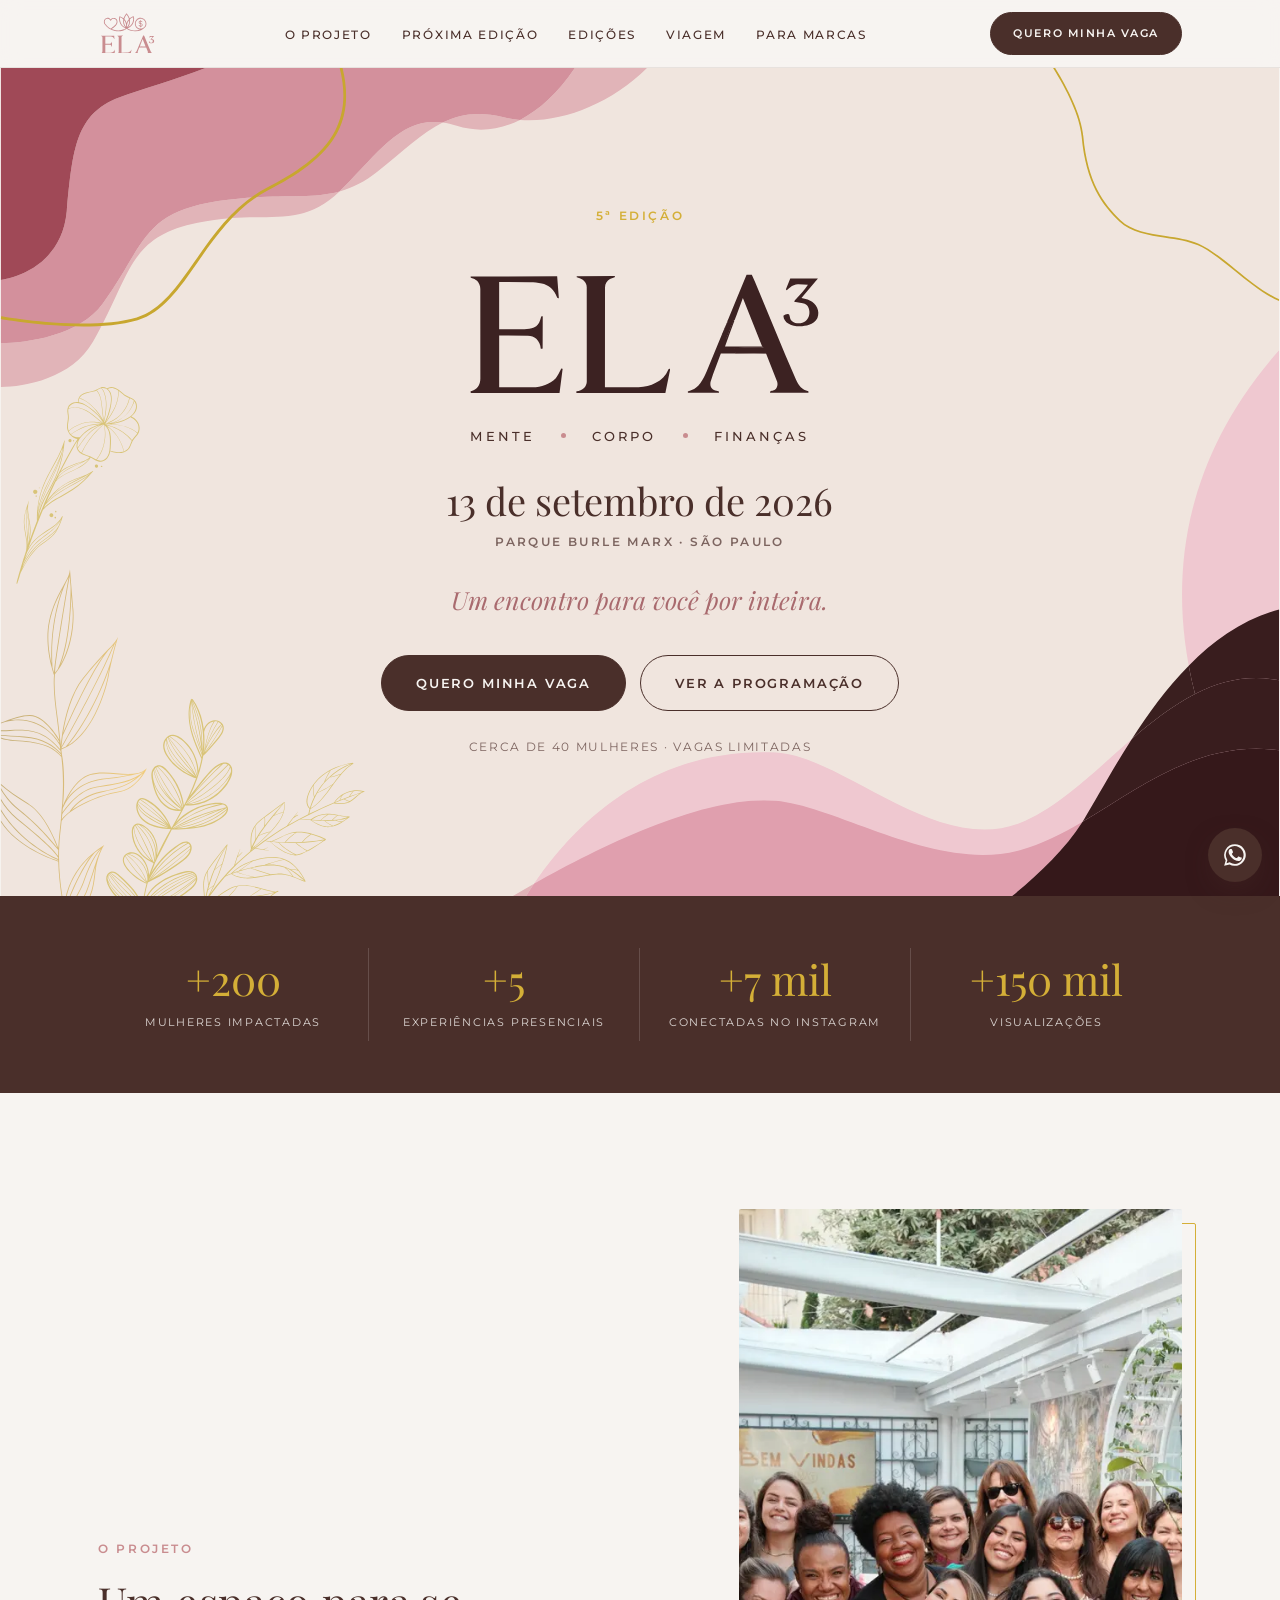
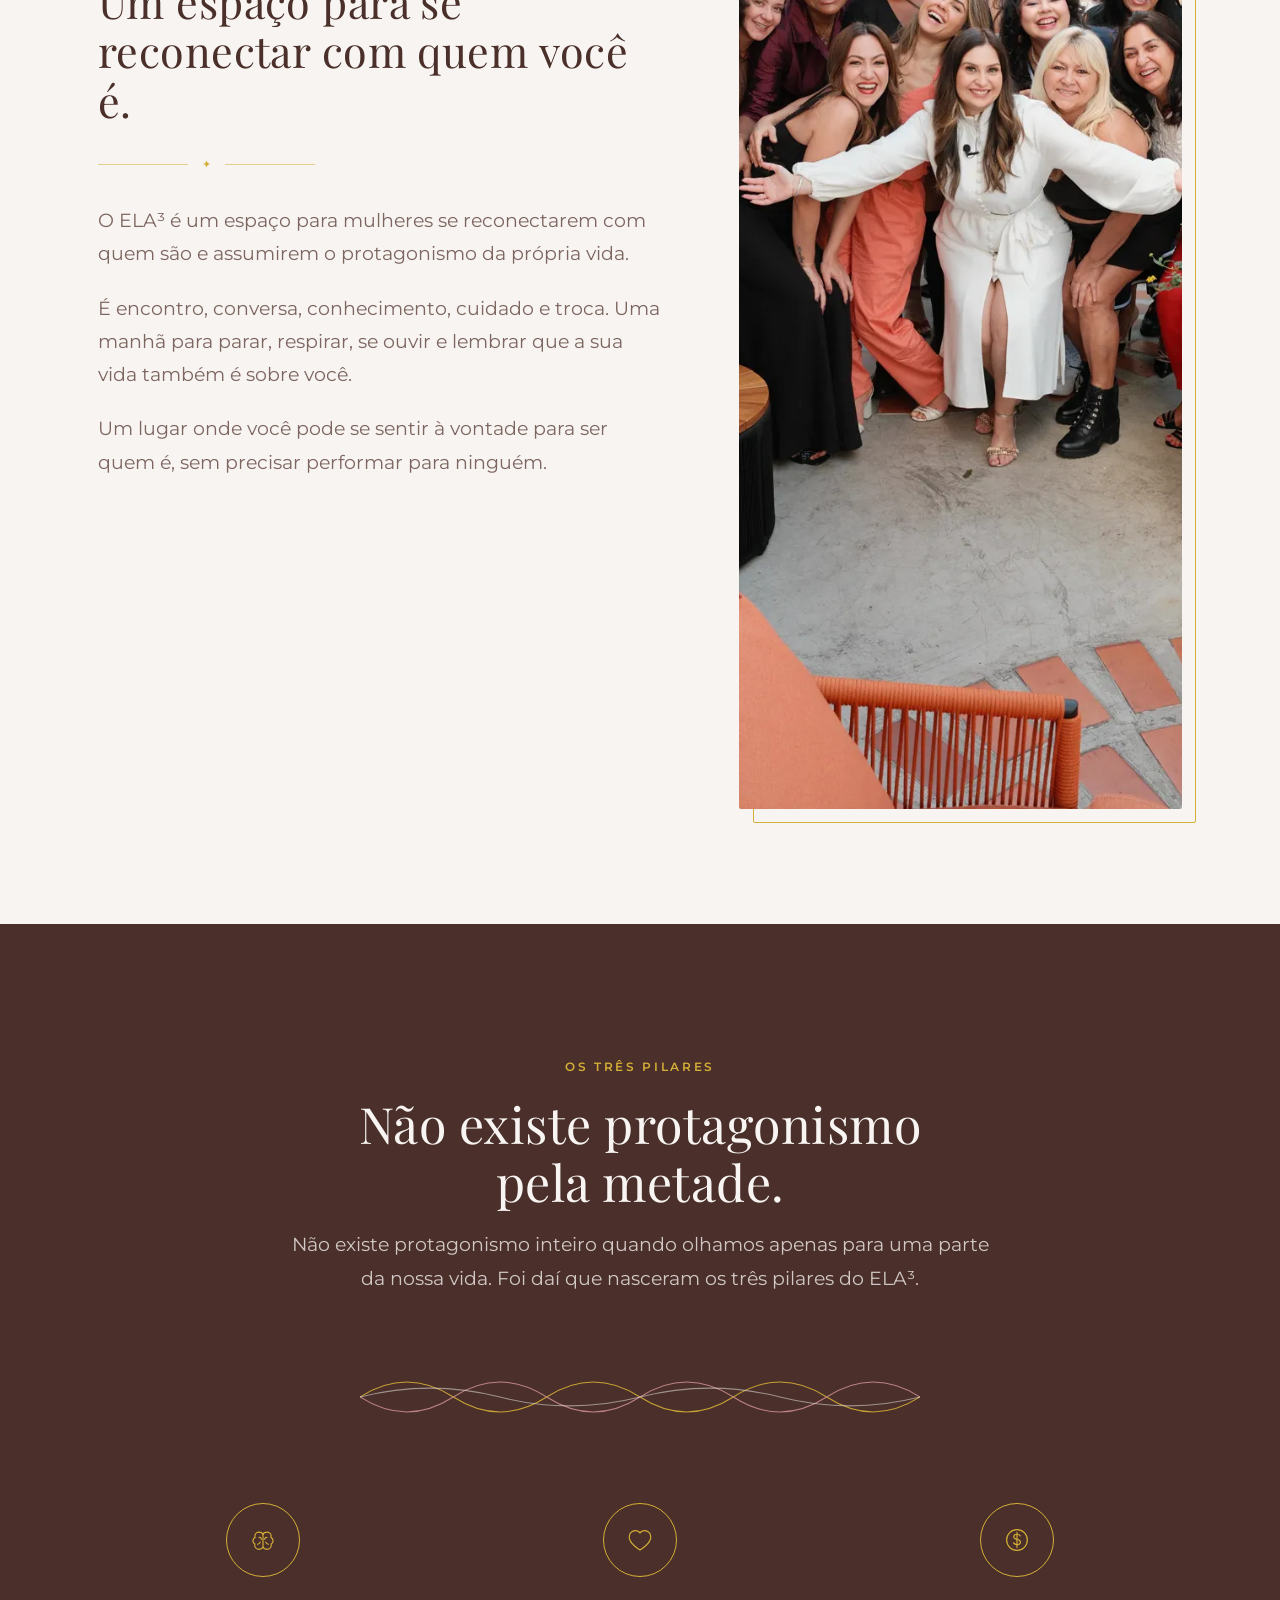
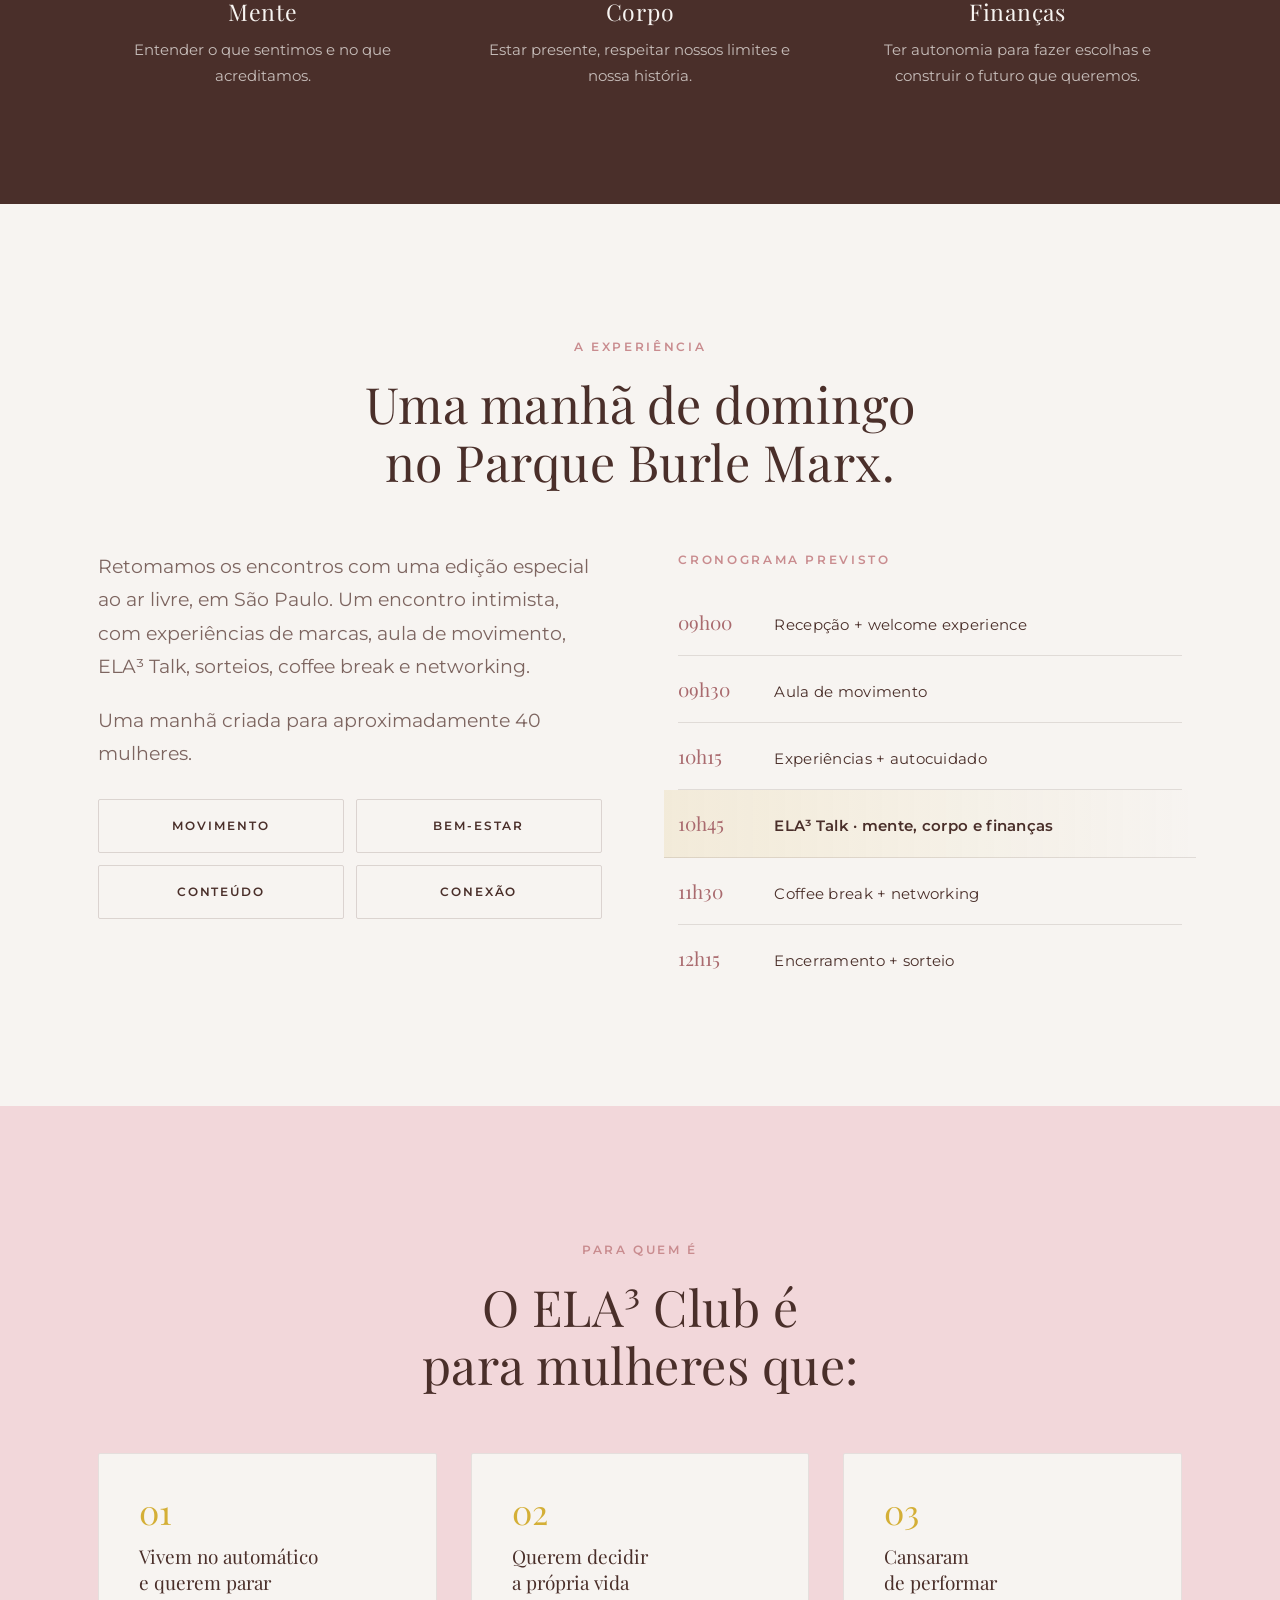
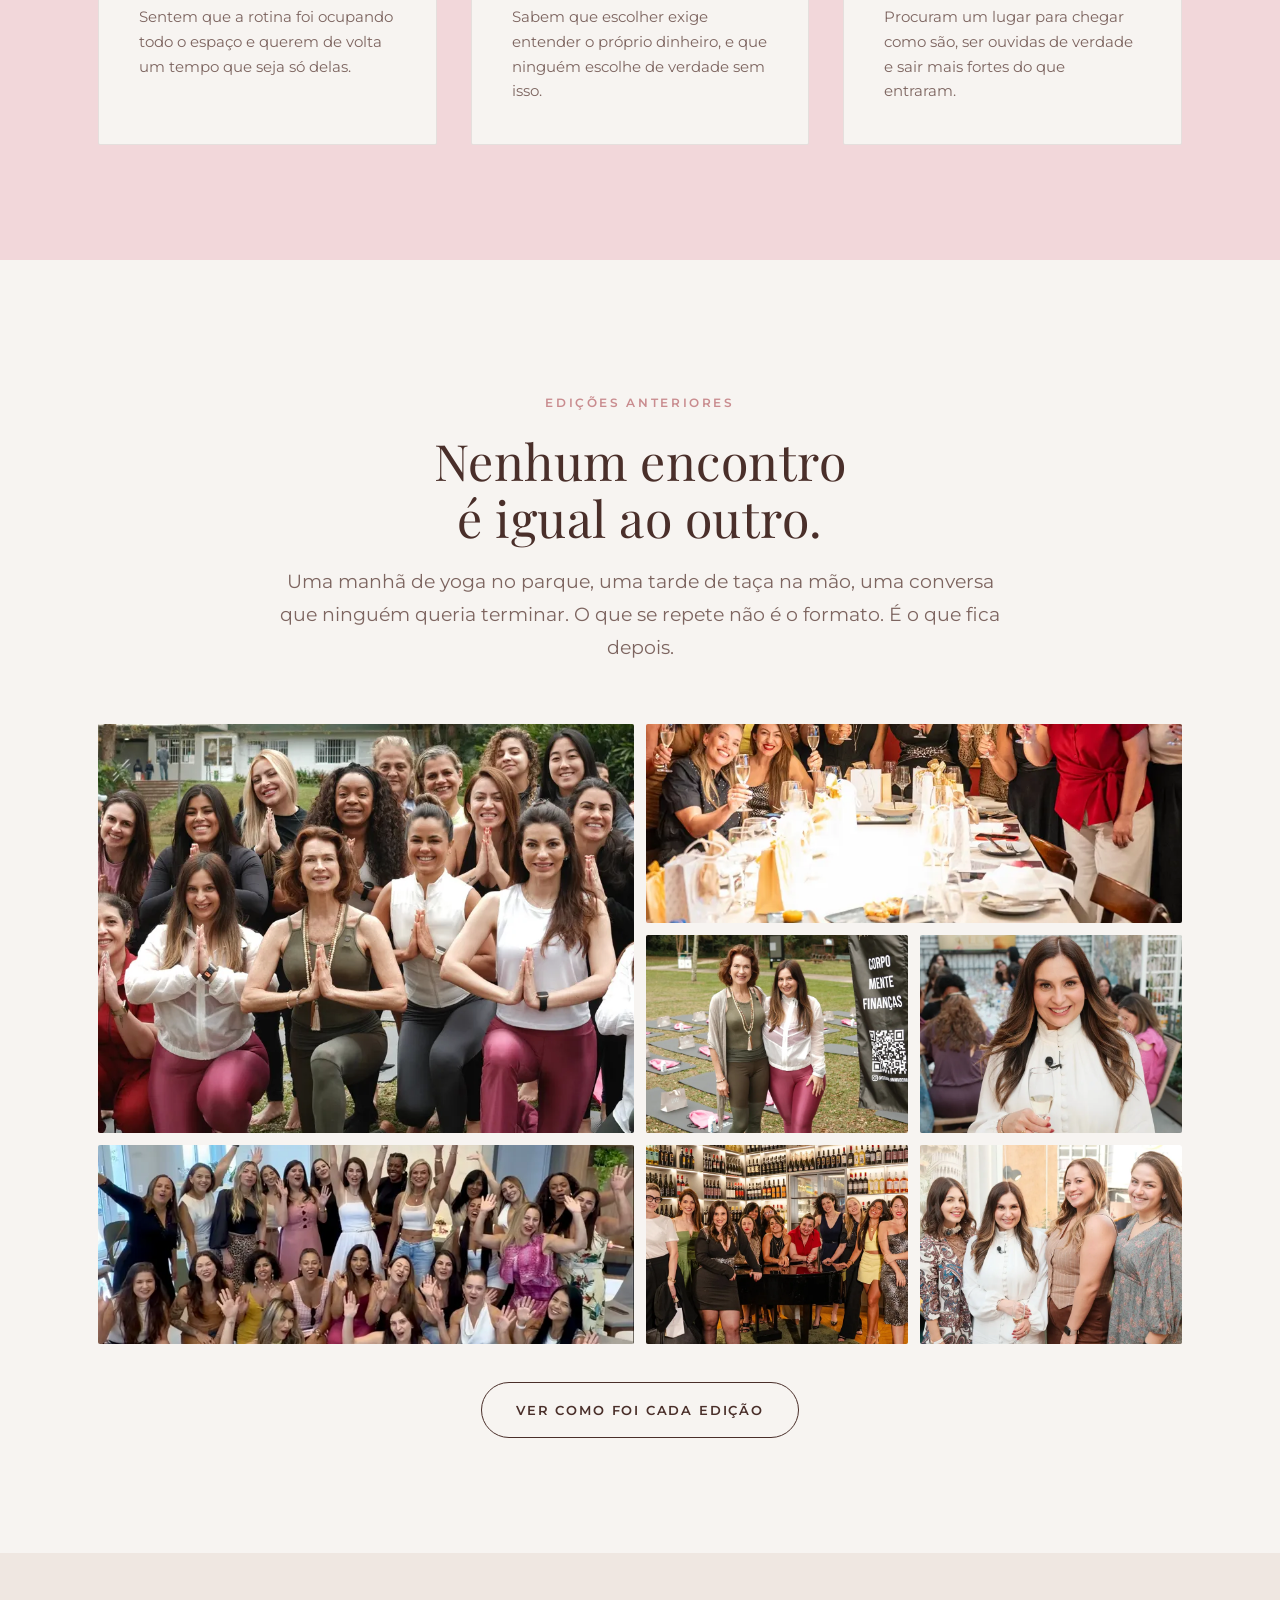
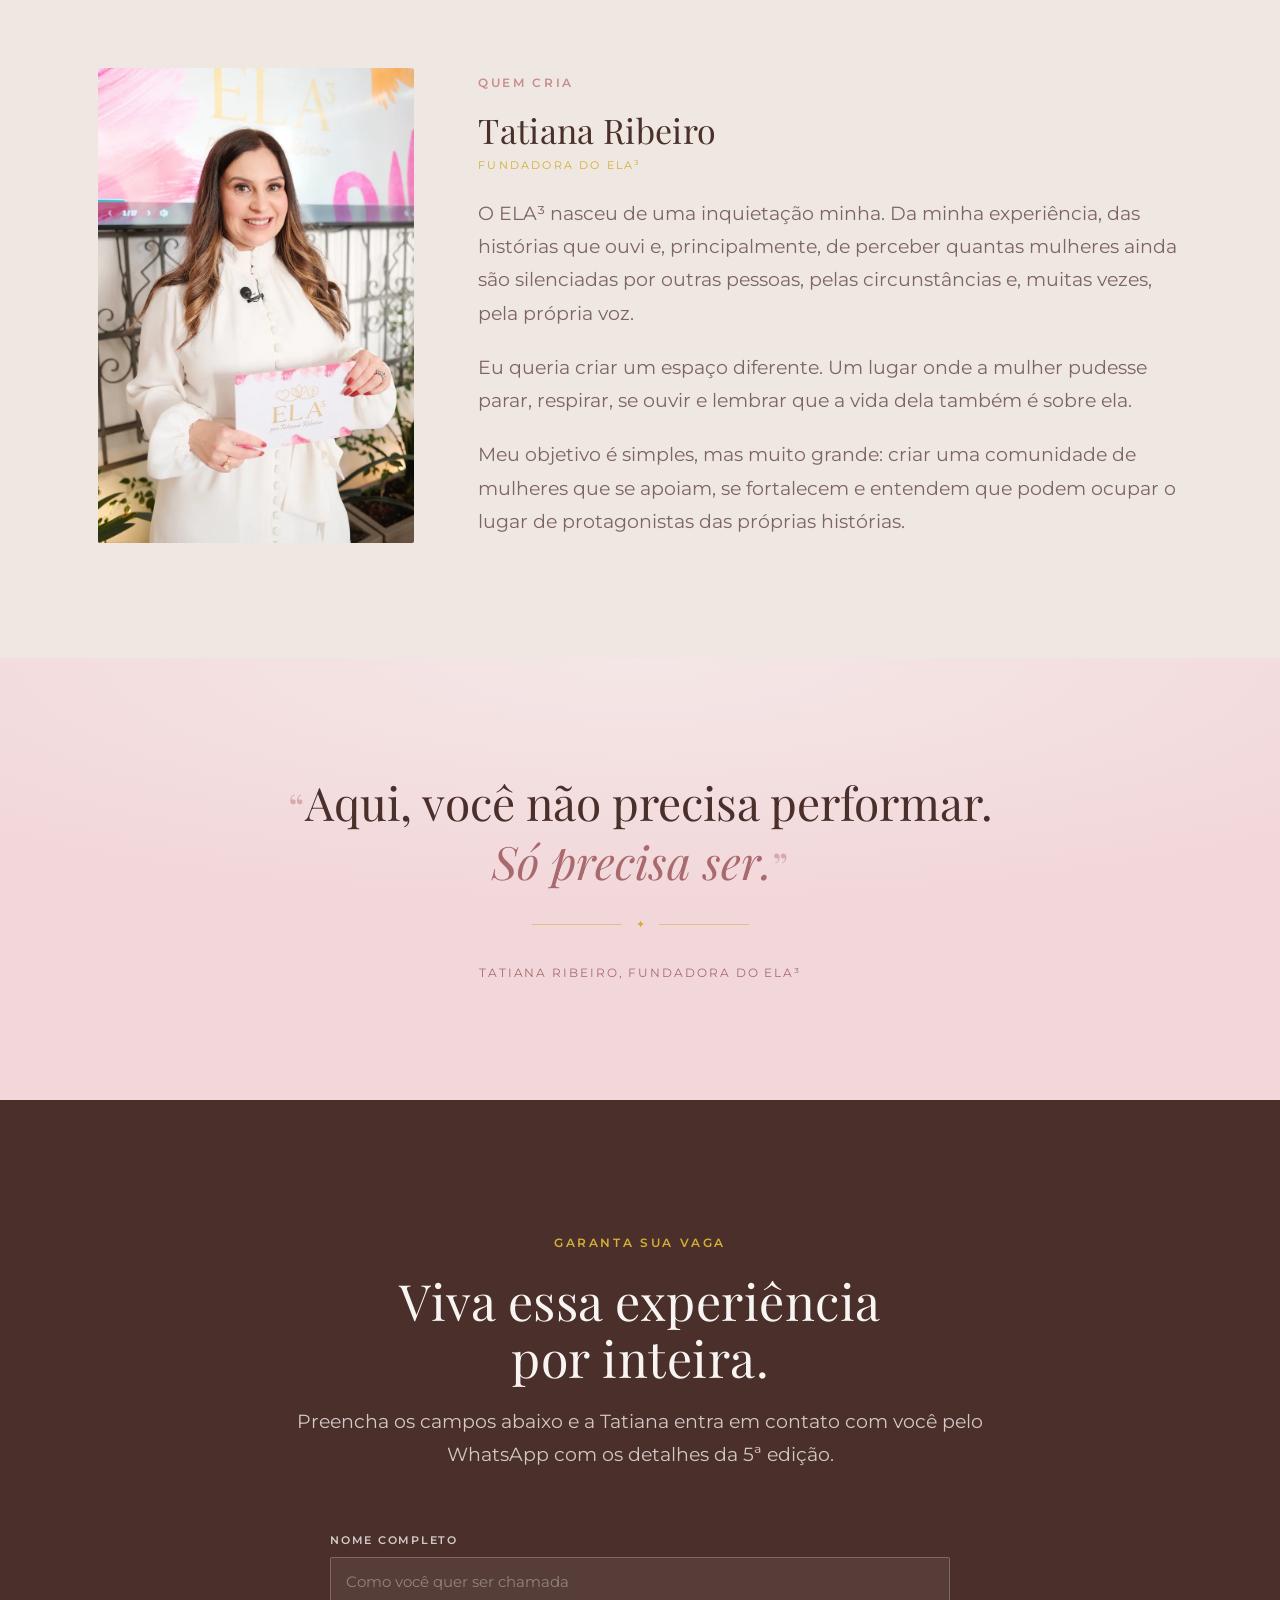
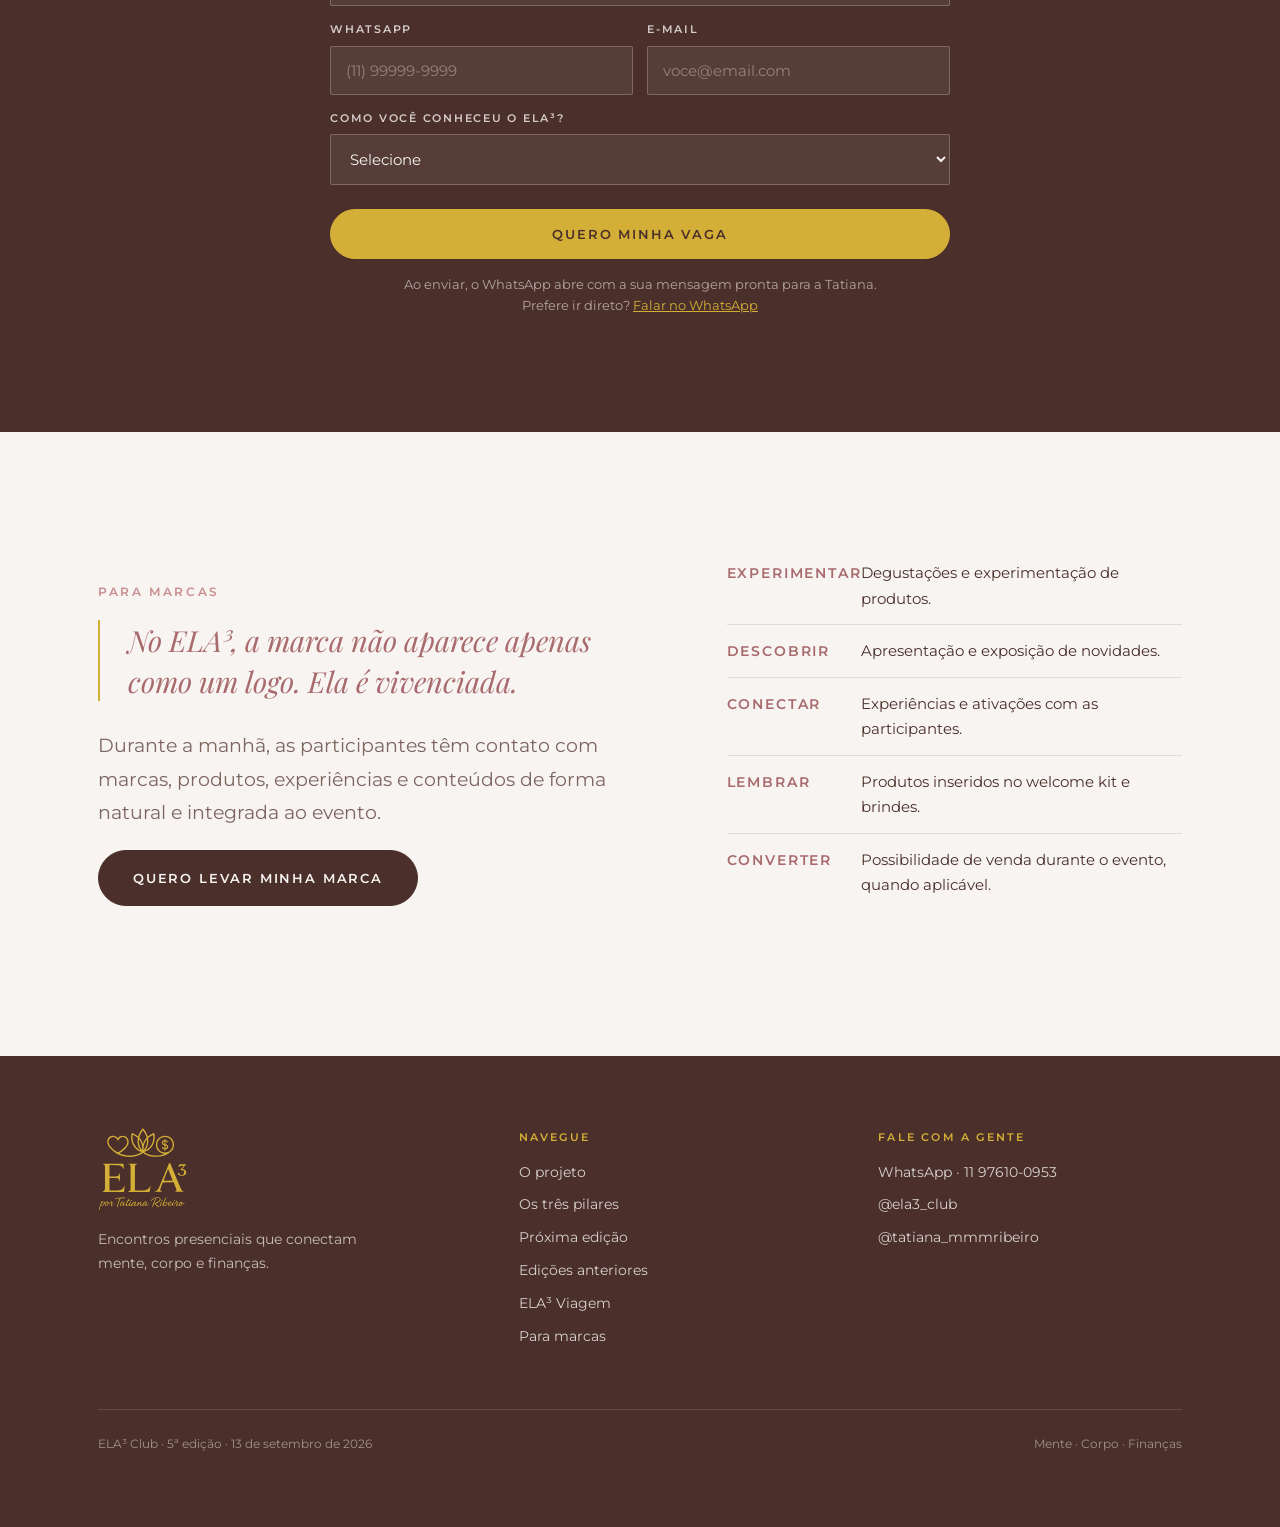
==== index.html @ 9f99eeab "Menu à prova de data e roteiro da virada pós-evento - "A manhã" vira "Próxima edição", rótulo que nã" ====
<!doctype html>
<html lang="pt-BR">
<head>
<meta charset="utf-8">
<meta name="viewport" content="width=device-width,initial-scale=1">
<title>ELA³ Club · 5ª edição · 13 de setembro de 2026 · São Paulo</title>
<meta name="description" content="Um espaço para mulheres se reconectarem com quem são e assumirem o protagonismo da própria vida. Uma manhã para cerca de 40 mulheres no Parque Burle Marx, em São Paulo, entre mente, corpo e finanças.">
<meta name="theme-color" content="#f7f4f1">
<link rel="canonical" href="https://ela3.com.br/">

<meta property="og:type" content="website">
<meta property="og:url" content="https://ela3.com.br/">
<meta property="og:locale" content="pt_BR">
<meta property="og:site_name" content="ELA³ Club">
<meta property="og:title" content="ELA³ Club · 5ª edição">
<meta property="og:description" content="13 de setembro de 2026, Parque Burle Marx, São Paulo. Aqui, você não precisa performar. Só precisa ser.">
<meta property="og:image" content="https://ela3.com.br/assets/img/parque-grupo.webp">
<meta name="twitter:card" content="summary_large_image">

<link rel="icon" href="assets/svg/logo-rosa.svg" type="image/svg+xml">
<link rel="preconnect" href="https://fonts.googleapis.com">
<link rel="preconnect" href="https://fonts.gstatic.com" crossorigin>
<link href="https://fonts.googleapis.com/css2?family=Montserrat:wght@300;400;500;600&family=Playfair+Display:ital,wght@0,400;0,500;1,400&display=swap" rel="stylesheet">
<link rel="stylesheet" href="assets/css/style.css">
<script>document.documentElement.className+=" js";</script>

<script type="application/ld+json">
{
  "@context":"https://schema.org",
  "@type":"Event",
  "name":"ELA³ Club · 5ª edição",
  "startDate":"2026-09-13T09:00-03:00",
  "endDate":"2026-09-13T12:30-03:00",
  "eventStatus":"https://schema.org/EventScheduled",
  "eventAttendanceMode":"https://schema.org/OfflineEventAttendanceMode",
  "location":{
    "@type":"Place",
    "name":"Parque Burle Marx",
    "address":{"@type":"PostalAddress","addressLocality":"São Paulo","addressRegion":"SP","addressCountry":"BR"}
  },
  "description":"Um espaço para mulheres se reconectarem com quem são e assumirem o protagonismo da própria vida. Manhã intimista para cerca de 40 mulheres, com aula de movimento, experiências de marcas, ELA³ Talk, coffee break e networking.",
  "organizer":{"@type":"Person","name":"Tatiana Ribeiro"}
}
</script>
</head>
<body>

<!-- ============ NAV ============ -->
<header class="nav">
  <div class="nav__in">
    <a class="nav__logo" href="#topo" aria-label="ELA³, por Tatiana Ribeiro">
      <img src="assets/svg/marca-rosa.svg" alt="ELA³ por Tatiana Ribeiro" width="112" height="71">
    </a>
    <nav aria-label="Seções do site">
      <ul class="nav__links">
        <li><a href="#sobre">O projeto</a></li>
        <li><a href="#experiencia">Próxima edição</a></li>
        <li><a href="edicoes.html">Edições</a></li>
        <li><a href="viagem.html">Viagem</a></li>
        <li><a href="parceiros.html">Para marcas</a></li>
      </ul>
    </nav>
    <a class="btn btn--solid" href="#inscricao">Quero minha vaga</a>
  </div>
</header>

<main id="topo">

<!-- ============ HERO ============ -->
<section class="hero">
  <div class="hero__deco" aria-hidden="true"></div>
  <div class="hero__in">
    <p class="eyebrow eyebrow--gold">5ª edição</p>
    <img class="hero__lockup" src="assets/svg/lockup-ela3.svg" alt="ELA³" width="430" height="155">
    <p class="hero__pilares">Mente <i></i> Corpo <i></i> Finanças</p>
    <p class="hero__quando">13 de setembro de 2026</p>
    <p class="hero__onde">Parque Burle Marx · São Paulo</p>
    <p class="hero__tag">Um encontro para você por inteira.</p>
    <div class="hero__ctas">
      <a class="btn btn--solid" href="#inscricao">Quero minha vaga</a>
      <a class="btn btn--ghost" href="#experiencia">Ver a programação</a>
    </div>
    <p class="hero__vagas">Cerca de 40 mulheres · vagas limitadas</p>
  </div>
</section>

<!-- ============ NÚMEROS ============ -->
<section class="numeros" aria-label="O ELA³ em números">
  <div class="wrap">
    <div class="numeros__grid">
      <div class="numeros__item"><span class="numeros__n">+200</span><span class="numeros__l">mulheres impactadas</span></div>
      <div class="numeros__item"><span class="numeros__n">+5</span><span class="numeros__l">experiências presenciais</span></div>
      <div class="numeros__item"><span class="numeros__n">+7 mil</span><span class="numeros__l">conectadas no Instagram</span></div>
      <div class="numeros__item"><span class="numeros__n">+150 mil</span><span class="numeros__l">visualizações</span></div>
    </div>
  </div>
</section>

<!-- ============ SOBRE ============ -->
<section class="sec" id="sobre">
  <div class="wrap">
    <div class="sobre__grid">
      <div class="reveal">
        <p class="eyebrow">O projeto</p>
        <h2>Um espaço para se reconectar com quem você é.</h2>
        <div class="rule" style="margin-left:0;justify-content:flex-start"><span>✦</span></div>
        <p class="lead">O ELA³ é um espaço para mulheres se reconectarem com quem são e assumirem o protagonismo da própria vida.</p>
        <p class="lead">É encontro, conversa, conhecimento, cuidado e troca. Uma manhã para parar, respirar, se ouvir e lembrar que a sua vida também é sobre você.</p>
        <p class="lead">Um lugar onde você pode se sentir à vontade para ser quem é, sem precisar performar para ninguém.</p>
      </div>
      <div class="sobre__foto reveal">
        <img src="assets/img/jardim-grupo.webp" srcset="assets/img/jardim-grupo-sm.webp 800w, assets/img/jardim-grupo.webp 1600w" style="--pos:33%" sizes="(max-width:860px) 100vw, 38vw" alt="Participantes de uma edição anterior do ELA³ reunidas ao final do encontro" width="1600" height="1200" loading="lazy">
      </div>
    </div>
  </div>
</section>

<!-- ============ PILARES ============ -->
<section class="sec sec--choc" id="pilares">
  <div class="wrap">
    <div class="sec__head reveal">
      <p class="eyebrow">Os três pilares</p>
      <h2>Não existe protagonismo<br>pela metade.</h2>
      <p class="lead">Não existe protagonismo inteiro quando olhamos apenas para uma parte da nossa vida. Foi daí que nasceram os três pilares do ELA³.</p>
    </div>

    <svg class="curvas" viewBox="0 0 600 90" fill="none" aria-hidden="true">
      <path d="M0 45 q50 -32 100 0 t100 0 t100 0 t100 0 t100 0 t100 0" stroke="#d4af37" stroke-width="1.1" stroke-linecap="round"/>
      <path d="M0 45 q50 32 100 0 t100 0 t100 0 t100 0 t100 0 t100 0" stroke="#c98c8f" stroke-width="1.1" stroke-linecap="round"/>
      <path d="M0 45 q75 -19 150 0 t150 0 t150 0 t150 0" stroke="#f7f4f1" stroke-width="1.1" stroke-linecap="round" opacity=".55"/>
    </svg>

    <div class="pilares">
      <div class="pilar reveal">
        <div class="pilar__ico" aria-hidden="true">
          <svg viewBox="0 0 40 40" fill="none" stroke="currentColor" stroke-width="1.3" stroke-linecap="round" stroke-linejoin="round">
            <path d="M20 12.4v16.2"/>
            <path d="M20 13.4c-1-1.4-2.5-2.2-4.2-2.2-2.7 0-4.8 2-4.8 4.4 0 .5.1 1 .2 1.5-1.5.8-2.4 2.2-2.4 3.8 0 1.6.9 3 2.2 3.7-.1.4-.2.9-.2 1.3 0 2.5 2.2 4.5 4.9 4.5 1.7 0 3.3-.8 4.3-2.1"/>
            <path d="M20 13.4c1-1.4 2.5-2.2 4.2-2.2 2.7 0 4.8 2 4.8 4.4 0 .5-.1 1-.2 1.5 1.5.8 2.4 2.2 2.4 3.8 0 1.6-.9 3-2.2 3.7.1.4.2.9.2 1.3 0 2.5-2.2 4.5-4.9 4.5-1.7 0-3.3-.8-4.3-2.1"/>
            <path d="M15.6 17c1.4 0 2.5 1 2.7 2.2M24.4 17c-1.4 0-2.5 1-2.7 2.2M13.9 24.7c1.5-.2 2.6-1.1 3-2.4M26.1 24.7c-1.5-.2-2.6-1.1-3-2.4"/>
          </svg>
        </div>
        <h3>Mente</h3>
        <p>Entender o que sentimos e no que acreditamos.</p>
      </div>
      <div class="pilar reveal">
        <div class="pilar__ico" aria-hidden="true">
          <svg viewBox="0 0 40 40" fill="none" stroke="currentColor" stroke-width="1.3" stroke-linecap="round" stroke-linejoin="round">
            <path d="M20 31S8 24.2 8 16.6C8 12.4 11.1 9.5 14.8 9.5c2.2 0 4.2 1.1 5.2 2.8 1-1.7 3-2.8 5.2-2.8 3.7 0 6.8 2.9 6.8 7.1C32 24.2 20 31 20 31z"/>
          </svg>
        </div>
        <h3>Corpo</h3>
        <p>Estar presente, respeitar nossos limites e nossa história.</p>
      </div>
      <div class="pilar reveal">
        <div class="pilar__ico" aria-hidden="true">
          <svg viewBox="0 0 40 40" fill="none" stroke="currentColor" stroke-width="1.3" stroke-linecap="round" stroke-linejoin="round">
            <circle cx="20" cy="20" r="11.5"/>
            <path d="M23.6 15.4c-.7-1.1-2-1.8-3.6-1.8-2.1 0-3.6 1.1-3.6 2.7 0 1.7 1.4 2.4 3.6 2.9 2.2.5 3.8 1.3 3.8 3.1 0 1.7-1.6 2.9-3.8 2.9-1.8 0-3.2-.8-3.8-2"/>
            <path d="M20 11.6v16.8"/>
          </svg>
        </div>
        <h3>Finanças</h3>
        <p>Ter autonomia para fazer escolhas e construir o futuro que queremos.</p>
      </div>
    </div>
  </div>
</section>

<!-- =========================================================
     PRÓXIMA EDIÇÃO

     Este bloco tem DOIS estados. Hoje está no estado "TEM DATA".
     Quando a 5ª edição passar e ainda não houver data da 6ª:
       1. comente o bloco TEM DATA inteiro
       2. descomente o bloco SEM DATA logo abaixo dele
       3. veja o LEIA-ME: existem outros 5 lugares com a data
     ========================================================= -->

<!-- ---------- ESTADO: TEM DATA ---------- -->
<section class="sec" id="experiencia">
  <div class="wrap">
    <div class="sec__head reveal">
      <p class="eyebrow">A experiência</p>
      <h2>Uma manhã de domingo<br>no Parque Burle Marx.</h2>
    </div>

    <div class="exp__grid">
      <div class="reveal">
        <p class="lead">Retomamos os encontros com uma edição especial ao ar livre, em São Paulo. Um encontro intimista, com experiências de marcas, aula de movimento, ELA³ Talk, sorteios, coffee break e networking.</p>
        <p class="lead">Uma manhã criada para aproximadamente 40 mulheres.</p>
        <div class="selos">
          <div class="selo">Movimento</div>
          <div class="selo">Bem-estar</div>
          <div class="selo">Conteúdo</div>
          <div class="selo">Conexão</div>
        </div>
      </div>

      <div class="reveal">
        <p class="eyebrow">Cronograma previsto</p>
        <ul class="crono">
          <li><time datetime="09:00">09h00</time><span>Recepção + welcome experience</span></li>
          <li><time datetime="09:30">09h30</time><span>Aula de movimento</span></li>
          <li><time datetime="10:15">10h15</time><span>Experiências + autocuidado</span></li>
          <li class="is-ela"><time datetime="10:45">10h45</time><span>ELA³ Talk · mente, corpo e finanças</span></li>
          <li><time datetime="11:30">11h30</time><span>Coffee break + networking</span></li>
          <li><time datetime="12:15">12h15</time><span>Encerramento + sorteio</span></li>
        </ul>
      </div>
    </div>
  </div>
</section>
<!-- ---------- FIM DO ESTADO: TEM DATA ---------- -->

<!-- ---------- ESTADO: SEM DATA (descomentar quando a 5ª edição passar) ----------
<section class="sec" id="experiencia">
  <div class="wrap">
    <div class="sec__head reveal">
      <p class="eyebrow">Próxima edição</p>
      <h2>A 6ª edição está<br>sendo desenhada.</h2>
      <p class="lead">Cada encontro do ELA³ nasce de um lugar, de um tema e de um grupo de mulheres. Estamos escolhendo os três com calma. Deixe seu nome e você será das primeiras a saber a data, antes de qualquer anúncio.</p>
      <p style="margin-top:32px"><a class="btn btn--solid" href="#inscricao">Entrar na lista</a></p>
    </div>
    <p class="reveal" style="text-align:center;margin-top:40px">
      <a class="btn btn--ghost" href="edicoes.html">Ver como foram as edições anteriores</a>
    </p>
  </div>
</section>
---------- FIM DO ESTADO: SEM DATA ---------- -->

<!-- ============ PARA QUEM É ============ -->
<section class="sec sec--blush">
  <div class="wrap">
    <div class="sec__head reveal">
      <p class="eyebrow">Para quem é</p>
      <h2>O ELA³ Club é<br>para mulheres que:</h2>
    </div>
    <div class="paraquem">
      <div class="card reveal">
        <span class="card__n">01</span>
        <h3>Vivem no automático<br>e querem parar</h3>
        <p>Sentem que a rotina foi ocupando todo o espaço e querem de volta um tempo que seja só delas.</p>
      </div>
      <div class="card reveal">
        <span class="card__n">02</span>
        <h3>Querem decidir<br>a própria vida</h3>
        <p>Sabem que escolher exige entender o próprio dinheiro, e que ninguém escolhe de verdade sem isso.</p>
      </div>
      <div class="card reveal">
        <span class="card__n">03</span>
        <h3>Cansaram<br>de performar</h3>
        <p>Procuram um lugar para chegar como são, ser ouvidas de verdade e sair mais fortes do que entraram.</p>
      </div>
    </div>
  </div>
</section>

<!-- ============ GALERIA ============ -->
<section class="sec" id="edicoes">
  <div class="wrap">
    <div class="sec__head reveal">
      <p class="eyebrow">Edições anteriores</p>
      <h2>Nenhum encontro<br>é igual ao outro.</h2>
      <p class="lead">Uma manhã de yoga no parque, uma tarde de taça na mão, uma conversa que ninguém queria terminar. O que se repete não é o formato. É o que fica depois.</p>
    </div>
    <div class="galeria reveal">
      <figure class="g-a"><img src="assets/img/parque-grupo.webp" srcset="assets/img/parque-grupo-sm.webp 800w, assets/img/parque-grupo.webp 1600w" data-pos style="--pos:62%" sizes="(max-width:820px) 100vw, 46vw" alt="Grupo de participantes reunidas na grama ao final da aula de movimento, em uma edição no parque" loading="lazy"></figure>
      <figure class="g-b"><img src="assets/img/mesa-longa.webp" srcset="assets/img/mesa-longa-sm.webp 800w, assets/img/mesa-longa.webp 1600w" data-pos style="--pos:58%" sizes="(max-width:820px) 100vw, 46vw" alt="Mesa longa posta para as participantes durante um encontro do ELA³" loading="lazy"></figure>
      <figure class="g-c"><img src="assets/img/parque-banner.webp" srcset="assets/img/parque-banner-sm.webp 800w, assets/img/parque-banner.webp 1600w" data-pos style="--pos:46%" sizes="(max-width:820px) 50vw, 23vw" alt="Duas participantes ao lado do totem do ELA³ em uma edição ao ar livre" loading="lazy"></figure>
      <figure class="g-c"><img src="assets/img/tatiana-taca.webp" srcset="assets/img/tatiana-taca-sm.webp 800w, assets/img/tatiana-taca.webp 1600w" data-pos style="--pos:32%" sizes="(max-width:820px) 50vw, 23vw" alt="Tatiana Ribeiro recebendo as convidadas em uma edição do ELA³" loading="lazy"></figure>
      <figure class="g-b"><img src="assets/img/salao-grupo.webp" srcset="assets/img/salao-grupo-sm.webp 800w, assets/img/salao-grupo.webp 1600w" data-pos style="--pos:50%" sizes="(max-width:820px) 100vw, 46vw" alt="Participantes celebrando juntas no encerramento de uma edição" loading="lazy"></figure>
      <figure class="g-c"><img src="assets/img/adega-grupo.webp" srcset="assets/img/adega-grupo-sm.webp 800w, assets/img/adega-grupo.webp 1600w" data-pos style="--pos:50%" sizes="(max-width:820px) 50vw, 23vw" alt="Encontro do ELA³ realizado em uma adega, com as participantes reunidas" loading="lazy"></figure>
      <figure class="g-c"><img src="assets/img/quatro-mulheres.webp" srcset="assets/img/quatro-mulheres-sm.webp 800w, assets/img/quatro-mulheres.webp 1600w" data-pos style="--pos:34%" sizes="(max-width:820px) 50vw, 23vw" alt="Participantes conversando durante o networking" loading="lazy"></figure>
    </div>
    <p style="text-align:center;margin-top:38px"><a class="btn btn--ghost" href="edicoes.html">Ver como foi cada edição</a></p>
  </div>
</section>

<!-- ============ TATIANA ============ -->
<section class="sec sec--creme">
  <div class="wrap">
    <div class="tati__grid">
      <div class="tati__foto reveal">
        <img src="assets/img/tatiana-fundadora.webp" srcset="assets/img/tatiana-fundadora-sm.webp 800w, assets/img/tatiana-fundadora.webp 1066w" sizes="(max-width:820px) 100vw, 34vw" alt="Tatiana Ribeiro, fundadora do ELA³" width="1066" height="1600" loading="lazy">
      </div>
      <div class="reveal">
        <p class="eyebrow">Quem cria</p>
        <h2 class="tati__nome">Tatiana Ribeiro</h2>
        <p class="tati__papel">Fundadora do ELA³</p>
        <p class="lead">O ELA³ nasceu de uma inquietação minha. Da minha experiência, das histórias que ouvi e, principalmente, de perceber quantas mulheres ainda são silenciadas por outras pessoas, pelas circunstâncias e, muitas vezes, pela própria voz.</p>
        <p class="lead">Eu queria criar um espaço diferente. Um lugar onde a mulher pudesse parar, respirar, se ouvir e lembrar que a vida dela também é sobre ela.</p>
        <p class="lead">Meu objetivo é simples, mas muito grande: criar uma comunidade de mulheres que se apoiam, se fortalecem e entendem que podem ocupar o lugar de protagonistas das próprias histórias.</p>
      </div>
    </div>
  </div>
</section>

<!-- ============ A FRASE ============ -->
<section class="sec sec--frase">
  <div class="wrap">
    <blockquote class="frase reveal">
      <p><span class="frase__asp">“</span>Aqui, você não precisa performar.<br><em>Só precisa ser.</em><span class="frase__asp">”</span></p>
      <div class="rule"><span>✦</span></div>
      <cite>Tatiana Ribeiro, fundadora do ELA³</cite>
    </blockquote>
  </div>
</section>

<!-- ============ INSCRIÇÃO ============ -->
<section class="sec sec--choc" id="inscricao">
  <div class="wrap-narrow">
    <div class="sec__head reveal">
      <p class="eyebrow">Garanta sua vaga</p>
      <h2>Viva essa experiência<br>por inteira.</h2>
      <p class="lead">Preencha os campos abaixo e a Tatiana entra em contato com você pelo WhatsApp com os detalhes da 5ª edição.</p>
    </div>

    <form class="form reveal" id="form-inscricao" novalidate>
      <div class="field">
        <label for="nome">Nome completo</label>
        <input type="text" id="nome" name="nome" placeholder="Como você quer ser chamada" required autocomplete="name">
      </div>
      <div class="form__row">
        <div class="field">
          <label for="whats">WhatsApp</label>
          <input type="tel" id="whats" name="whats" placeholder="(11) 99999-9999" required autocomplete="tel">
        </div>
        <div class="field">
          <label for="email">E-mail</label>
          <input type="email" id="email" name="email" placeholder="voce@email.com" autocomplete="email">
        </div>
      </div>
      <div class="field">
        <label for="origem">Como você conheceu o ELA³?</label>
        <select id="origem" name="origem">
          <option value="">Selecione</option>
          <option>Instagram</option>
          <option>Indicação de uma amiga</option>
          <option>Já participei de uma edição</option>
          <option>Por uma marca parceira</option>
          <option>Outro</option>
        </select>
      </div>
      <button class="btn btn--gold" type="submit">Quero minha vaga</button>
      <p class="form__nota">
        Ao enviar, o WhatsApp abre com a sua mensagem pronta para a Tatiana.<br>
        Prefere ir direto? <a href="https://wa.me/5511976100953?text=Oi%2C%20Tatiana!%20Quero%20saber%20mais%20sobre%20a%205%C2%AA%20edi%C3%A7%C3%A3o%20do%20ELA%C2%B3." target="_blank" rel="noopener">Falar no WhatsApp</a>
      </p>
    </form>
  </div>
</section>

<!-- ============ MARCAS ============ -->
<section class="sec" id="marcas">
  <div class="wrap">
    <div class="marcas__grid">
      <div class="reveal">
        <p class="eyebrow">Para marcas</p>
        <blockquote class="citacao">No ELA³, a marca não aparece apenas como um logo. Ela é vivenciada.</blockquote>
        <p class="lead">Durante a manhã, as participantes têm contato com marcas, produtos, experiências e conteúdos de forma natural e integrada ao evento.</p>
        <a class="btn btn--solid" href="parceiros.html">Quero levar minha marca</a>
      </div>
      <div class="reveal">
        <ul class="verbos">
          <li><b>Experimentar</b><span>Degustações e experimentação de produtos.</span></li>
          <li><b>Descobrir</b><span>Apresentação e exposição de novidades.</span></li>
          <li><b>Conectar</b><span>Experiências e ativações com as participantes.</span></li>
          <li><b>Lembrar</b><span>Produtos inseridos no welcome kit e brindes.</span></li>
          <li><b>Converter</b><span>Possibilidade de venda durante o evento, quando aplicável.</span></li>
        </ul>
      </div>
    </div>
  </div>
</section>

</main>

<!-- ============ RODAPÉ ============ -->
<footer class="foot">
  <div class="wrap">
    <div class="foot__grid">
      <div>
        <img src="assets/svg/logo-dourado.svg" alt="ELA³ por Tatiana Ribeiro" width="100" height="82">
        <p style="max-width:34ch">Encontros presenciais que conectam mente, corpo e finanças.</p>
      </div>
      <div>
        <h4>Navegue</h4>
        <ul>
          <li><a href="#sobre">O projeto</a></li>
          <li><a href="#pilares">Os três pilares</a></li>
          <li><a href="#experiencia">Próxima edição</a></li>
          <li><a href="edicoes.html">Edições anteriores</a></li>
          <li><a href="viagem.html">ELA³ Viagem</a></li>
          <li><a href="parceiros.html">Para marcas</a></li>
        </ul>
      </div>
      <div>
        <h4>Fale com a gente</h4>
        <ul>
          <li><a href="https://wa.me/5511976100953" target="_blank" rel="noopener">WhatsApp · 11 97610-0953</a></li>
          <li><a href="https://instagram.com/ela3_club" target="_blank" rel="noopener">@ela3_club</a></li>
          <li><a href="https://instagram.com/tatiana_mmmribeiro" target="_blank" rel="noopener">@tatiana_mmmribeiro</a></li>
        </ul>
      </div>
    </div>
    <div class="foot__fim">
      <span>ELA³ Club · 5ª edição · 13 de setembro de 2026</span>
      <span>Mente · Corpo · Finanças</span>
    </div>
  </div>
</footer>

<a class="zap" href="https://wa.me/5511976100953?text=Oi%2C%20Tatiana!%20Vim%20pelo%20site%20do%20ELA%C2%B3." target="_blank" rel="noopener" aria-label="Falar no WhatsApp">
  <svg viewBox="0 0 24 24" fill="currentColor" aria-hidden="true"><path d="M17.5 14.4c-.3-.2-1.8-.9-2-1-.3-.1-.5-.2-.7.1-.2.3-.8 1-.9 1.2-.2.2-.3.2-.6.1-.3-.2-1.3-.5-2.4-1.5-.9-.8-1.5-1.8-1.7-2.1-.2-.3 0-.5.1-.6l.5-.5c.1-.2.2-.3.3-.5 0-.2 0-.4 0-.5 0-.2-.7-1.6-.9-2.2-.2-.6-.5-.5-.7-.5h-.6c-.2 0-.5.1-.8.4-.3.3-1 1-1 2.5s1.1 2.9 1.2 3.1c.2.2 2.1 3.2 5.1 4.4.7.3 1.3.5 1.7.6.7.2 1.4.2 1.9.1.6-.1 1.8-.7 2-1.5.3-.7.3-1.4.2-1.5-.1-.2-.3-.2-.6-.4M12 2a10 10 0 0 0-8.6 15.1L2 22l5-1.3A10 10 0 1 0 12 2m0 18.2c-1.6 0-3.2-.4-4.5-1.2l-.3-.2-3 .8.8-2.9-.2-.3A8.2 8.2 0 1 1 12 20.2"/></svg>
</a>

<script>
// revela as seções conforme entram na tela
(function(){
  var els=document.querySelectorAll('.reveal');
  var todos=function(){els.forEach(function(e){e.classList.add('is-in')})};
  if(!('IntersectionObserver' in window)){todos();return}
  var io=new IntersectionObserver(function(entries){
    entries.forEach(function(en){ if(en.isIntersecting){en.target.classList.add('is-in');io.unobserve(en.target)} })
  },{rootMargin:'0px 0px -8% 0px',threshold:.08});
  els.forEach(function(e){io.observe(e)});
  // rede de segurança: nada pode ficar invisível
  setTimeout(todos,2500);
})();

// formulário: monta a mensagem e abre o WhatsApp da Tatiana
(function(){
  var f=document.getElementById('form-inscricao');
  if(!f) return;
  f.addEventListener('submit',function(ev){
    ev.preventDefault();
    var nome=f.nome.value.trim(), whats=f.whats.value.trim(), email=f.email.value.trim(), origem=f.origem.value;
    if(!nome||!whats){ (nome?f.whats:f.nome).focus(); return }
    var msg='Oi, Tatiana! Quero garantir minha vaga na 5a edicao do ELA3 (13 de setembro, Parque Burle Marx).'
      +'\n\nNome: '+nome
      +'\nWhatsApp: '+whats
      +(email?'\nE-mail: '+email:'')
      +(origem?'\nConheci por: '+origem:'');
    window.open('https://wa.me/5511976100953?text='+encodeURIComponent(msg),'_blank','noopener');
  });
})();
</script>
</body>
</html>
---- assets/css/style.css ----
/* ============================================================
   ELA³ Experience · folha de estilo
   Cores e tipografia conforme o Manual de Identidade Visual
   ============================================================ */

:root{
  --off-white:#f7f4f1;
  --blush:#f2d7da;
  --rosa:#c98c8f;
  --chocolate:#4a2f2a;
  --dourado:#d4af37;

  --rosa-escuro:#a96a6e;
  --creme-escuro:#efe7e1;
  --texto:#4a2f2a;
  --texto-suave:#7d6560;

  --serif:"Playfair Display",Georgia,serif;
  --sans:"Montserrat","Helvetica Neue",Arial,sans-serif;

  --max:1180px;
  --gut:clamp(20px,5vw,48px);
}

*,*::before,*::after{box-sizing:border-box}
html{scroll-behavior:smooth;-webkit-text-size-adjust:100%}
body{
  margin:0;
  background:var(--off-white);
  color:var(--texto);
  font-family:var(--sans);
  font-weight:400;
  font-size:16px;
  line-height:1.7;
  -webkit-font-smoothing:antialiased;
}
img,svg{max-width:100%;display:block}
a{color:inherit}

.wrap{max-width:var(--max);margin:0 auto;padding-inline:var(--gut)}
.wrap-narrow{max-width:820px;margin:0 auto;padding-inline:var(--gut)}

/* ---------- tipografia ---------- */
h1,h2,h3{font-family:var(--serif);font-weight:400;line-height:1.15;margin:0}
h2{font-size:clamp(30px,4.4vw,50px);letter-spacing:.01em}
h3{font-size:clamp(20px,2.4vw,26px)}
p{margin:0 0 1.1em}
p:last-child{margin-bottom:0}

.eyebrow{
  font-family:var(--sans);
  font-size:12px;font-weight:600;
  letter-spacing:.22em;text-transform:uppercase;
  color:var(--rosa);
  margin:0 0 18px;
}
.eyebrow--gold{color:var(--dourado)}
.lead{font-size:clamp(17px,1.9vw,19px);color:var(--texto-suave);line-height:1.75}

/* ---------- ornamento: filete com losango ---------- */
.rule{display:flex;align-items:center;justify-content:center;gap:14px;margin:34px 0}
.rule::before,.rule::after{content:"";height:1px;width:min(90px,18vw);background:var(--dourado);opacity:.55}
.rule span{color:var(--dourado);font-size:11px;line-height:1}

/* ---------- botoes ---------- */
.btn{
  display:inline-block;
  font-family:var(--sans);
  font-size:13px;font-weight:600;
  letter-spacing:.14em;text-transform:uppercase;
  padding:16px 34px;
  border:1px solid var(--chocolate);
  border-radius:999px;
  text-decoration:none;
  transition:background .25s ease,color .25s ease,border-color .25s ease,transform .25s ease;
  cursor:pointer;
}
.btn--solid{background:var(--chocolate);color:var(--off-white)}
.btn--solid:hover{background:var(--rosa-escuro);border-color:var(--rosa-escuro)}
.btn--ghost{background:transparent;color:var(--chocolate)}
.btn--ghost:hover{background:var(--chocolate);color:var(--off-white)}
.btn--gold{background:var(--dourado);border-color:var(--dourado);color:var(--chocolate)}
.btn--gold:hover{filter:brightness(1.07)}
.btn--light{background:var(--off-white);border-color:var(--off-white);color:var(--chocolate)}
.btn--light:hover{background:var(--blush);border-color:var(--blush)}
.btn:active{transform:translateY(1px)}

/* ---------- nav ---------- */
.nav{
  position:sticky;top:0;z-index:60;
  background:rgba(247,244,241,.92);
  backdrop-filter:saturate(140%) blur(10px);
  border-bottom:1px solid rgba(74,47,42,.09);
}
.nav__in{
  max-width:var(--max);margin:0 auto;padding:12px var(--gut);
  display:flex;align-items:center;justify-content:space-between;gap:24px;
}
.nav__logo{display:flex;align-items:center;text-decoration:none}
.nav__logo img{height:40px;width:auto}
.nav__links{display:flex;align-items:center;gap:30px;list-style:none;margin:0;padding:0}
.nav__links a{
  text-decoration:none;font-size:12px;font-weight:500;
  letter-spacing:.14em;text-transform:uppercase;color:var(--texto);
  padding-bottom:3px;border-bottom:1px solid transparent;transition:border-color .2s,color .2s;
}
.nav__links a:hover{color:var(--rosa-escuro);border-bottom-color:var(--rosa)}
.nav .btn{padding:11px 22px;font-size:11px}
@media (max-width:900px){
  .nav__links{display:none}
  .nav__logo img{height:36px}
}

/* ---------- hero ---------- */
.hero{
  position:relative;
  min-height:min(92vh,860px);
  display:flex;align-items:center;justify-content:center;
  text-align:center;
  padding:clamp(56px,9vw,110px) 0;
  overflow:hidden;
}
.hero__deco{
  position:absolute;inset:0;
  background:url("../svg/deco-hero.svg") center/cover no-repeat;
  pointer-events:none;
}
.hero__in{position:relative;z-index:2;max-width:760px;padding-inline:var(--gut)}
.hero__lockup{width:min(430px,74vw);margin:0 auto 26px}
.hero__pilares{
  display:flex;align-items:center;justify-content:center;
  gap:clamp(12px,3vw,26px);
  font-size:clamp(11px,1.5vw,13px);font-weight:500;
  letter-spacing:.24em;text-transform:uppercase;color:var(--texto);
  margin-bottom:30px;
}
.hero__pilares i{width:5px;height:5px;border-radius:50%;background:var(--rosa);display:inline-block}
.hero__quando{font-family:var(--serif);font-size:clamp(26px,3.6vw,38px);line-height:1.25;margin:0 0 8px}
.hero__onde{
  font-size:12px;font-weight:600;letter-spacing:.2em;text-transform:uppercase;
  color:var(--texto-suave);margin:0 0 26px;
}
.hero__tag{font-family:var(--serif);font-style:italic;font-size:clamp(19px,2.4vw,25px);color:var(--rosa-escuro);margin:0 0 34px}
.hero__ctas{display:flex;flex-wrap:wrap;gap:14px;justify-content:center}
.hero__vagas{margin-top:26px;font-size:12px;letter-spacing:.14em;text-transform:uppercase;color:var(--texto-suave)}
@media (max-width:760px){
  .hero__deco{background-image:url("../svg/deco-vertical.svg")}
  /* vela creme: garante leitura do texto sobre as manchas da marca */
  .hero::after{
    content:"";position:absolute;left:0;right:0;bottom:0;height:46%;z-index:1;
    background:linear-gradient(to top,var(--off-white) 42%,rgba(247,244,241,.88) 62%,rgba(247,244,241,0));
    pointer-events:none;
  }
  .hero::before{
    content:"";position:absolute;left:0;right:0;top:0;height:26%;z-index:1;
    background:linear-gradient(to bottom,rgba(247,244,241,.92),rgba(247,244,241,0));
    pointer-events:none;
  }
}

/* ---------- faixa de numeros ---------- */
.numeros{background:var(--chocolate);color:var(--off-white)}
.numeros__grid{
  display:grid;grid-template-columns:repeat(4,1fr);
  padding-block:clamp(34px,5vw,52px);
}
.numeros__item{text-align:center;padding:10px 14px;border-right:1px solid rgba(247,244,241,.16)}
.numeros__item:last-child{border-right:0}
.numeros__n{font-family:var(--serif);font-size:clamp(28px,4vw,42px);color:var(--dourado);line-height:1}
.numeros__l{display:block;margin-top:10px;font-size:11px;letter-spacing:.16em;text-transform:uppercase;opacity:.85;line-height:1.6}
@media (max-width:700px){
  .numeros__grid{grid-template-columns:repeat(2,1fr);gap:6px}
  .numeros__item:nth-child(2n){border-right:0}
  .numeros__item:nth-child(-n+2){border-bottom:1px solid rgba(247,244,241,.16);padding-bottom:24px}
  .numeros__item:nth-child(n+3){padding-top:24px}
}

/* ---------- secoes ---------- */
.sec{padding-block:clamp(64px,9vw,118px);position:relative}
.sec--blush{background:var(--blush)}
.sec--creme{background:var(--creme-escuro)}
.sec--choc{background:var(--chocolate);color:var(--off-white)}
.sec--choc h2,.sec--choc h3{color:var(--off-white)}
.sec--choc .lead{color:rgba(247,244,241,.78)}
.sec--choc .eyebrow{color:var(--dourado)}
.sec__head{text-align:center;max-width:720px;margin:0 auto clamp(38px,5vw,60px)}
.sec__head p{margin-top:18px}

/* ---------- sobre ---------- */
.sobre__grid{display:grid;grid-template-columns:1.12fr .88fr;gap:clamp(34px,6vw,80px);align-items:center}
.sobre__grid h2{font-size:clamp(28px,3.7vw,43px)}
.sobre__foto{position:relative}
.sobre__foto img{width:100%;aspect-ratio:4/5;object-fit:cover;object-position:center var(--pos,50%);border-radius:2px}
.sobre__foto--inteira{max-width:330px;margin-inline:auto;width:100%}
.sobre__foto--inteira img{aspect-ratio:auto;height:auto;object-fit:contain;display:block}
.sobre__foto::after{
  content:"";position:absolute;inset:14px -14px -14px 14px;
  border:1px solid var(--dourado);border-radius:2px;z-index:-1;
}
@media (max-width:860px){.sobre__grid{grid-template-columns:1fr}}

/* ---------- pilares ---------- */
.curvas{width:min(560px,88%);margin:0 auto clamp(40px,6vw,64px);opacity:.9}
.pilares{display:grid;grid-template-columns:repeat(3,1fr);gap:clamp(24px,4vw,48px)}
.pilar{text-align:center}
.pilar__ico{
  width:74px;height:74px;margin:0 auto 22px;
  border:1px solid var(--dourado);border-radius:50%;
  display:flex;align-items:center;justify-content:center;
  color:var(--rosa);
}
.pilar__ico svg{width:36px;height:36px}
.pilar h3{margin-bottom:12px;font-size:clamp(19px,2.2vw,23px);letter-spacing:.03em}
.pilar p{color:var(--texto-suave);font-size:15px}
.sec--choc .pilar p{color:rgba(247,244,241,.72)}
.sec--choc .pilar__ico{color:var(--dourado)}
@media (max-width:760px){.pilares{grid-template-columns:1fr;gap:38px}}

/* ---------- experiencia + cronograma ---------- */
.exp__grid{display:grid;grid-template-columns:1fr 1fr;gap:clamp(36px,6vw,86px);align-items:start}
@media (max-width:860px){.exp__grid{grid-template-columns:1fr}}
.selos{display:grid;grid-template-columns:repeat(2,1fr);gap:12px;margin-top:28px}
.selo{
  border:1px solid rgba(74,47,42,.16);border-radius:2px;
  padding:16px 18px;font-size:12px;font-weight:600;
  letter-spacing:.16em;text-transform:uppercase;text-align:center;
}
.crono{list-style:none;margin:0;padding:0}
.crono li{
  display:grid;grid-template-columns:76px 1fr;gap:20px;
  padding:17px 0;border-bottom:1px solid rgba(74,47,42,.13);
  align-items:baseline;
}
.crono li:last-child{border-bottom:0}
.crono time{font-family:var(--serif);font-size:19px;color:var(--rosa-escuro)}
.crono span{font-size:14.5px;letter-spacing:.02em}
.crono li.is-ela{background:linear-gradient(90deg,rgba(212,175,55,.13),transparent);margin-inline:-14px;padding-inline:14px}
.crono li.is-ela span{font-weight:600}

/* ---------- para quem ---------- */
.paraquem{display:grid;grid-template-columns:repeat(3,1fr);gap:clamp(20px,3vw,34px)}
.card{
  background:var(--off-white);
  border:1px solid rgba(74,47,42,.1);
  border-radius:2px;
  padding:clamp(28px,3.4vw,40px);
}
.card__n{font-family:var(--serif);font-size:34px;color:var(--dourado);line-height:1;display:block;margin-bottom:16px}
.card h3{font-size:19px;margin-bottom:10px;line-height:1.35}
.card p{font-size:14.5px;color:var(--texto-suave);margin:0}
@media (max-width:820px){.paraquem{grid-template-columns:1fr}}

/* ---------- galeria ---------- */
.galeria{
  display:grid;
  grid-template-columns:repeat(4,1fr);
  grid-auto-rows:clamp(150px,15.5vw,205px);
  gap:12px;
}
.galeria figure{margin:0;overflow:hidden;border-radius:2px;background:var(--creme-escuro)}
.galeria img{width:100%;height:100%;object-fit:cover;transition:transform .7s cubic-bezier(.2,.7,.2,1)}
.galeria figure:hover img{transform:scale(1.045)}
.g-a{grid-column:span 2;grid-row:span 2}
.g-b{grid-column:span 2}
.g-c{grid-column:span 1}
.galeria img[data-pos]{object-position:center var(--pos)}
@media (max-width:820px){
  .galeria{grid-template-columns:repeat(2,1fr);grid-auto-rows:clamp(120px,30vw,180px)}
}

/* ---------- tatiana ---------- */
.tati__grid{display:grid;grid-template-columns:.62fr 1.38fr;gap:clamp(28px,5vw,64px);align-items:center}
.tati__foto{max-width:320px;margin-inline:auto;width:100%}
.tati__foto img{display:block;width:100%;height:auto;border-radius:2px}
.tati__nome{font-family:var(--serif);font-size:clamp(26px,3.2vw,34px);margin:0 0 6px}
.tati__papel{font-size:11px;letter-spacing:.2em;text-transform:uppercase;color:var(--dourado);margin:0 0 22px}
@media (max-width:820px){.tati__grid{grid-template-columns:1fr}}

/* ---------- inscricao ---------- */
.form{max-width:620px;margin:0 auto}
.form__row{display:grid;grid-template-columns:1fr 1fr;gap:14px}
@media (max-width:600px){.form__row{grid-template-columns:1fr}}
.field{margin-bottom:14px}
.field label{
  display:block;font-size:11px;font-weight:600;
  letter-spacing:.16em;text-transform:uppercase;
  margin-bottom:7px;color:rgba(247,244,241,.8);
}
.field input,.field select,.field textarea{
  width:100%;
  background:rgba(247,244,241,.07);
  border:1px solid rgba(247,244,241,.24);
  border-radius:2px;
  color:var(--off-white);
  font-family:var(--sans);font-size:15px;
  padding:14px 15px;
  transition:border-color .2s,background .2s;
}
.field input::placeholder,.field textarea::placeholder{color:rgba(247,244,241,.38)}
.field input:focus,.field select:focus,.field textarea:focus{
  outline:none;border-color:var(--dourado);background:rgba(247,244,241,.11);
}
.field select option{background:var(--chocolate);color:var(--off-white)}
.form .btn{width:100%;margin-top:10px}
.form__nota{margin-top:16px;font-size:12.5px;text-align:center;color:rgba(247,244,241,.6);line-height:1.65}
.form__nota a{color:var(--dourado)}

/* ---------- marcas (teaser) ---------- */
.marcas__grid{display:grid;grid-template-columns:1.1fr .9fr;gap:clamp(32px,6vw,72px);align-items:center}
@media (max-width:820px){.marcas__grid{grid-template-columns:1fr}}
.citacao{
  font-family:var(--serif);font-style:italic;
  font-size:clamp(21px,2.8vw,29px);line-height:1.4;
  color:var(--rosa-escuro);
  border-left:2px solid var(--dourado);
  padding-left:clamp(18px,2.5vw,28px);
  margin:0 0 28px;
}
.verbos{list-style:none;margin:0 0 30px;padding:0}
.verbos li{
  display:grid;grid-template-columns:118px 1fr;gap:16px;
  padding:13px 0;border-bottom:1px solid rgba(74,47,42,.12);
  font-size:14.5px;align-items:baseline;
}
.verbos li:last-child{border-bottom:0}
.verbos b{font-size:14px;font-weight:600;letter-spacing:.13em;text-transform:uppercase;color:var(--rosa-escuro)}
.sec--choc .verbos li{border-bottom-color:rgba(247,244,241,.16)}
.sec--choc .verbos b{color:var(--dourado)}

/* ---------- planos de parceria ---------- */
.planos{display:grid;grid-template-columns:1fr 1fr;gap:clamp(20px,3vw,32px);align-items:start}
@media (max-width:820px){.planos{grid-template-columns:1fr}}
.plano{border:1px solid rgba(74,47,42,.16);border-radius:2px;padding:clamp(28px,3.6vw,44px);background:var(--off-white)}
.plano--destaque{border-color:var(--dourado);box-shadow:0 12px 40px -26px rgba(74,47,42,.5)}
.plano__tipo{font-size:11px;letter-spacing:.2em;text-transform:uppercase;color:var(--dourado);margin:0 0 8px}
.plano h3{margin-bottom:14px}
.plano ul{list-style:none;margin:20px 0 0;padding:0}
.plano li{position:relative;padding:8px 0 8px 26px;font-size:14.5px;color:var(--texto-suave);line-height:1.6}
.plano li::before{content:"";position:absolute;left:0;top:16px;width:11px;height:1px;background:var(--dourado)}
.plano__mais{margin-top:22px;padding-top:18px;border-top:1px solid rgba(74,47,42,.14);font-size:12px;letter-spacing:.14em;text-transform:uppercase;color:var(--rosa-escuro)}

/* ---------- cta final ---------- */
.cta{text-align:center}
.cta h2{margin-bottom:18px}
.cta__acoes{display:flex;flex-wrap:wrap;gap:14px;justify-content:center;margin-top:32px}

/* ---------- rodape ---------- */
.foot{background:var(--chocolate);color:rgba(247,244,241,.72);padding-block:clamp(48px,6vw,72px);font-size:14px}
.foot__grid{display:grid;grid-template-columns:1.2fr 1fr 1fr;gap:clamp(28px,5vw,56px)}
@media (max-width:760px){.foot__grid{grid-template-columns:1fr;gap:34px}}
.foot img{height:82px;width:auto;margin-bottom:18px}
.foot h4{font-family:var(--sans);font-size:11px;font-weight:600;letter-spacing:.2em;text-transform:uppercase;color:var(--dourado);margin:0 0 14px}
.foot ul{list-style:none;margin:0;padding:0}
.foot li{margin-bottom:9px}
.foot a{color:rgba(247,244,241,.82);text-decoration:none;border-bottom:1px solid transparent;transition:border-color .2s}
.foot a:hover{border-bottom-color:var(--dourado)}
.foot__fim{
  margin-top:clamp(34px,5vw,52px);padding-top:24px;
  border-top:1px solid rgba(247,244,241,.14);
  display:flex;flex-wrap:wrap;gap:12px;justify-content:space-between;
  font-size:12px;color:rgba(247,244,241,.5);
}

/* ---------- whatsapp flutuante ---------- */
.zap{
  position:fixed;right:18px;bottom:18px;z-index:70;
  width:54px;height:54px;border-radius:50%;
  background:var(--chocolate);color:var(--off-white);
  display:flex;align-items:center;justify-content:center;
  box-shadow:0 10px 30px -10px rgba(74,47,42,.6);
  transition:transform .25s ease,background .25s ease;
}
.zap:hover{transform:translateY(-3px);background:var(--rosa-escuro)}
.zap svg{width:26px;height:26px}

/* ---------- animacao de entrada ---------- */
.js .reveal{opacity:0;transform:translateY(22px);transition:opacity .8s cubic-bezier(.2,.7,.2,1),transform .8s cubic-bezier(.2,.7,.2,1)}
.js .reveal.is-in{opacity:1;transform:none}
@media (prefers-reduced-motion:reduce){
  .js .reveal{opacity:1;transform:none;transition:none}
  html{scroll-behavior:auto}
  .galeria img{transition:none}
}

/* ---------- faixa da frase (a alma do projeto) ---------- */
.sec--frase{background:var(--blush);position:relative;overflow:hidden}
.sec--frase::before{content:"";position:absolute;inset:0;
  background:radial-gradient(120% 90% at 50% 0%,rgba(247,244,241,.55),rgba(247,244,241,0) 62%);pointer-events:none}
.frase{position:relative;margin:0;text-align:center;max-width:820px;margin-inline:auto}
.frase p{font-family:var(--serif);color:var(--chocolate);
  font-size:clamp(27px,4.4vw,46px);line-height:1.28;margin:0}
.frase p em{font-style:italic;color:var(--rosa-escuro)}
.frase .rule{margin:28px auto}
.frase cite{font-style:normal;font-family:var(--sans);font-size:12px;
  letter-spacing:.16em;text-transform:uppercase;color:var(--rosa-escuro)}

/* ---------- página de edições ---------- */
.sec--capa{background:var(--off-white);padding-top:clamp(96px,12vw,150px);position:relative;overflow:hidden}
.sec--capa::before{content:"";position:absolute;inset:-30% -10% auto -10%;height:80%;
  background:radial-gradient(60% 70% at 22% 30%,rgba(242,215,218,.85),rgba(242,215,218,0) 70%),
             radial-gradient(50% 60% at 82% 10%,rgba(201,140,143,.34),rgba(201,140,143,0) 72%);
  pointer-events:none}
.capa{position:relative;text-align:center;max-width:820px;margin-inline:auto}
.capa h1{font-family:var(--serif);color:var(--chocolate);font-weight:400;
  font-size:clamp(32px,5.2vw,58px);line-height:1.18;margin:14px 0 0}
.capa h1 em{font-style:italic;color:var(--rosa-escuro)}
.capa .lead{margin-inline:auto;max-width:62ch}

.ed__grid{display:grid;grid-template-columns:minmax(0,1fr) minmax(0,1.02fr);
  gap:clamp(32px,5vw,68px);align-items:start}
.ed__grid--inv .ed__txt{order:2}
.ed__grid--inv .ed__fotos{order:1}
.ed__txt h2{margin-top:10px}
.ed__local{font-family:var(--sans);font-size:12px;letter-spacing:.14em;text-transform:uppercase;
  color:var(--rosa-escuro);margin:14px 0 22px}
.ed__sub{font-family:var(--sans);font-size:11px;font-weight:600;letter-spacing:.16em;
  text-transform:uppercase;color:var(--texto-suave);margin:34px 0 14px}
.ed__lista{list-style:none;margin:0;padding:0}
.ed__lista li{position:relative;padding:9px 0 9px 26px;font-size:15px;color:var(--texto);
  border-bottom:1px solid rgba(122,90,86,.14)}
.ed__lista li::before{content:"";position:absolute;left:2px;top:17px;width:7px;height:7px;
  border-radius:50%;background:var(--dourado)}
.ed__gente{list-style:none;margin:0;padding:0;display:grid;gap:14px}
.ed__gente li{display:grid;gap:3px}
.ed__gente b{font-family:var(--serif);font-size:19px;font-weight:500;color:var(--chocolate)}
.ed__gente span{font-size:14px;color:var(--texto-suave);line-height:1.55}
.ed__marcas{font-size:14px;color:var(--texto-suave);line-height:1.9;margin:0}
.ed__quote{margin:34px 0 0;padding:24px 0 0;border-top:1px solid rgba(122,90,86,.2)}
.ed__quote p{font-family:var(--serif);font-size:clamp(20px,2.6vw,26px);line-height:1.34;
  color:var(--chocolate);margin:0}
.ed__quote p em{font-style:italic;color:var(--rosa-escuro)}
.ed__quote cite{display:block;margin-top:14px;font-style:normal;font-family:var(--sans);
  font-size:11px;letter-spacing:.16em;text-transform:uppercase;color:var(--rosa-escuro)}

.ed__fotos{display:grid;grid-template-columns:1fr 1fr;gap:12px;position:sticky;top:96px}
.ed__fotos figure{margin:0;overflow:hidden;border-radius:2px;background:var(--creme-escuro)}
.ed__fotos img{display:block;width:100%;height:100%;object-fit:cover}
.ed__fotos img[data-pos]{object-position:center var(--pos,50%)}
.ed-a{grid-column:span 2;aspect-ratio:4/3}
.ed-b{aspect-ratio:3/4}

@media (max-width:900px){
  .ed__grid{grid-template-columns:1fr;gap:32px}
  .ed__grid--inv .ed__txt{order:1}
  .ed__grid--inv .ed__fotos{order:2}
  .ed__fotos{position:static}
}

/* aspas decorativas da frase */
.frase__asp{font-family:var(--serif);color:var(--rosa);opacity:.62;
  font-size:.86em;line-height:0;vertical-align:-.06em}
.ed__quote .frase__asp{color:var(--rosa);opacity:.55}

/* na página de marcas, a coluna de texto dos verbos precisa de mais largura */
.verbos span{font-size:15px}
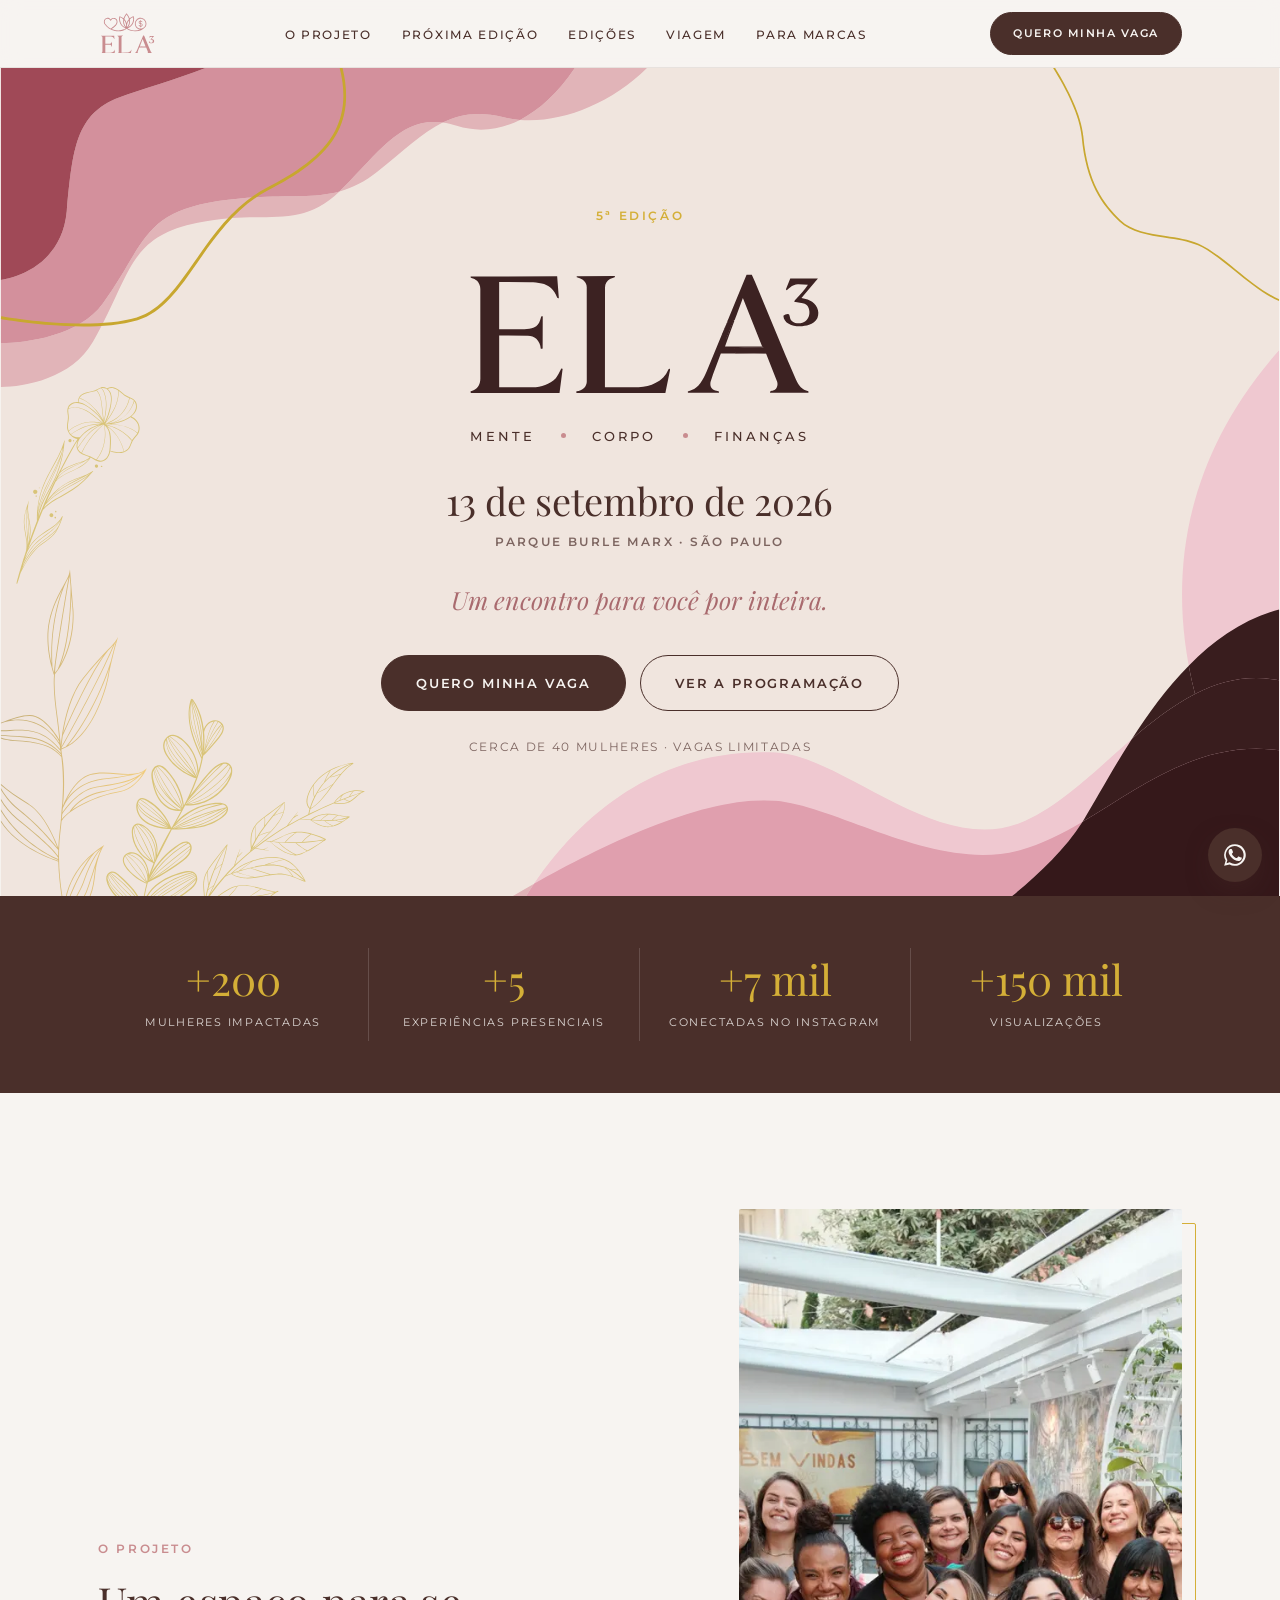
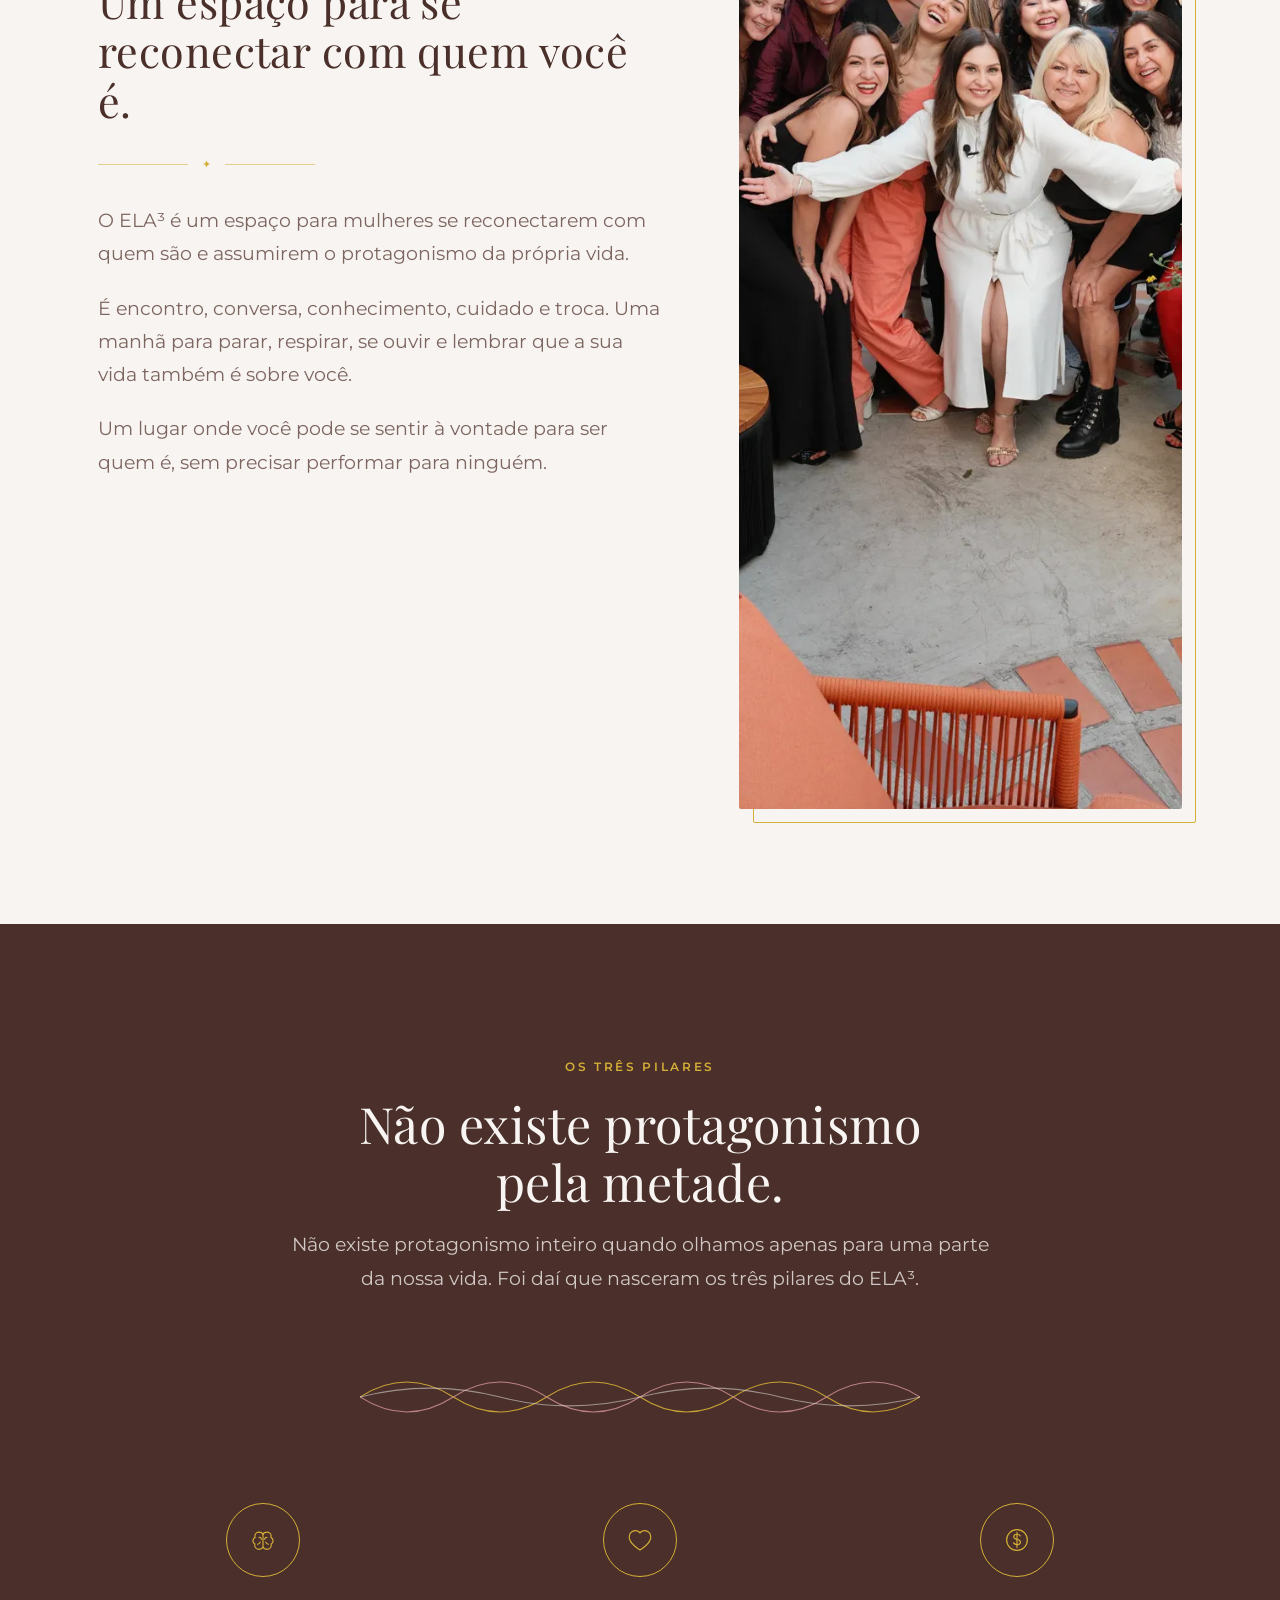
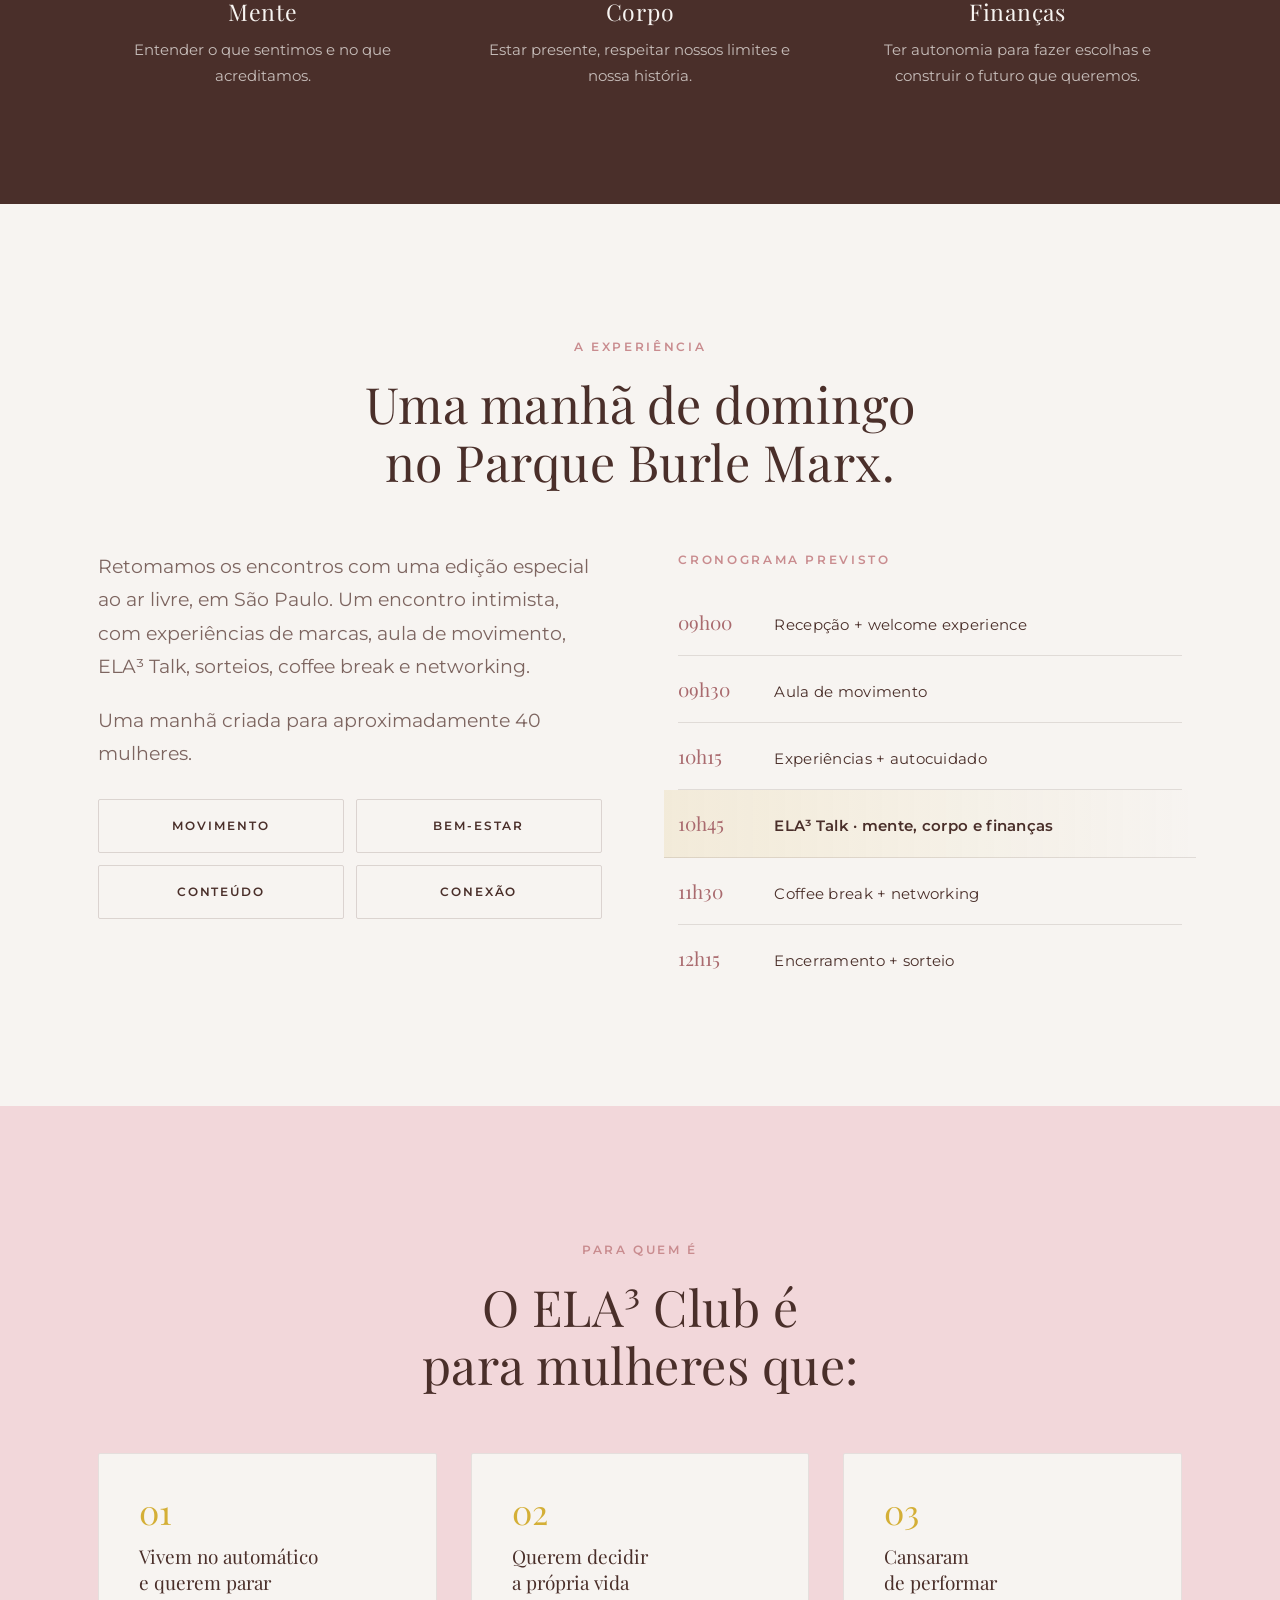
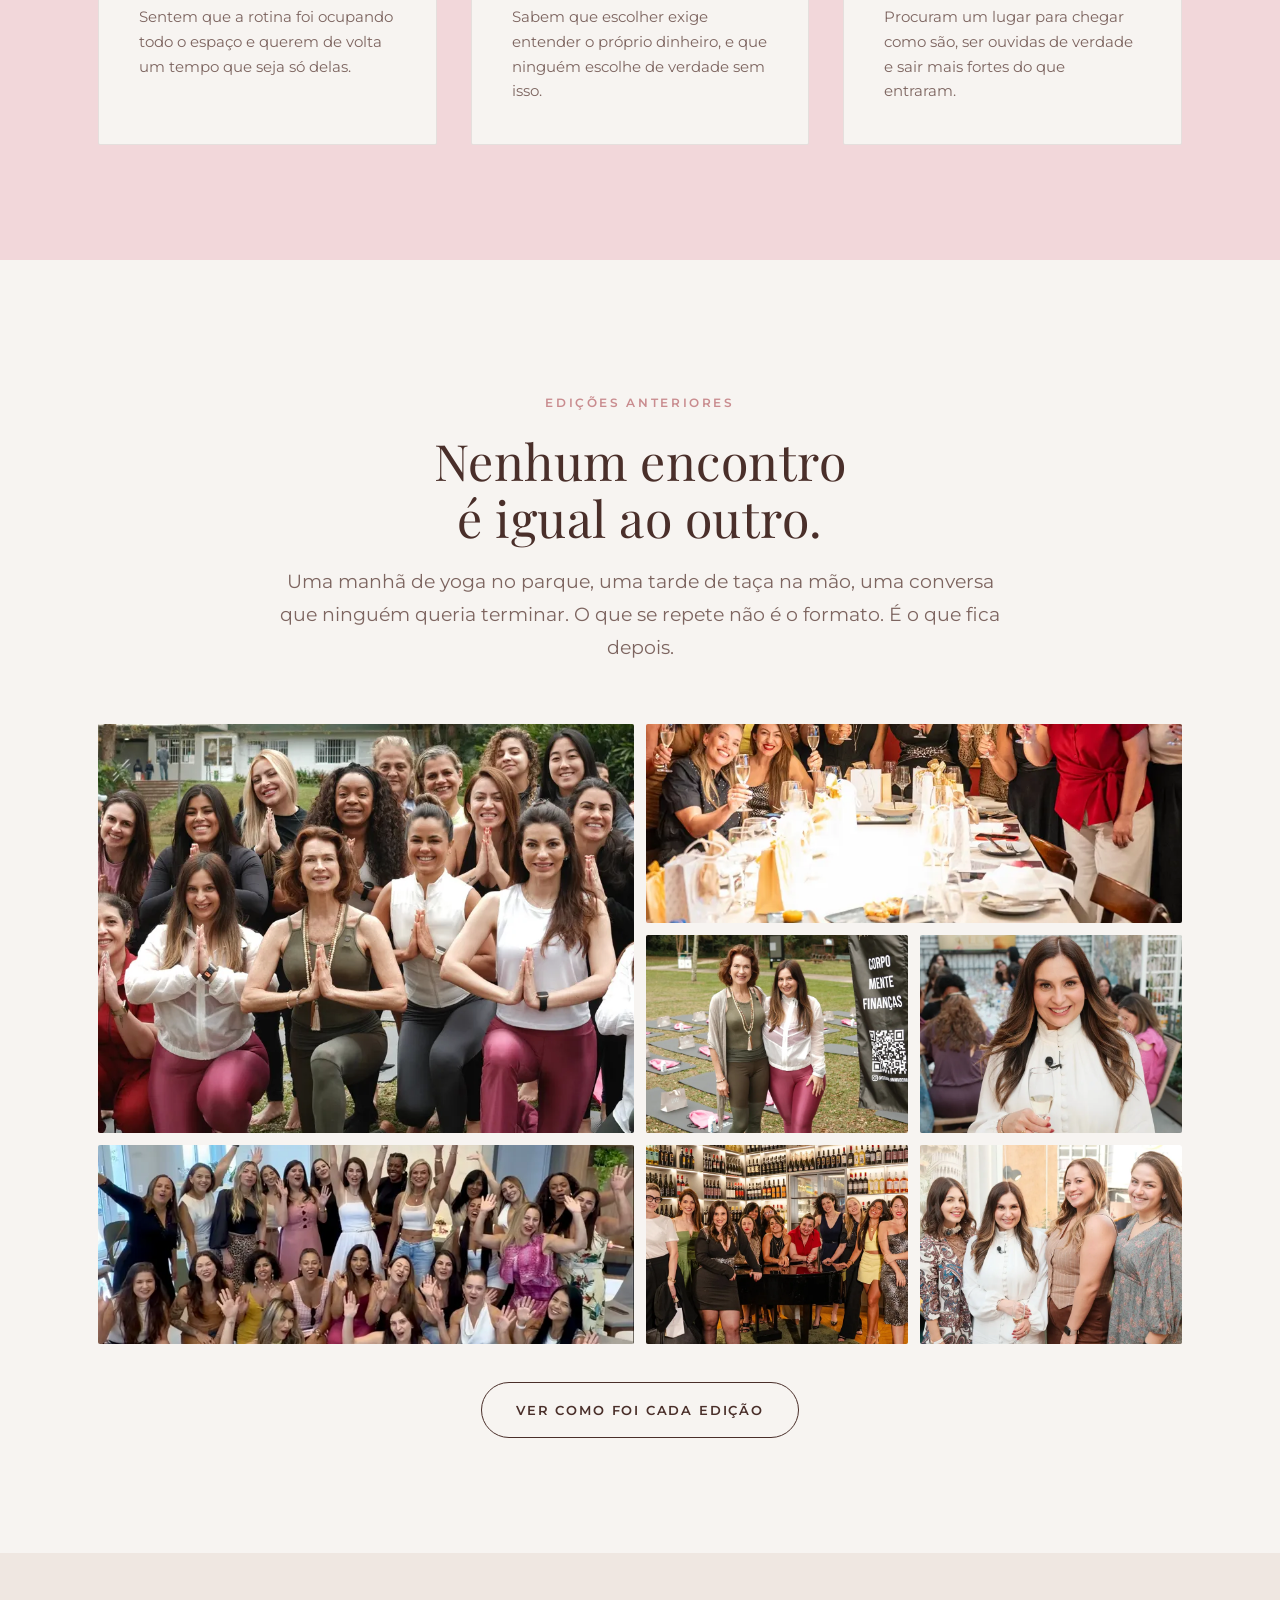
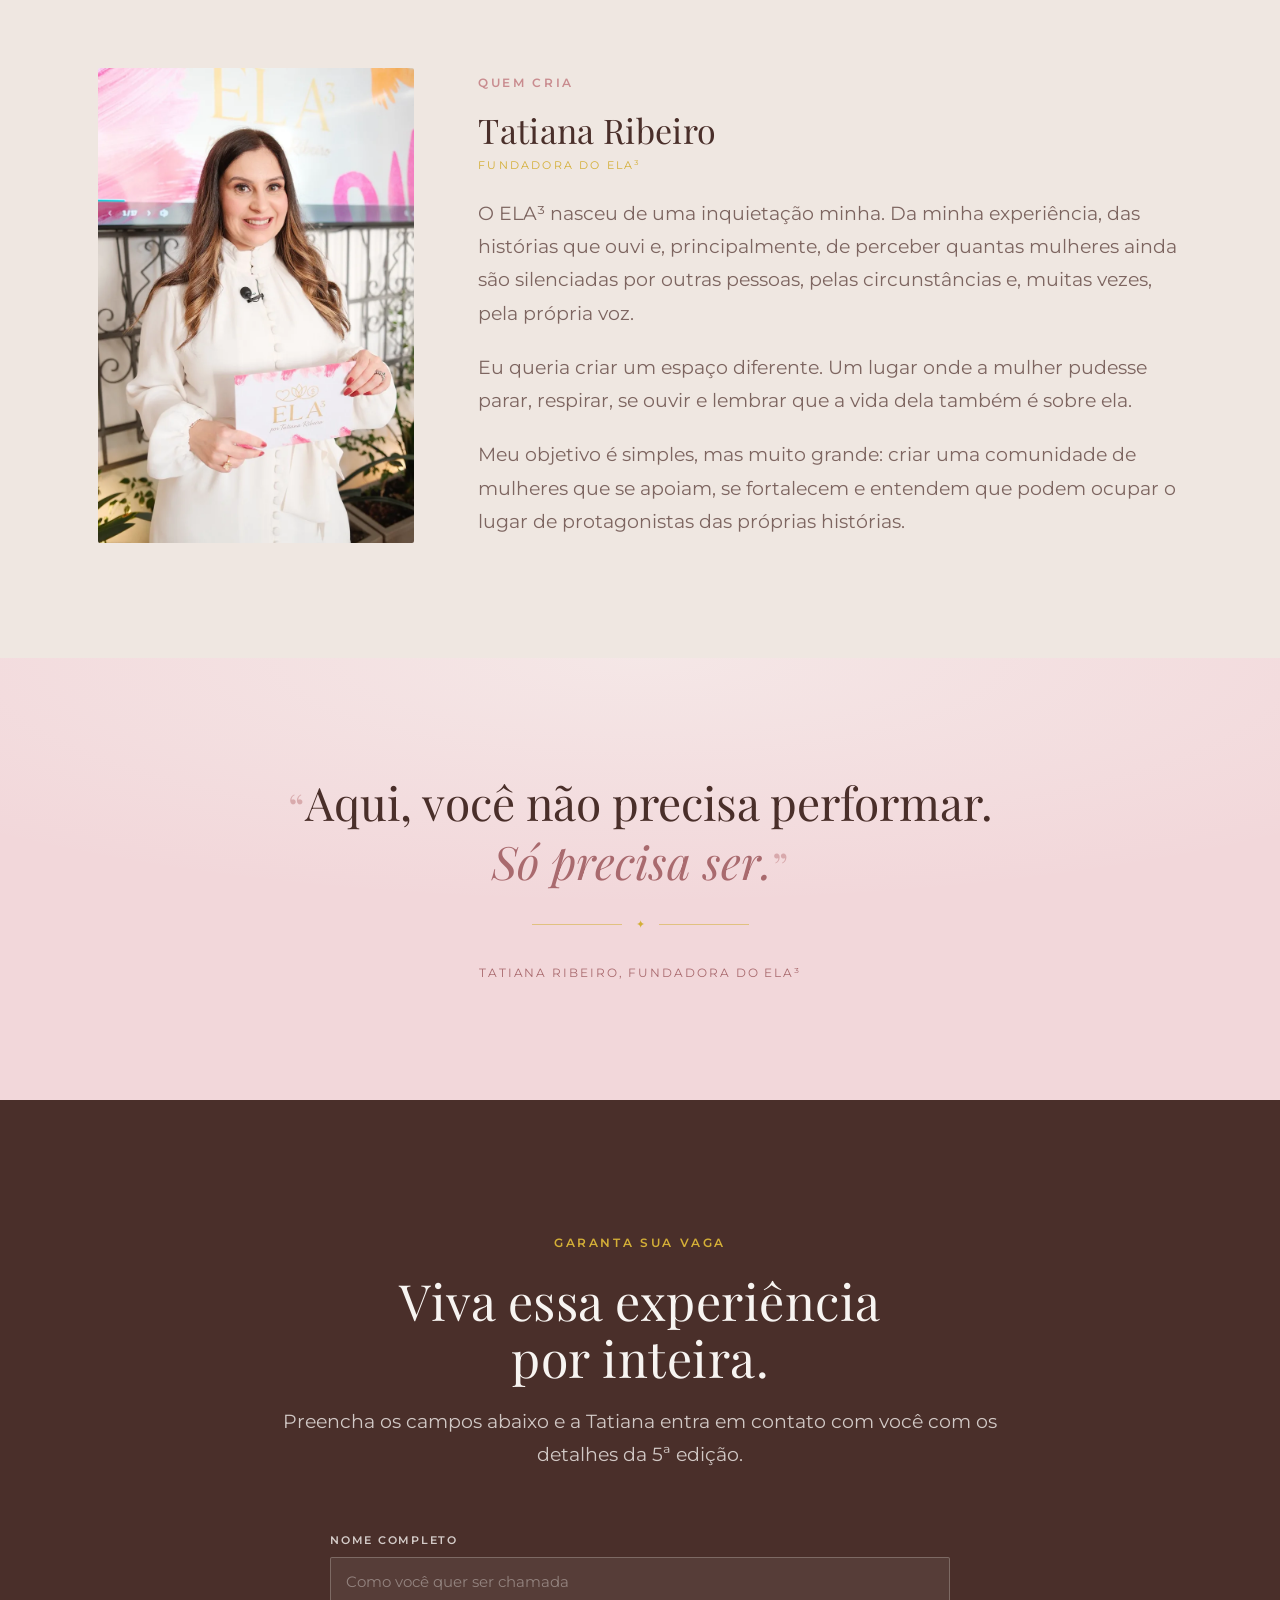
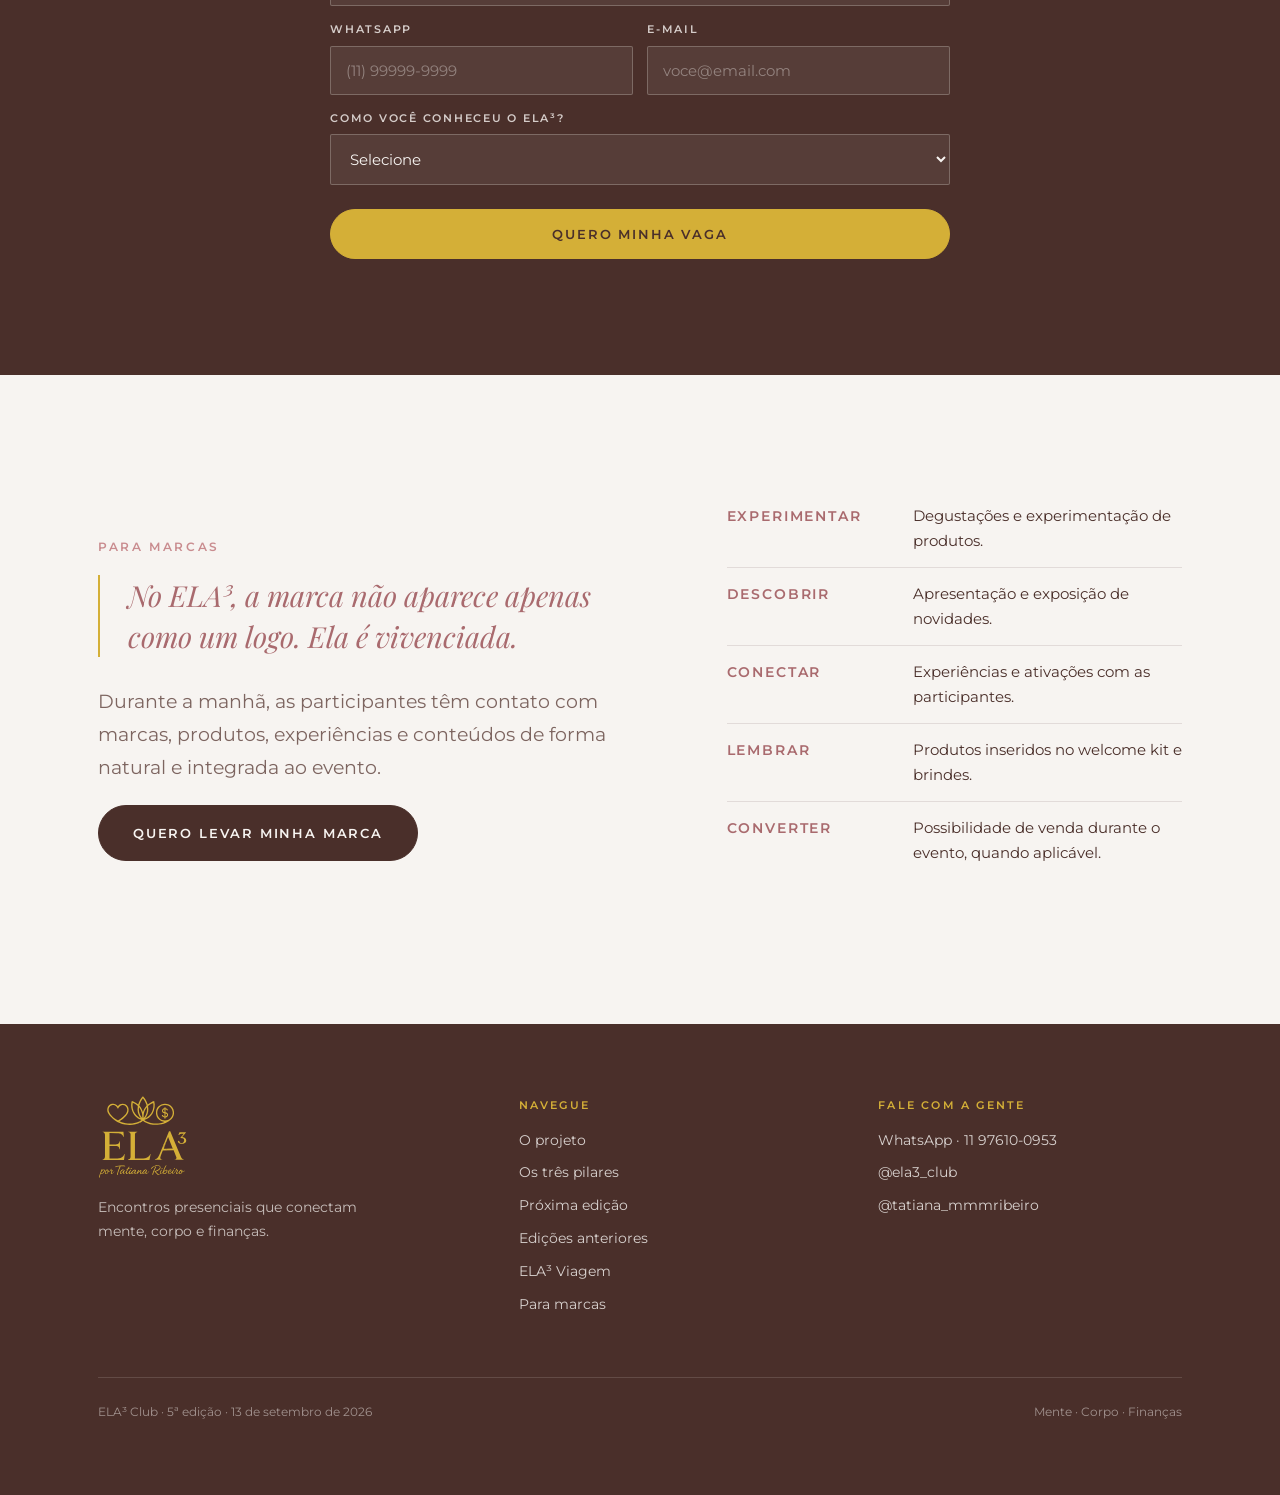
==== commit 038c30eb: "Formulários passam a enviar por email e corrige alinhamento dos verbos - Inscrição e lista de intere" ====
--- a/index.html
+++ b/index.html
@@ -313,27 +313,35 @@
     <div class="sec__head reveal">
       <p class="eyebrow">Garanta sua vaga</p>
       <h2>Viva essa experiência<br>por inteira.</h2>
-      <p class="lead">Preencha os campos abaixo e a Tatiana entra em contato com você pelo WhatsApp com os detalhes da 5ª edição.</p>
-    </div>
-
-    <form class="form reveal" id="form-inscricao" novalidate>
+      <p class="lead">Preencha os campos abaixo e a Tatiana entra em contato com você com os detalhes da 5ª edição.</p>
+    </div>
+
+    <form class="form reveal" id="form-inscricao" method="POST"
+          action="https://formsubmit.co/equipe.tatianaribeiro@gmail.com">
+      <input type="hidden" name="_subject" value="ELA³ · nova inscrição pelo site">
+      <input type="hidden" name="_template" value="table">
+      <input type="hidden" name="_captcha" value="false">
+      <input type="hidden" name="_next" value="https://ela3.com.br/obrigada.html">
+      <input type="text" name="_honey" tabindex="-1" autocomplete="off" aria-hidden="true" style="position:absolute;left:-9999px">
+      <input type="hidden" name="Origem do formulário" value="Inscrição · 5ª edição">
+
       <div class="field">
         <label for="nome">Nome completo</label>
-        <input type="text" id="nome" name="nome" placeholder="Como você quer ser chamada" required autocomplete="name">
+        <input type="text" id="nome" name="Nome" placeholder="Como você quer ser chamada" required autocomplete="name">
       </div>
       <div class="form__row">
         <div class="field">
           <label for="whats">WhatsApp</label>
-          <input type="tel" id="whats" name="whats" placeholder="(11) 99999-9999" required autocomplete="tel">
+          <input type="tel" id="whats" name="WhatsApp" placeholder="(11) 99999-9999" required autocomplete="tel">
         </div>
         <div class="field">
           <label for="email">E-mail</label>
-          <input type="email" id="email" name="email" placeholder="voce@email.com" autocomplete="email">
+          <input type="email" id="email" name="E-mail" placeholder="voce@email.com" required autocomplete="email">
         </div>
       </div>
       <div class="field">
         <label for="origem">Como você conheceu o ELA³?</label>
-        <select id="origem" name="origem">
+        <select id="origem" name="Como conheceu o ELA3">
           <option value="">Selecione</option>
           <option>Instagram</option>
           <option>Indicação de uma amiga</option>
@@ -343,10 +351,6 @@
         </select>
       </div>
       <button class="btn btn--gold" type="submit">Quero minha vaga</button>
-      <p class="form__nota">
-        Ao enviar, o WhatsApp abre com a sua mensagem pronta para a Tatiana.<br>
-        Prefere ir direto? <a href="https://wa.me/5511976100953?text=Oi%2C%20Tatiana!%20Quero%20saber%20mais%20sobre%20a%205%C2%AA%20edi%C3%A7%C3%A3o%20do%20ELA%C2%B3." target="_blank" rel="noopener">Falar no WhatsApp</a>
-      </p>
     </form>
   </div>
 </section>
@@ -429,22 +433,6 @@
   setTimeout(todos,2500);
 })();
 
-// formulário: monta a mensagem e abre o WhatsApp da Tatiana
-(function(){
-  var f=document.getElementById('form-inscricao');
-  if(!f) return;
-  f.addEventListener('submit',function(ev){
-    ev.preventDefault();
-    var nome=f.nome.value.trim(), whats=f.whats.value.trim(), email=f.email.value.trim(), origem=f.origem.value;
-    if(!nome||!whats){ (nome?f.whats:f.nome).focus(); return }
-    var msg='Oi, Tatiana! Quero garantir minha vaga na 5a edicao do ELA3 (13 de setembro, Parque Burle Marx).'
-      +'\n\nNome: '+nome
-      +'\nWhatsApp: '+whats
-      +(email?'\nE-mail: '+email:'')
-      +(origem?'\nConheci por: '+origem:'');
-    window.open('https://wa.me/5511976100953?text='+encodeURIComponent(msg),'_blank','noopener');
-  });
-})();
 </script>
 </body>
 </html>
--- a/assets/css/style.css
+++ b/assets/css/style.css
@@ -318,9 +318,12 @@
 }
 .verbos{list-style:none;margin:0 0 30px;padding:0}
 .verbos li{
-  display:grid;grid-template-columns:118px 1fr;gap:16px;
+  display:grid;grid-template-columns:clamp(142px,15vw,168px) 1fr;gap:18px;
   padding:13px 0;border-bottom:1px solid rgba(74,47,42,.12);
   font-size:14.5px;align-items:baseline;
+}
+@media (max-width:560px){
+  .verbos li{grid-template-columns:1fr;gap:5px}
 }
 .verbos li:last-child{border-bottom:0}
 .verbos b{font-size:14px;font-weight:600;letter-spacing:.13em;text-transform:uppercase;color:var(--rosa-escuro)}
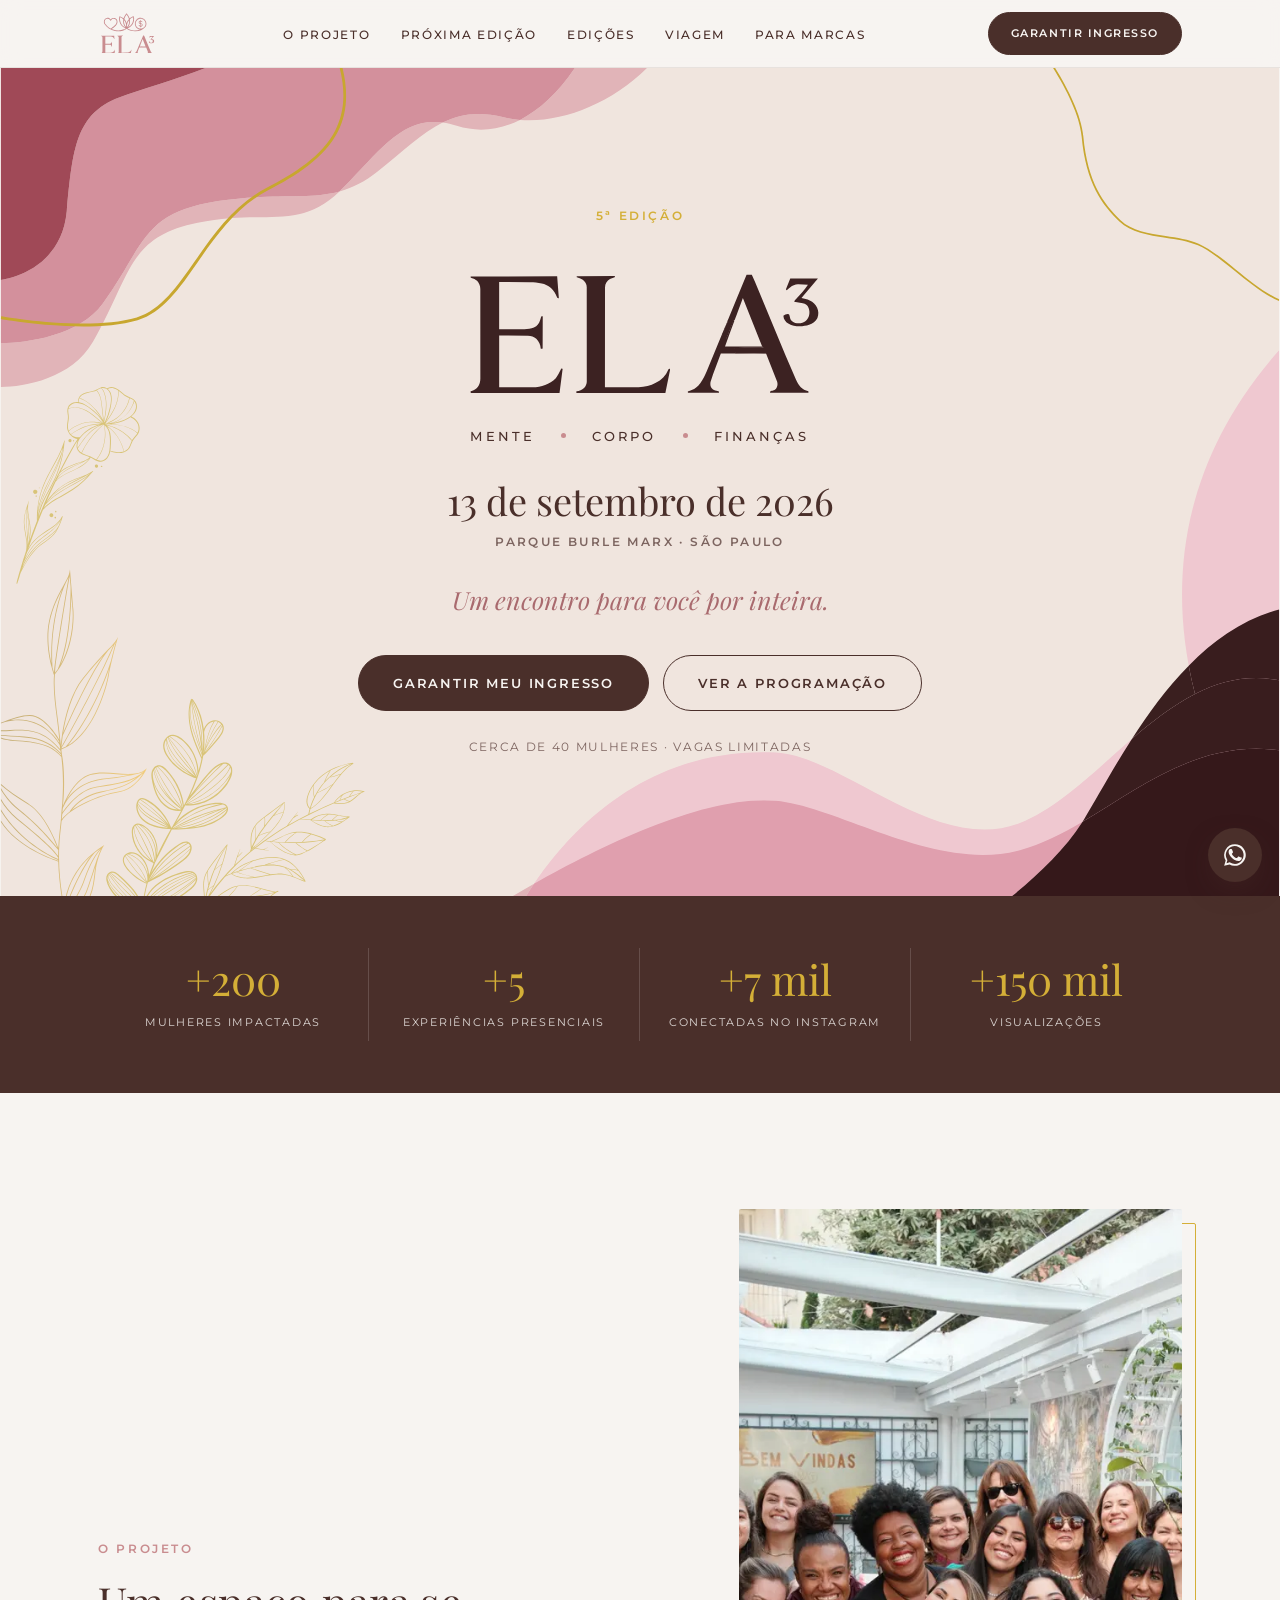
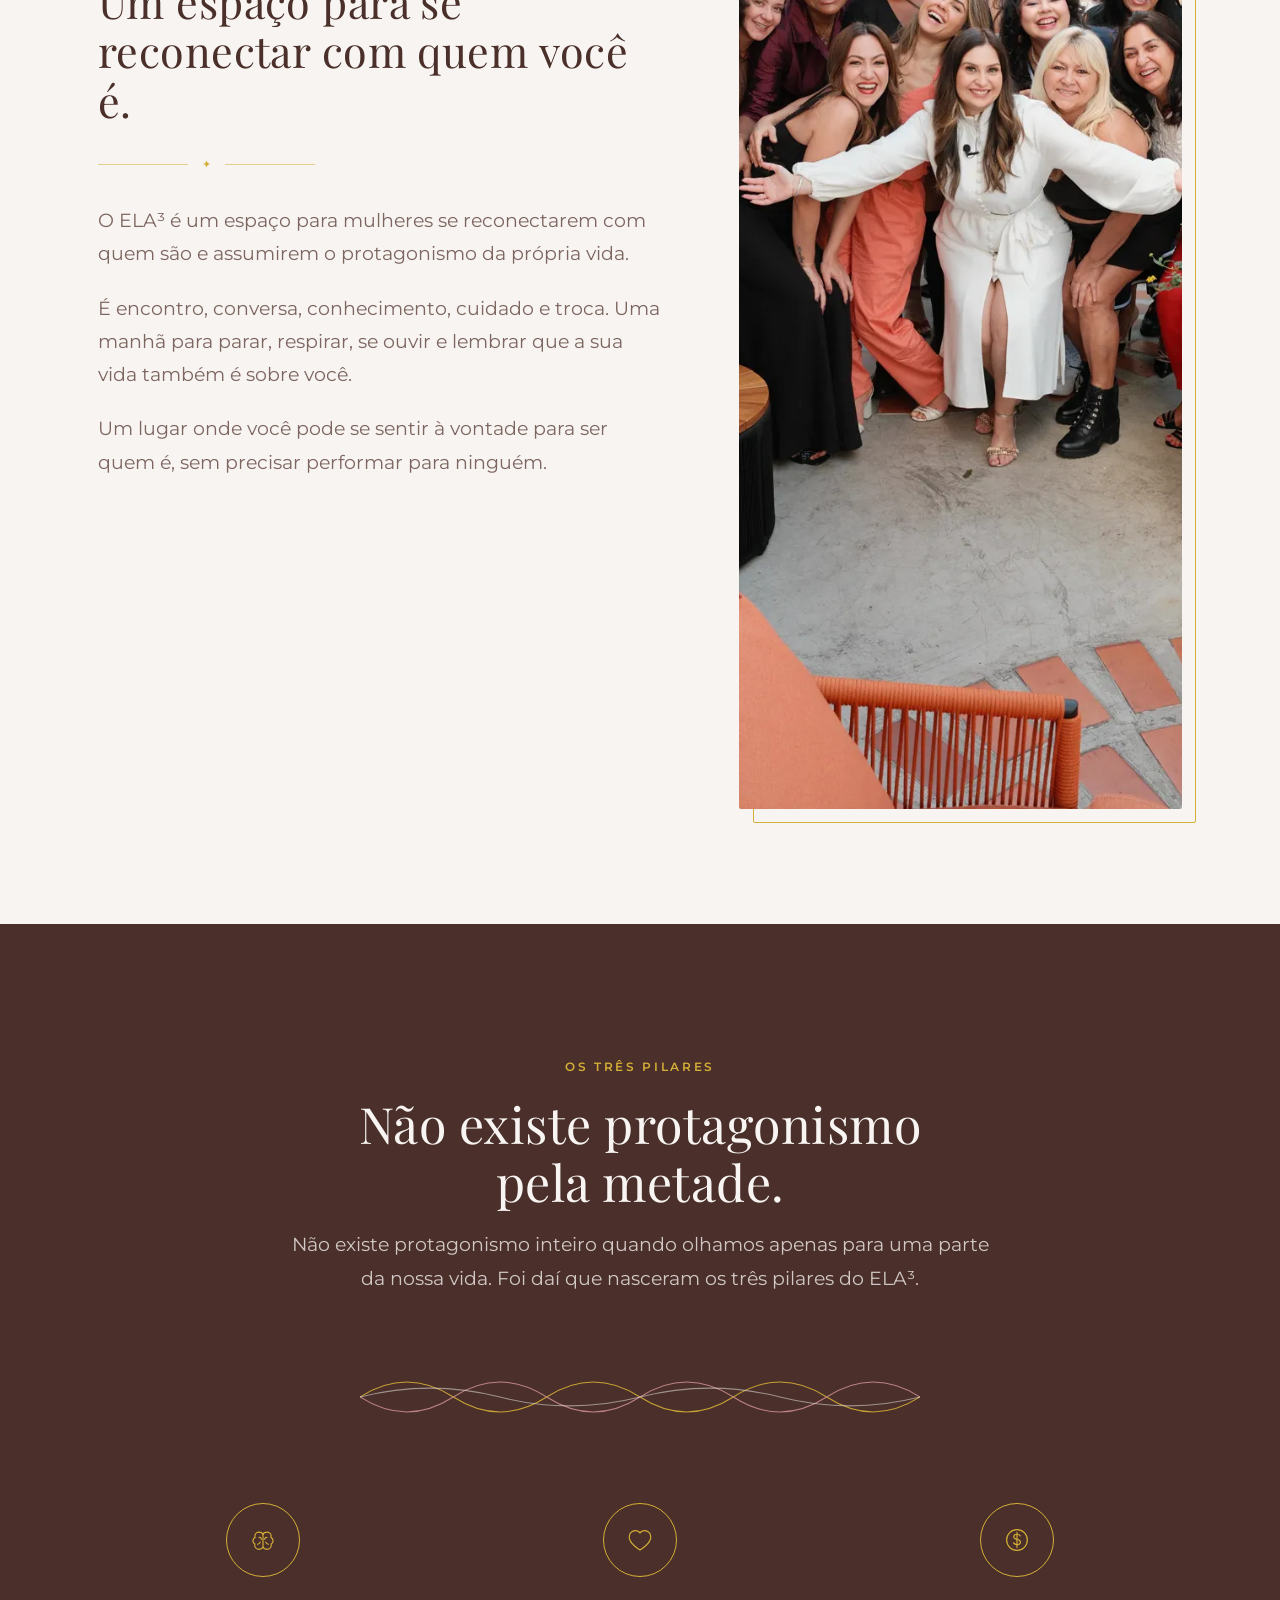
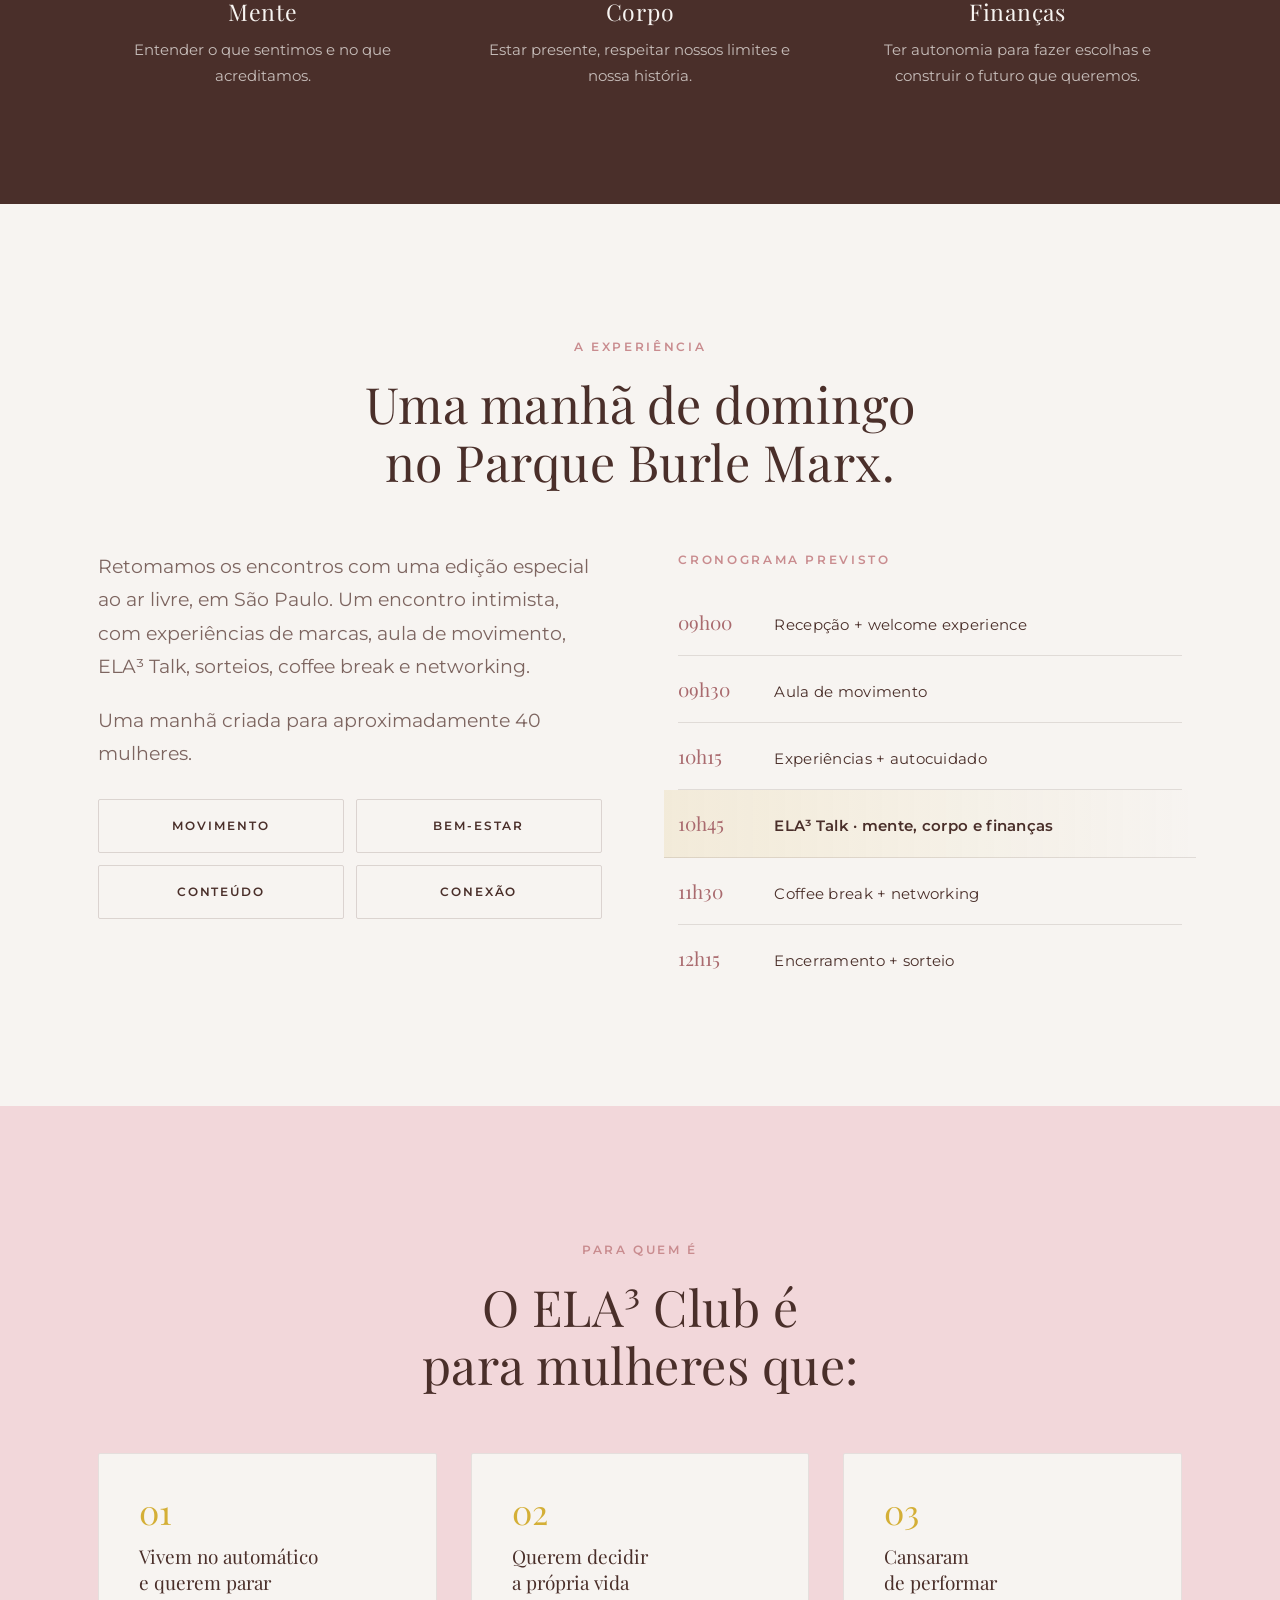
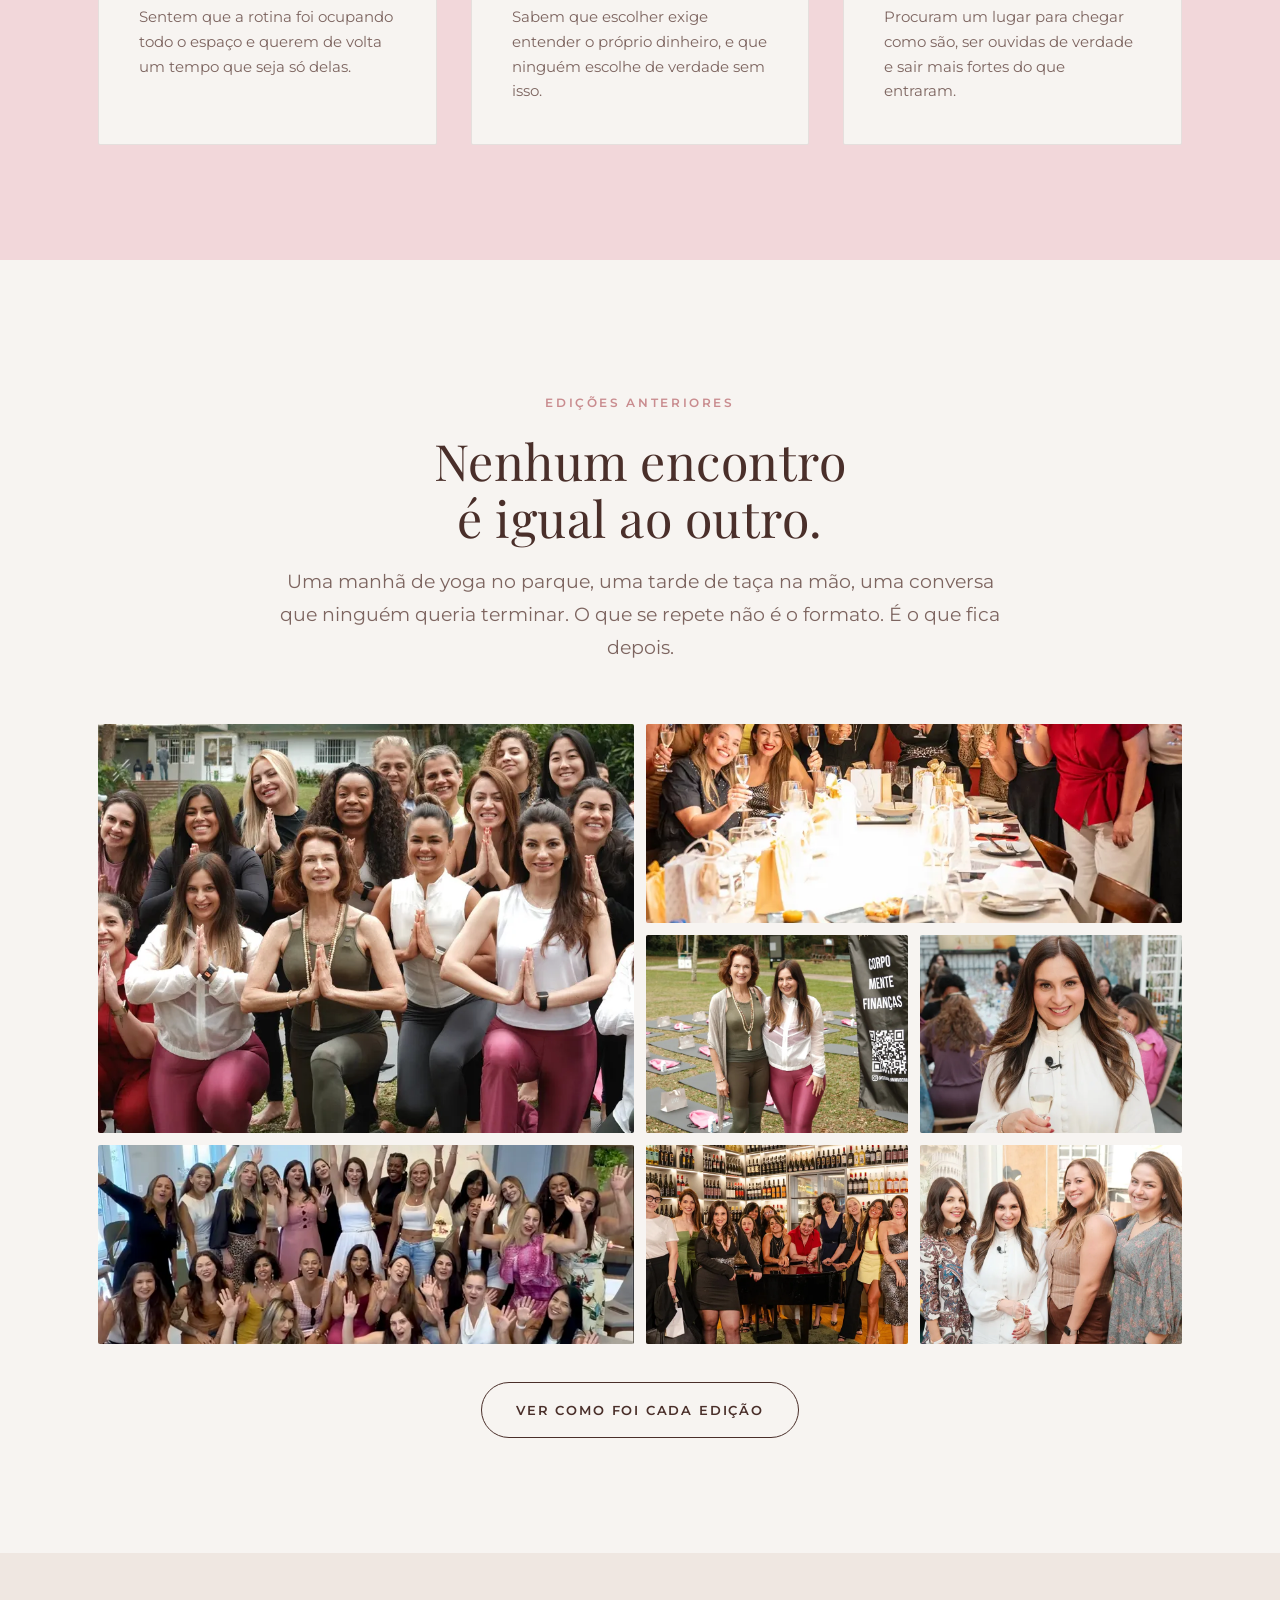
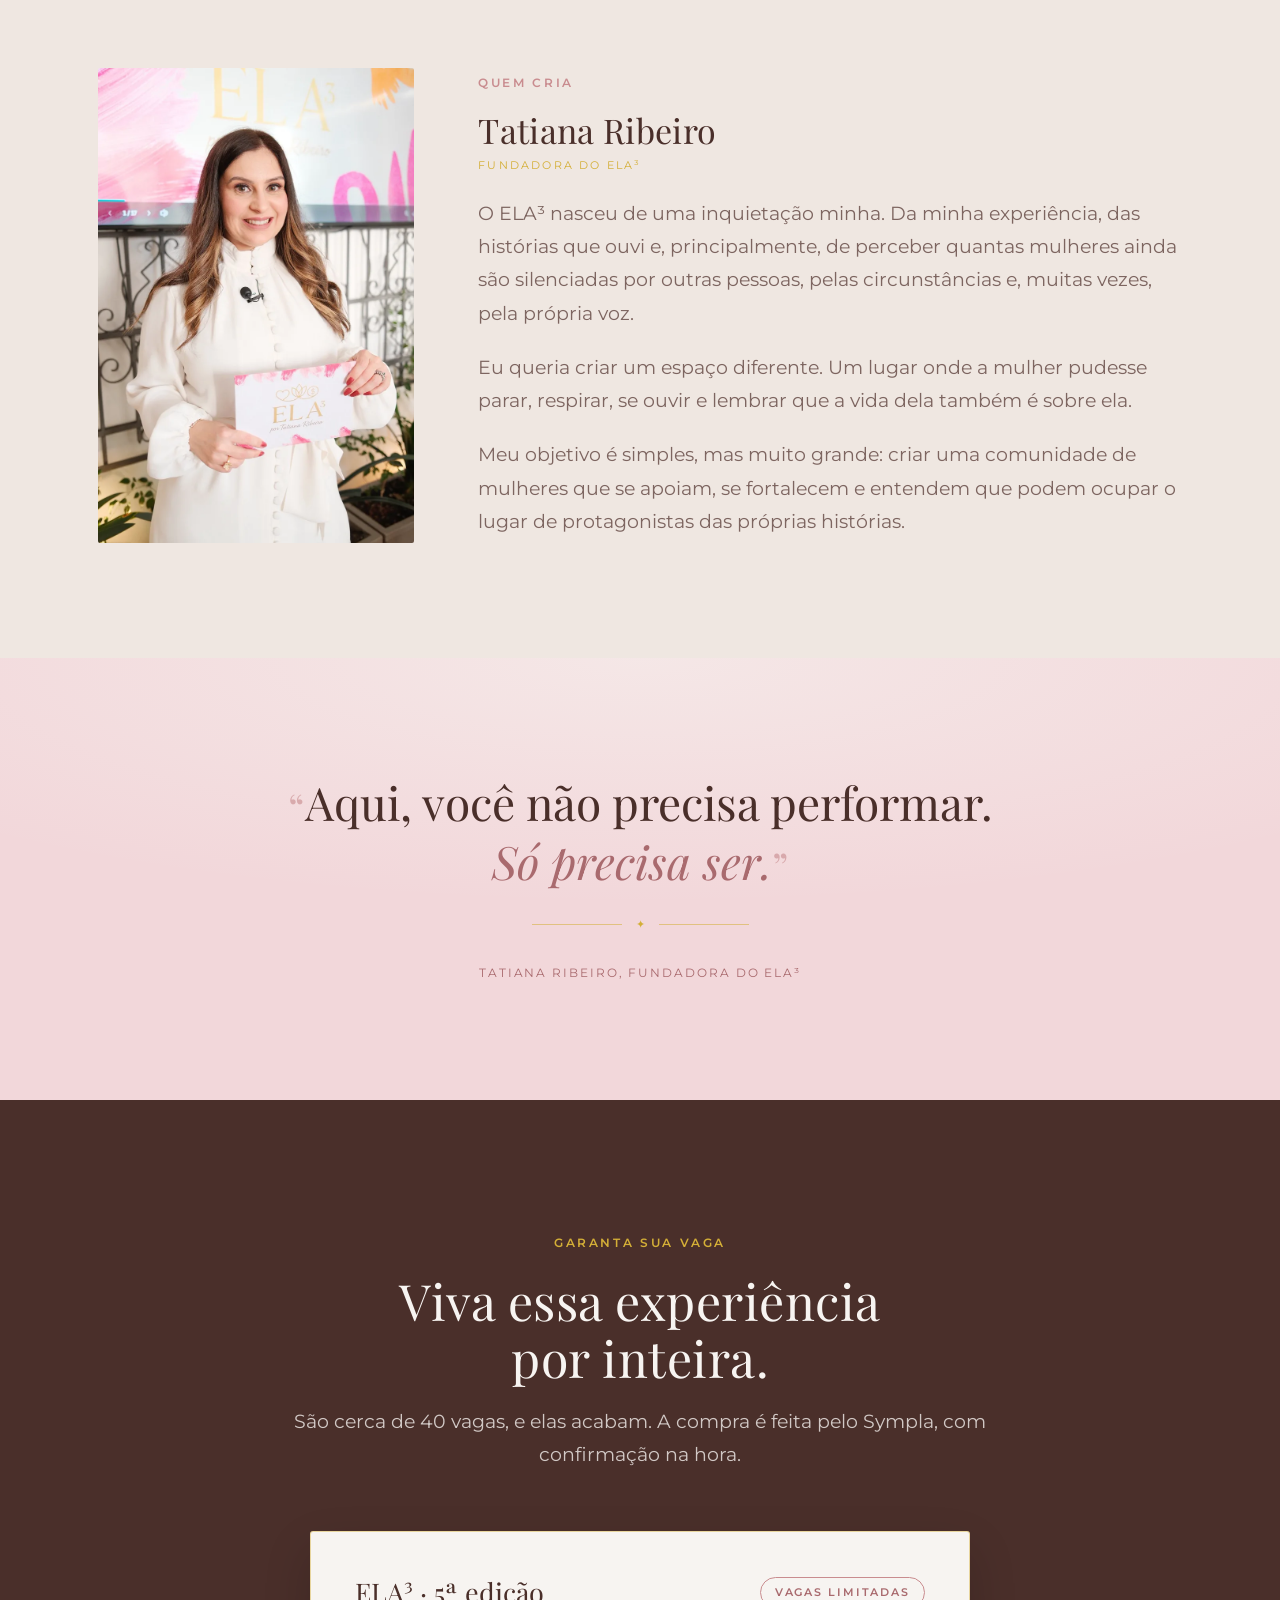
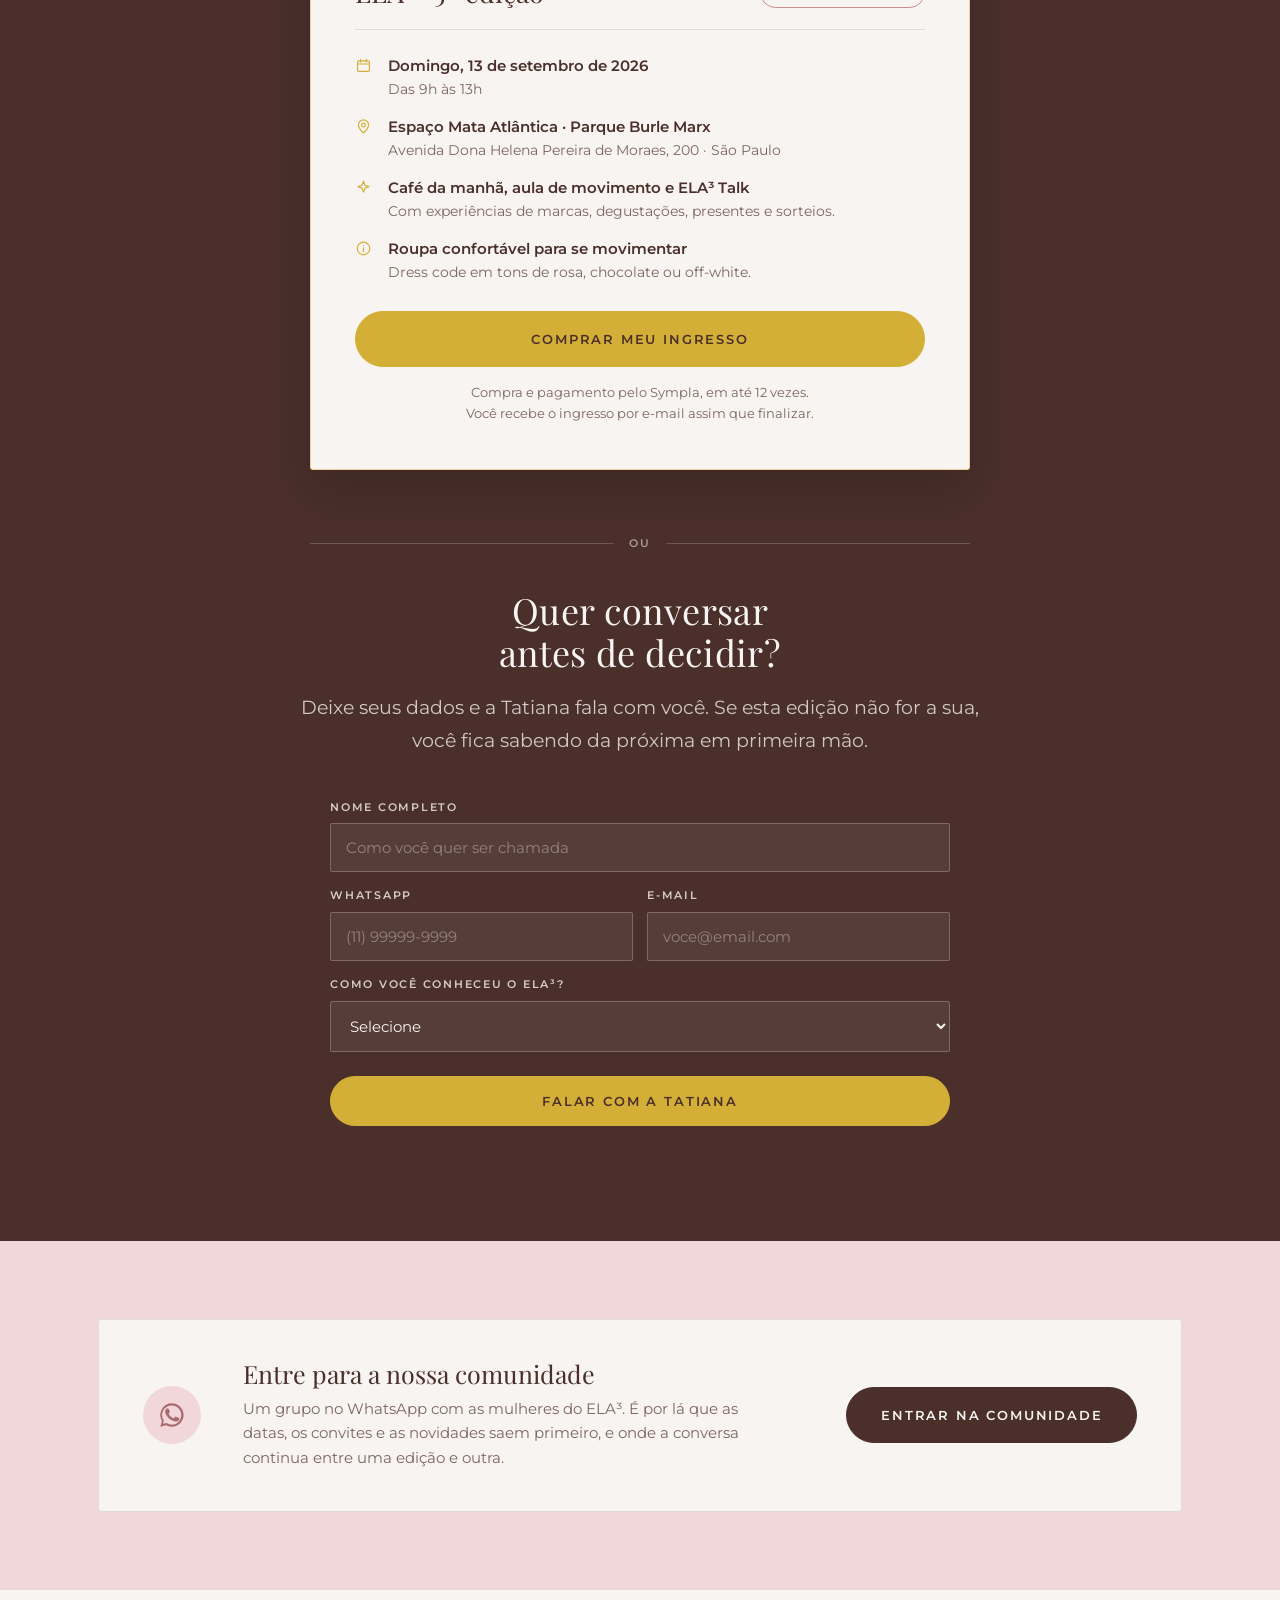
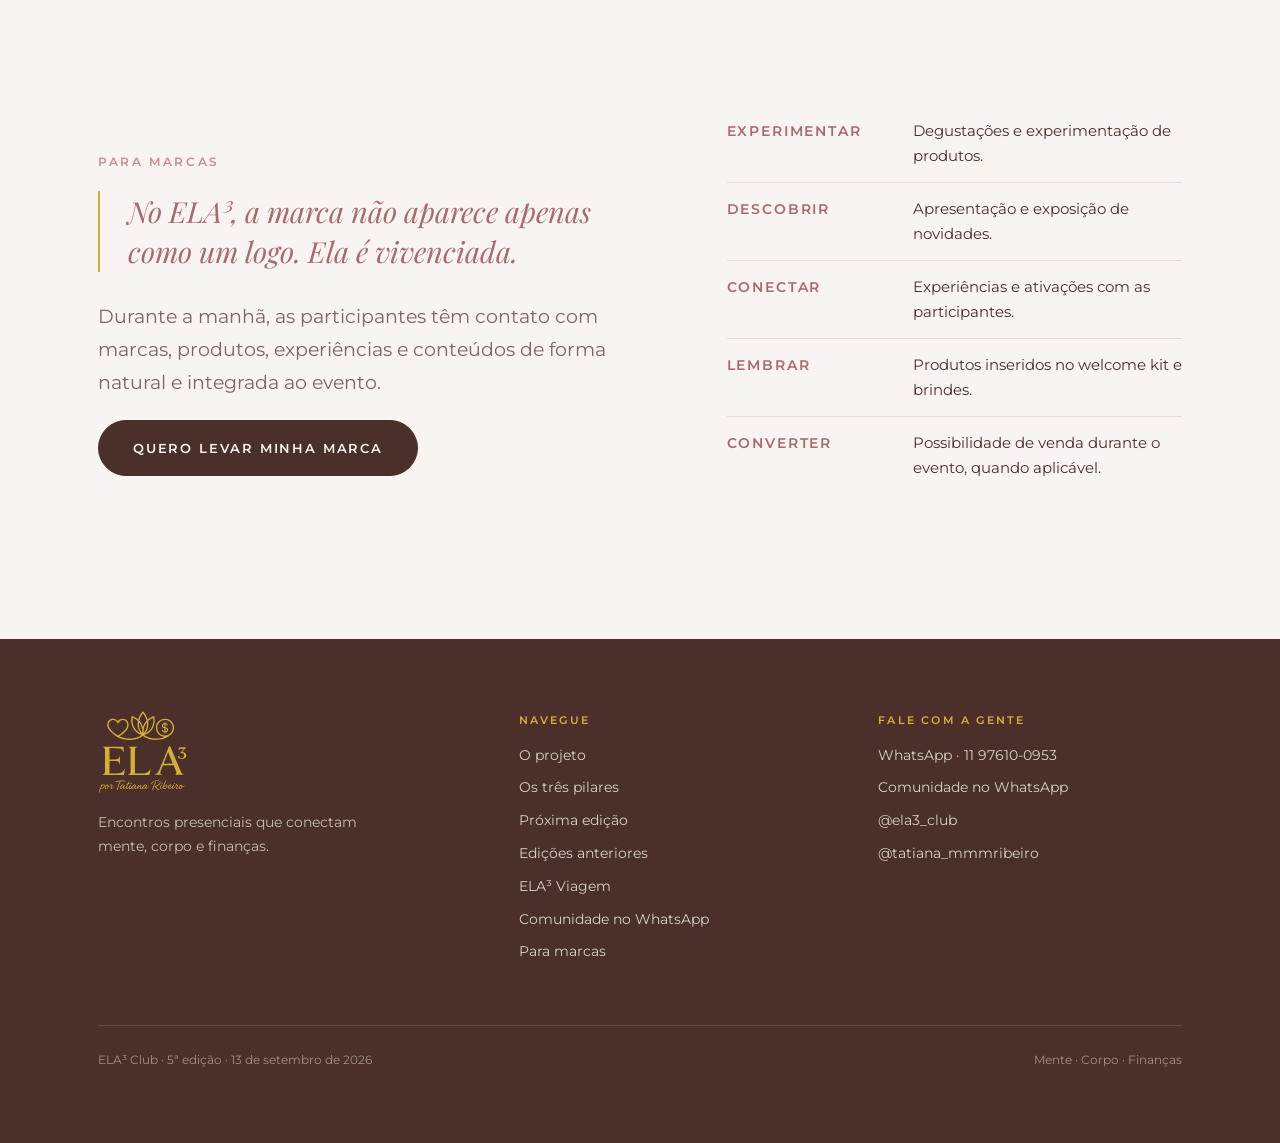
==== commit 18fa036c: "Checkout pelo Sympla e comunidade no WhatsApp - Nova secao INGRESSO no index: card com data, horario" ====
--- a/index.html
+++ b/index.html
@@ -37,6 +37,12 @@
     "@type":"Place",
     "name":"Parque Burle Marx",
     "address":{"@type":"PostalAddress","addressLocality":"São Paulo","addressRegion":"SP","addressCountry":"BR"}
+  },
+  "offers":{
+    "@type":"Offer",
+    "url":"https://www.sympla.com.br/evento/ela-3-experience/3552434",
+    "availability":"https://schema.org/InStock",
+    "priceCurrency":"BRL"
   },
   "description":"Um espaço para mulheres se reconectarem com quem são e assumirem o protagonismo da própria vida. Manhã intimista para cerca de 40 mulheres, com aula de movimento, experiências de marcas, ELA³ Talk, coffee break e networking.",
   "organizer":{"@type":"Person","name":"Tatiana Ribeiro"}
@@ -60,7 +66,7 @@
         <li><a href="parceiros.html">Para marcas</a></li>
       </ul>
     </nav>
-    <a class="btn btn--solid" href="#inscricao">Quero minha vaga</a>
+    <a class="btn btn--solid" href="#ingresso">Garantir ingresso</a>
   </div>
 </header>
 
@@ -77,7 +83,7 @@
     <p class="hero__onde">Parque Burle Marx · São Paulo</p>
     <p class="hero__tag">Um encontro para você por inteira.</p>
     <div class="hero__ctas">
-      <a class="btn btn--solid" href="#inscricao">Quero minha vaga</a>
+      <a class="btn btn--solid" href="#ingresso">Garantir meu ingresso</a>
       <a class="btn btn--ghost" href="#experiencia">Ver a programação</a>
     </div>
     <p class="hero__vagas">Cerca de 40 mulheres · vagas limitadas</p>
@@ -277,6 +283,87 @@
   </div>
 </section>
 
+<!-- =========================================================
+     DEPOIMENTOS
+
+     O carrossel está pronto e testado. Está comentado porque os dez
+     textos abaixo são RASCUNHO, escritos como exemplo, e não podem ir
+     ao ar como se fossem de participantes reais.
+
+     Para ligar: troque os textos e os nomes pelos depoimentos de
+     verdade, apague estas linhas de comentário e as do fim do bloco,
+     e descomente também o script no fim do arquivo (procure por
+     "carrossel de depoimentos").
+     Veja o DEPOIMENTOS.md para como coletar os reais.
+     =========================================================
+
+<section class="sec sec--creme" id="depoimentos">
+  <div class="wrap">
+    <div class="sec__head reveal">
+      <p class="eyebrow">Quem já esteve</p>
+      <h2>Elas contam melhor<br>do que a gente.</h2>
+    </div>
+
+    <div class="depo reveal" data-depo>
+      <div class="depo__palco">
+        <figure class="depo__item is-on">
+          <blockquote><p>“Saí de lá com energia para a semana inteira. Comecei a segunda de um jeito que fazia tempo que eu não começava.”</p></blockquote>
+          <figcaption><b>Ana Paula</b><span>41 anos · 3ª edição</span></figcaption>
+        </figure>
+        <figure class="depo__item">
+          <blockquote><p>“Yoga no meio do parque, num domingo de manhã, quarenta mulheres rindo junto. Eu não sabia o quanto eu precisava disso.”</p></blockquote>
+          <figcaption><b>Renata</b><span>36 anos · 4ª edição</span></figcaption>
+        </figure>
+        <figure class="depo__item">
+          <blockquote><p>“O brunch estava lindo e a conversa estava melhor ainda. Fiquei até o último minuto e ainda achei pouco.”</p></blockquote>
+          <figcaption><b>Juliana</b><span>44 anos · 4ª edição</span></figcaption>
+        </figure>
+        <figure class="depo__item">
+          <blockquote><p>“Fui sozinha e voltei com um grupo no WhatsApp. A gente ainda combina de se ver.”</p></blockquote>
+          <figcaption><b>Marcela</b><span>33 anos · 2ª edição</span></figcaption>
+        </figure>
+        <figure class="depo__item">
+          <blockquote><p>“A conversa sobre dinheiro foi a melhor que eu já ouvi. Sem julgamento, sem palavra difícil, e eu saí com três coisas para fazer na mesma semana.”</p></blockquote>
+          <figcaption><b>Bianca</b><span>39 anos · 3ª edição</span></figcaption>
+        </figure>
+        <figure class="depo__item">
+          <blockquote><p>“Dá para sentir o cuidado em cada detalhe, do welcome kit à última música. Foi feito por quem ama fazer isso.”</p></blockquote>
+          <figcaption><b>Carolina</b><span>37 anos · 4ª edição</span></figcaption>
+        </figure>
+        <figure class="depo__item">
+          <blockquote><p>“Cheguei tímida e em meia hora estava conversando com todo mundo. É um lugar fácil de estar.”</p></blockquote>
+          <figcaption><b>Patrícia</b><span>45 anos · 2ª edição</span></figcaption>
+        </figure>
+        <figure class="depo__item">
+          <blockquote><p>“Levei minha irmã na edição seguinte. Melhor presente que eu já dei para ela.”</p></blockquote>
+          <figcaption><b>Letícia</b><span>31 anos · 4ª edição</span></figcaption>
+        </figure>
+        <figure class="depo__item">
+          <blockquote><p>“Passei a semana inteira falando do ELA³ para as minhas amigas. Já estou na lista da próxima.”</p></blockquote>
+          <figcaption><b>Fernanda</b><span>42 anos · 3ª edição</span></figcaption>
+        </figure>
+        <figure class="depo__item">
+          <blockquote><p>“Eu esperava um evento bonito. Não esperava sair tão animada, com vontade de fazer coisa.”</p></blockquote>
+          <figcaption><b>Sabrina</b><span>35 anos · 1ª edição</span></figcaption>
+        </figure>
+      </div>
+
+      <div class="depo__setas">
+        <button class="depo__nav depo__nav--prev" type="button" aria-label="Depoimento anterior">
+          <svg viewBox="0 0 24 24" fill="none" stroke="currentColor" stroke-width="1.8" stroke-linecap="round" stroke-linejoin="round" aria-hidden="true"><path d="M15 5l-7 7 7 7"/></svg>
+        </button>
+        <button class="depo__nav depo__nav--next" type="button" aria-label="Próximo depoimento">
+          <svg viewBox="0 0 24 24" fill="none" stroke="currentColor" stroke-width="1.8" stroke-linecap="round" stroke-linejoin="round" aria-hidden="true"><path d="M9 5l7 7-7 7"/></svg>
+        </button>
+      </div>
+
+      <div class="depo__dots" role="tablist" aria-label="Escolher depoimento"></div>
+    </div>
+  </div>
+</section>
+
+-->
+
 <!-- ============ TATIANA ============ -->
 <section class="sec sec--creme">
   <div class="wrap">
@@ -307,23 +394,59 @@
   </div>
 </section>
 
-<!-- ============ INSCRIÇÃO ============ -->
-<section class="sec sec--choc" id="inscricao">
+<!-- ============ INGRESSO ============ -->
+<section class="sec sec--choc" id="ingresso">
   <div class="wrap-narrow">
     <div class="sec__head reveal">
       <p class="eyebrow">Garanta sua vaga</p>
       <h2>Viva essa experiência<br>por inteira.</h2>
-      <p class="lead">Preencha os campos abaixo e a Tatiana entra em contato com você com os detalhes da 5ª edição.</p>
+      <p class="lead">São cerca de 40 vagas, e elas acabam. A compra é feita pelo Sympla, com confirmação na hora.</p>
+    </div>
+
+    <div class="ingresso reveal">
+      <div class="ingresso__topo">
+        <p class="ingresso__ed">ELA³ · 5ª edição</p>
+        <span class="ingresso__sel">Vagas limitadas</span>
+      </div>
+
+      <ul class="ingresso__lista">
+        <li>
+          <svg viewBox="0 0 20 20" fill="none" stroke="currentColor" stroke-width="1.4" stroke-linecap="round" stroke-linejoin="round" aria-hidden="true"><rect x="3" y="4.6" width="14" height="12.4" rx="1.6"/><path d="M3 8.2h14M6.6 2.9v3M13.4 2.9v3"/></svg>
+          <div><b>Domingo, 13 de setembro de 2026</b><span>Das 9h às 13h</span></div>
+        </li>
+        <li>
+          <svg viewBox="0 0 20 20" fill="none" stroke="currentColor" stroke-width="1.4" stroke-linecap="round" stroke-linejoin="round" aria-hidden="true"><path d="M10 17.6s6-5.2 6-9.3A6 6 0 0 0 4 8.3c0 4.1 6 9.3 6 9.3z"/><circle cx="10" cy="8.2" r="2.2"/></svg>
+          <div><b>Espaço Mata Atlântica · Parque Burle Marx</b><span>Avenida Dona Helena Pereira de Moraes, 200 · São Paulo</span></div>
+        </li>
+        <li>
+          <svg viewBox="0 0 20 20" fill="none" stroke="currentColor" stroke-width="1.4" stroke-linecap="round" stroke-linejoin="round" aria-hidden="true"><path d="M10 2.6l1.7 4.7 4.7 1.7-4.7 1.7L10 15.4l-1.7-4.7L3.6 9l4.7-1.7z"/></svg>
+          <div><b>Café da manhã, aula de movimento e ELA³ Talk</b><span>Com experiências de marcas, degustações, presentes e sorteios.</span></div>
+        </li>
+        <li>
+          <svg viewBox="0 0 20 20" fill="none" stroke="currentColor" stroke-width="1.4" stroke-linecap="round" stroke-linejoin="round" aria-hidden="true"><circle cx="10" cy="10" r="7.4"/><path d="M10 9.3v4.4M10 6.6v.1"/></svg>
+          <div><b>Roupa confortável para se movimentar</b><span>Dress code em tons de rosa, chocolate ou off-white.</span></div>
+        </li>
+      </ul>
+
+      <a class="btn btn--gold" href="https://www.sympla.com.br/evento/ela-3-experience/3552434?utm_source=site&amp;utm_medium=referral&amp;utm_campaign=site_ela3" target="_blank" rel="noopener">Comprar meu ingresso</a>
+      <p class="ingresso__nota">Compra e pagamento pelo Sympla, em até 12 vezes.<br>Você recebe o ingresso por e-mail assim que finalizar.</p>
+    </div>
+
+    <p class="ingresso__ou reveal">Ou</p>
+
+    <div class="sec__head reveal" id="inscricao" style="margin-bottom:clamp(30px,4vw,40px)">
+      <h2 style="font-size:clamp(25px,3.2vw,36px)">Quer conversar<br>antes de decidir?</h2>
+      <p class="lead">Deixe seus dados e a Tatiana fala com você. Se esta edição não for a sua, você fica sabendo da próxima em primeira mão.</p>
     </div>
 
     <form class="form reveal" id="form-inscricao" method="POST"
           action="https://formsubmit.co/equipe.tatianaribeiro@gmail.com">
-      <input type="hidden" name="_subject" value="ELA³ · nova inscrição pelo site">
+      <input type="hidden" name="_subject" value="ELA³ · novo contato pelo site">
       <input type="hidden" name="_template" value="table">
       <input type="hidden" name="_captcha" value="false">
       <input type="hidden" name="_next" value="https://ela3.com.br/obrigada.html">
       <input type="text" name="_honey" tabindex="-1" autocomplete="off" aria-hidden="true" style="position:absolute;left:-9999px">
-      <input type="hidden" name="Origem do formulário" value="Inscrição · 5ª edição">
+      <input type="hidden" name="Origem do formulário" value="Site · quer conversar antes de comprar">
 
       <div class="field">
         <label for="nome">Nome completo</label>
@@ -350,8 +473,24 @@
           <option>Outro</option>
         </select>
       </div>
-      <button class="btn btn--gold" type="submit">Quero minha vaga</button>
+      <button class="btn btn--gold" type="submit">Falar com a Tatiana</button>
     </form>
+  </div>
+</section>
+
+<!-- ============ COMUNIDADE ============ -->
+<section class="sec sec--blush" id="comunidade" style="padding-block:clamp(48px,6.5vw,78px)">
+  <div class="wrap">
+    <div class="comunidade reveal">
+      <div class="comunidade__ico" aria-hidden="true">
+        <svg viewBox="0 0 24 24" fill="currentColor"><path d="M17.5 14.4c-.3-.2-1.8-.9-2-1-.3-.1-.5-.2-.7.1-.2.3-.8 1-.9 1.2-.2.2-.3.2-.6.1-.3-.2-1.3-.5-2.4-1.5-.9-.8-1.5-1.8-1.7-2.1-.2-.3 0-.5.1-.6l.5-.5c.1-.2.2-.3.3-.5 0-.2 0-.4 0-.5 0-.2-.7-1.6-.9-2.2-.2-.6-.5-.5-.7-.5h-.6c-.2 0-.5.1-.8.4-.3.3-1 1-1 2.5s1.1 2.9 1.2 3.1c.2.2 2.1 3.2 5.1 4.4.7.3 1.3.5 1.7.6.7.2 1.4.2 1.9.1.6-.1 1.8-.7 2-1.5.3-.7.3-1.4.2-1.5-.1-.2-.3-.2-.6-.4M12 2a10 10 0 0 0-8.6 15.1L2 22l5-1.3A10 10 0 1 0 12 2m0 18.2c-1.6 0-3.2-.4-4.5-1.2l-.3-.2-3 .8.8-2.9-.2-.3A8.2 8.2 0 1 1 12 20.2"/></svg>
+      </div>
+      <div>
+        <h3>Entre para a nossa comunidade</h3>
+        <p>Um grupo no WhatsApp com as mulheres do ELA³. É por lá que as datas, os convites e as novidades saem primeiro, e onde a conversa continua entre uma edição e outra.</p>
+      </div>
+      <a class="btn btn--solid" href="https://chat.whatsapp.com/LwvGQSp4ZxnBvHxgnAwB1E?mode=gi_t" target="_blank" rel="noopener">Entrar na comunidade</a>
+    </div>
   </div>
 </section>
 
@@ -396,6 +535,7 @@
           <li><a href="#experiencia">Próxima edição</a></li>
           <li><a href="edicoes.html">Edições anteriores</a></li>
           <li><a href="viagem.html">ELA³ Viagem</a></li>
+          <li><a href="#comunidade">Comunidade no WhatsApp</a></li>
           <li><a href="parceiros.html">Para marcas</a></li>
         </ul>
       </div>
@@ -403,6 +543,7 @@
         <h4>Fale com a gente</h4>
         <ul>
           <li><a href="https://wa.me/5511976100953" target="_blank" rel="noopener">WhatsApp · 11 97610-0953</a></li>
+          <li><a href="https://chat.whatsapp.com/LwvGQSp4ZxnBvHxgnAwB1E?mode=gi_t" target="_blank" rel="noopener">Comunidade no WhatsApp</a></li>
           <li><a href="https://instagram.com/ela3_club" target="_blank" rel="noopener">@ela3_club</a></li>
           <li><a href="https://instagram.com/tatiana_mmmribeiro" target="_blank" rel="noopener">@tatiana_mmmribeiro</a></li>
         </ul>
@@ -433,6 +574,45 @@
   setTimeout(todos,2500);
 })();
 
+
+/* carrossel de depoimentos: descomente junto com o bloco
+// carrossel de depoimentos
+(function(){
+  var raiz=document.querySelector('[data-depo]');
+  if(!raiz) return;
+  var itens=[].slice.call(raiz.querySelectorAll('.depo__item'));
+  var dots=raiz.querySelector('.depo__dots');
+  var atual=0, timer=null;
+  var calmo=window.matchMedia('(prefers-reduced-motion: reduce)').matches;
+
+  itens.forEach(function(_,i){
+    var b=document.createElement('button');
+    b.className='depo__dot'; b.type='button';
+    b.setAttribute('role','tab');
+    b.setAttribute('aria-label','Depoimento '+(i+1)+' de '+itens.length);
+    b.addEventListener('click',function(){ ir(i); reiniciar() });
+    dots.appendChild(b);
+  });
+  var bolinhas=[].slice.call(dots.children);
+
+  function ir(i){
+    atual=(i+itens.length)%itens.length;
+    itens.forEach(function(el,k){ el.classList.toggle('is-on',k===atual) });
+    bolinhas.forEach(function(el,k){ el.setAttribute('aria-current',k===atual?'true':'false') });
+  }
+  function reiniciar(){ if(calmo) return; clearInterval(timer); timer=setInterval(function(){ir(atual+1)},6500) }
+
+  raiz.querySelector('.depo__nav--prev').addEventListener('click',function(){ir(atual-1);reiniciar()});
+  raiz.querySelector('.depo__nav--next').addEventListener('click',function(){ir(atual+1);reiniciar()});
+  raiz.addEventListener('mouseenter',function(){clearInterval(timer)});
+  raiz.addEventListener('mouseleave',reiniciar);
+  raiz.addEventListener('focusin',function(){clearInterval(timer)});
+  raiz.addEventListener('focusout',reiniciar);
+
+  ir(0); reiniciar();
+})();
+
+*/
 </script>
 </body>
 </html>
--- a/assets/css/style.css
+++ b/assets/css/style.css
@@ -456,3 +456,114 @@
 
 /* na página de marcas, a coluna de texto dos verbos precisa de mais largura */
 .verbos span{font-size:15px}
+
+/* ---------- depoimentos ---------- */
+.depo{position:relative;max-width:860px;margin:0 auto;padding:0 clamp(0px,5vw,58px)}
+.depo__palco{display:grid}
+.depo__item{grid-area:1/1;margin:0;text-align:center;
+  opacity:0;visibility:hidden;transform:translateY(10px);
+  transition:opacity .55s ease,transform .55s ease,visibility 0s linear .55s}
+.depo__item.is-on{opacity:1;visibility:visible;transform:none;transition-delay:0s}
+.depo__item blockquote{margin:0}
+.depo__item p{font-family:var(--serif);color:var(--chocolate);
+  font-size:clamp(19px,2.5vw,27px);line-height:1.44;margin:0}
+.depo__item figcaption{margin-top:26px;display:grid;gap:4px}
+.depo__item figcaption b{font-family:var(--sans);font-size:13px;font-weight:600;
+  letter-spacing:.11em;text-transform:uppercase;color:var(--rosa-escuro)}
+.depo__item figcaption span{font-size:12.5px;color:var(--texto-suave)}
+
+.depo__nav{position:absolute;top:38%;width:40px;height:40px;border-radius:50%;
+  border:1px solid rgba(122,90,86,.28);background:transparent;color:var(--chocolate);
+  cursor:pointer;display:grid;place-items:center;padding:0;
+  transition:background .2s ease,border-color .2s ease,color .2s ease}
+.depo__nav:hover{background:var(--chocolate);border-color:var(--chocolate);color:var(--off-white)}
+.depo__nav svg{width:15px;height:15px}
+.depo__nav--prev{left:0}
+.depo__nav--next{right:0}
+
+.depo__dots{display:flex;gap:9px;justify-content:center;margin-top:34px}
+.depo__dot{width:7px;height:7px;padding:0;border-radius:50%;cursor:pointer;
+  border:1px solid var(--rosa);background:transparent;transition:background .25s ease,transform .25s ease}
+.depo__dot[aria-current="true"]{background:var(--rosa-escuro);border-color:var(--rosa-escuro);transform:scale(1.25)}
+
+@media (max-width:640px){
+  .depo{padding:0}
+  .depo__nav{position:static;display:inline-grid}
+  .depo__setas{display:flex;gap:12px;justify-content:center;margin-top:26px}
+}
+@media (min-width:641px){ .depo__setas{display:contents} }
+@media (prefers-reduced-motion:reduce){
+  .depo__item{transition:none}
+}
+
+/* ---------- ingresso (checkout) ---------- */
+.ingresso{
+  max-width:660px;margin:0 auto;
+  background:var(--off-white);color:var(--texto);
+  border:1px solid rgba(212,175,55,.45);
+  border-radius:3px;
+  padding:clamp(28px,4vw,44px);
+  box-shadow:0 20px 48px rgba(0,0,0,.16);
+}
+.ingresso__topo{
+  display:flex;align-items:center;justify-content:space-between;gap:16px;
+  padding-bottom:20px;margin-bottom:24px;
+  border-bottom:1px solid rgba(74,47,42,.13);
+}
+.ingresso__ed{
+  font-family:var(--serif);font-size:clamp(21px,2.7vw,27px);
+  line-height:1.2;margin:0;color:var(--texto);
+}
+.ingresso__sel{
+  font-size:10.5px;font-weight:600;letter-spacing:.18em;text-transform:uppercase;
+  color:var(--rosa-escuro);border:1px solid var(--rosa);border-radius:999px;
+  padding:6px 14px;white-space:nowrap;
+}
+.ingresso__lista{list-style:none;margin:0 0 28px;padding:0;display:grid;gap:15px}
+.ingresso__lista li{
+  display:grid;grid-template-columns:19px 1fr;gap:14px;
+  align-items:start;font-size:15px;line-height:1.55;
+}
+.ingresso__lista svg{width:17px;height:17px;color:var(--dourado);margin-top:3px}
+.ingresso__lista b{font-weight:600;display:block}
+.ingresso__lista span{display:block;font-size:13.5px;color:var(--texto-suave);margin-top:2px}
+.ingresso .btn{width:100%;text-align:center;padding-inline:16px}
+.ingresso__nota{
+  margin:16px 0 0;font-size:12.5px;color:var(--texto-suave);
+  text-align:center;line-height:1.65;
+}
+.ingresso__ou{
+  display:flex;align-items:center;gap:16px;
+  max-width:660px;margin:clamp(44px,6vw,64px) auto clamp(28px,4vw,38px);
+  font-size:11px;font-weight:600;letter-spacing:.2em;text-transform:uppercase;
+  color:rgba(247,244,241,.55);
+}
+.ingresso__ou::before,.ingresso__ou::after{
+  content:"";flex:1;height:1px;background:rgba(247,244,241,.2);
+}
+@media (max-width:520px){
+  .ingresso__topo{flex-direction:column;align-items:flex-start;gap:12px}
+}
+
+/* ---------- comunidade no whatsapp ---------- */
+.comunidade{
+  display:grid;grid-template-columns:auto 1fr auto;
+  gap:clamp(20px,3.4vw,42px);align-items:center;
+  background:var(--off-white);
+  border:1px solid rgba(74,47,42,.12);
+  border-radius:3px;
+  padding:clamp(26px,3.4vw,40px) clamp(24px,3.4vw,44px);
+}
+.comunidade__ico{
+  width:58px;height:58px;border-radius:50%;flex:none;
+  display:grid;place-items:center;
+  background:var(--blush);color:var(--rosa-escuro);
+}
+.comunidade__ico svg{width:28px;height:28px}
+.comunidade h3{font-size:clamp(20px,2.4vw,25px);margin:0 0 8px}
+.comunidade p{font-size:14.5px;color:var(--texto-suave);margin:0;max-width:50ch}
+.comunidade .btn{white-space:nowrap}
+@media (max-width:820px){
+  .comunidade{grid-template-columns:1fr;text-align:center;justify-items:center;gap:22px}
+  .comunidade p{max-width:none}
+}
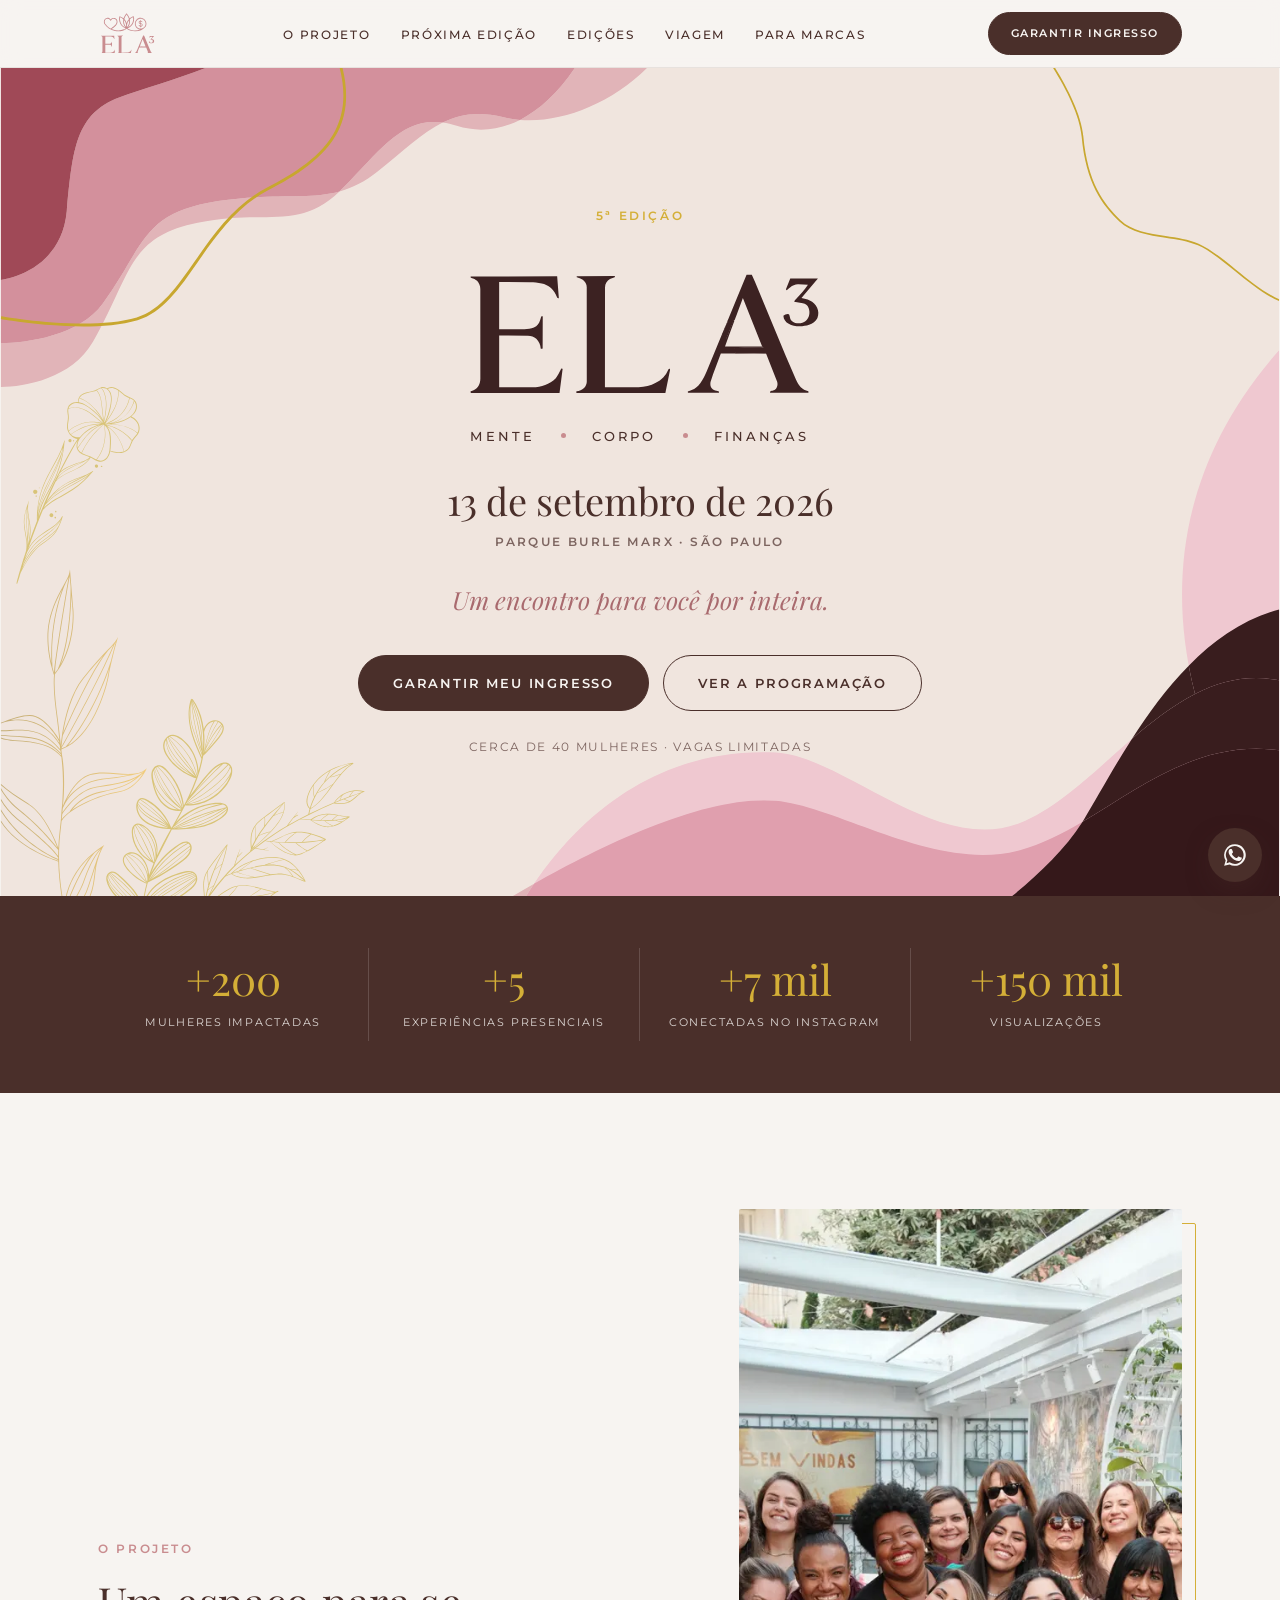
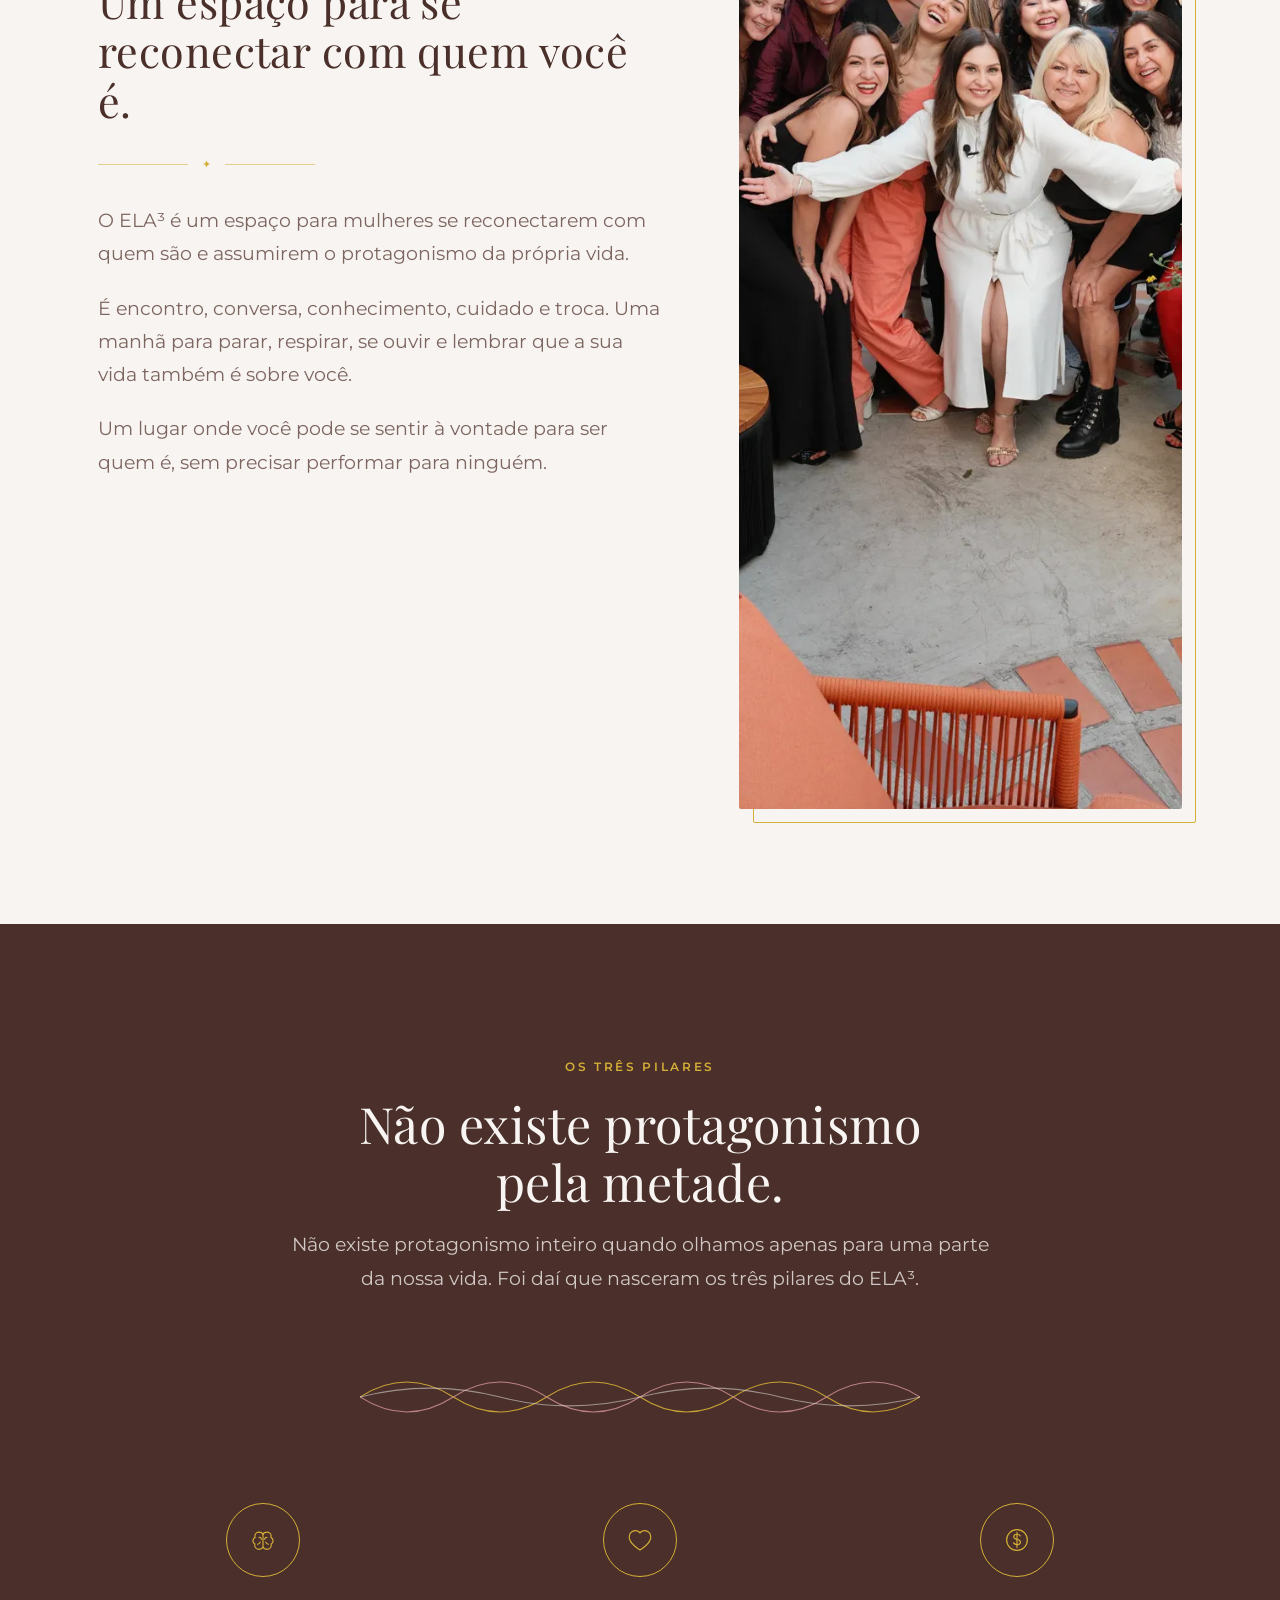
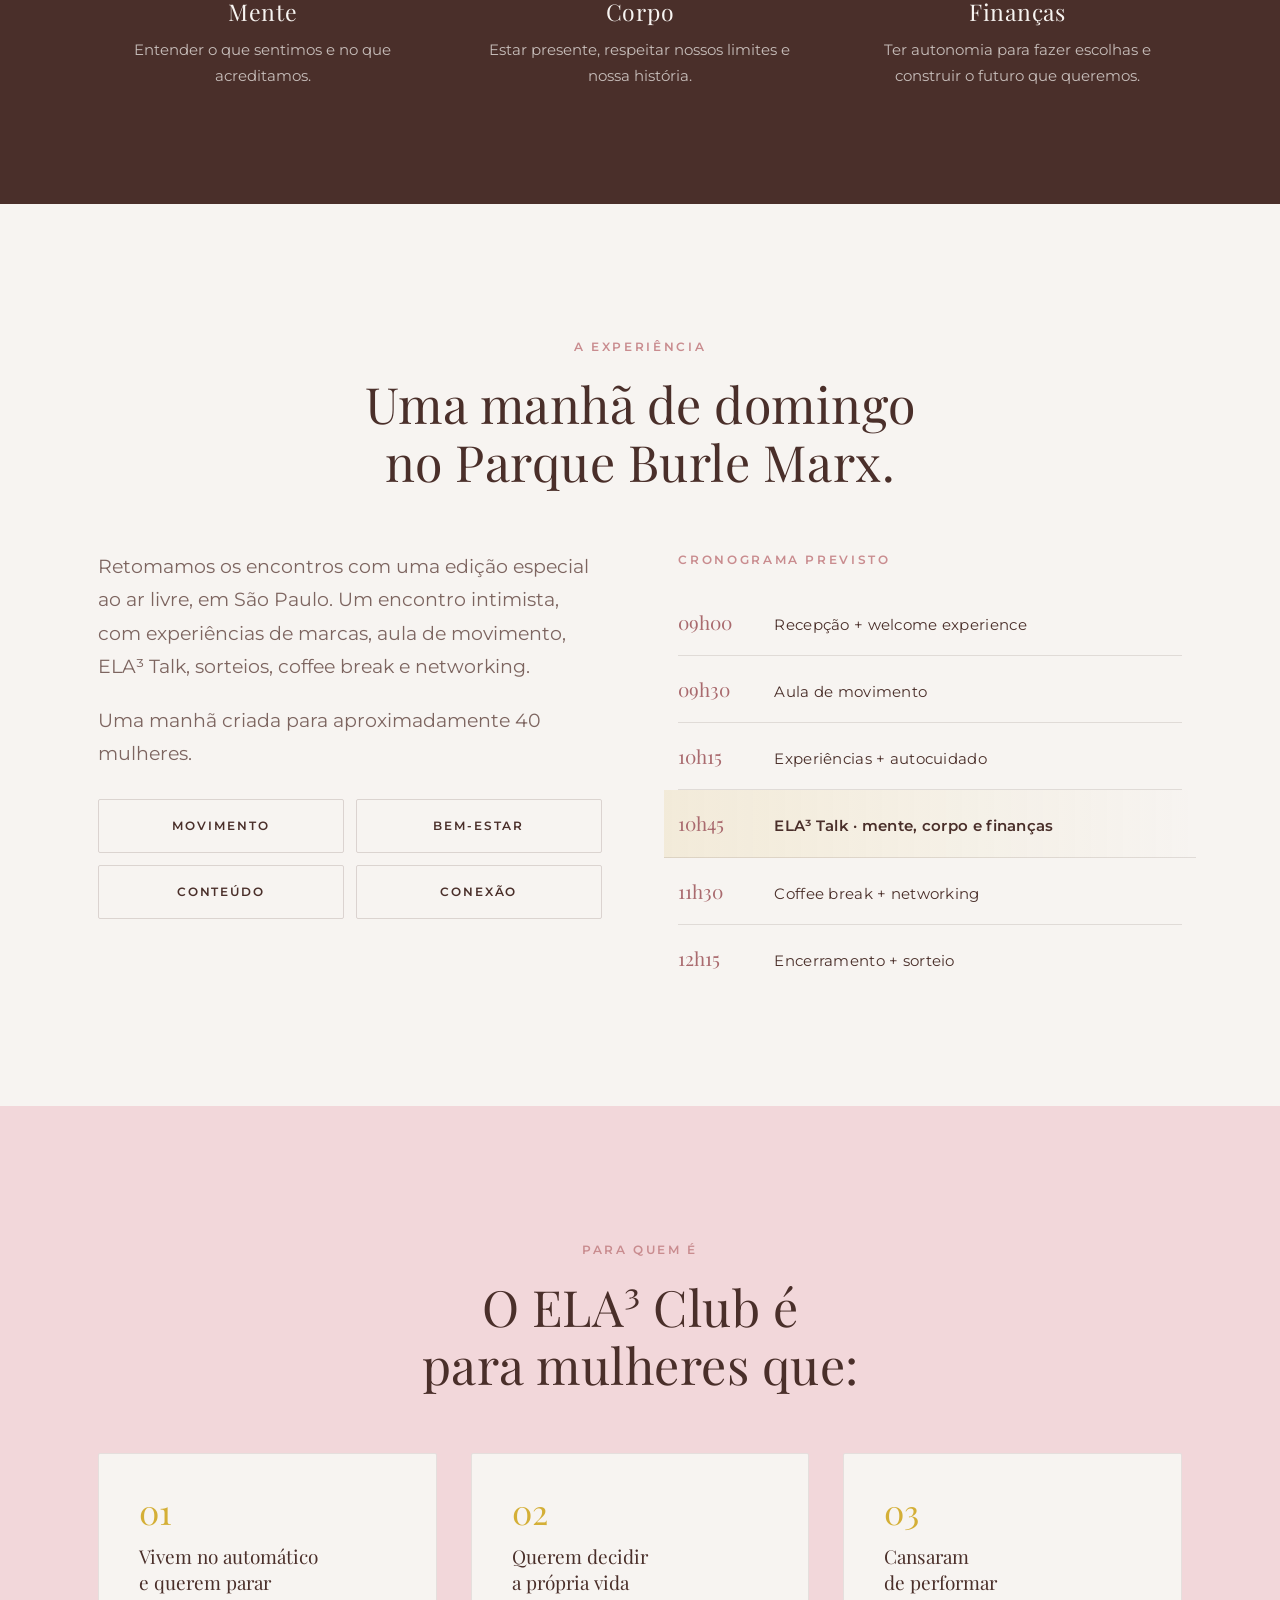
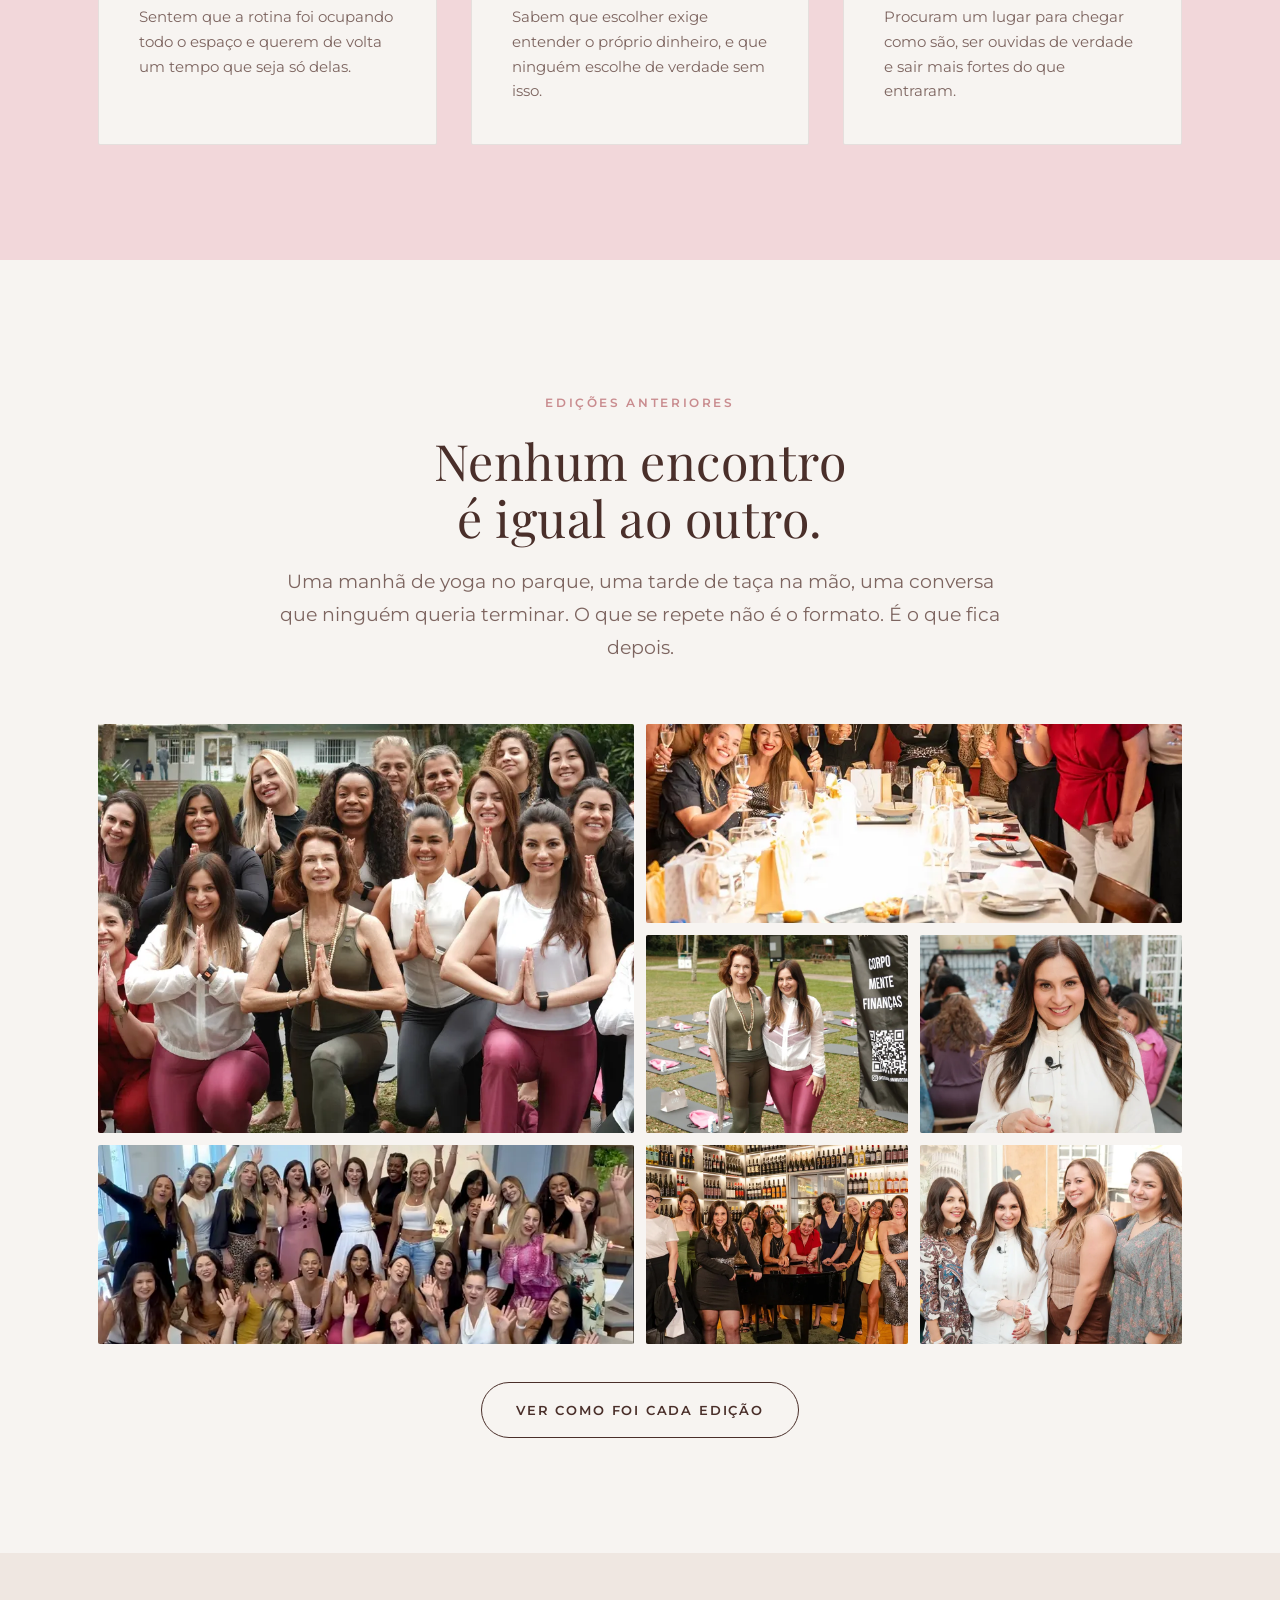
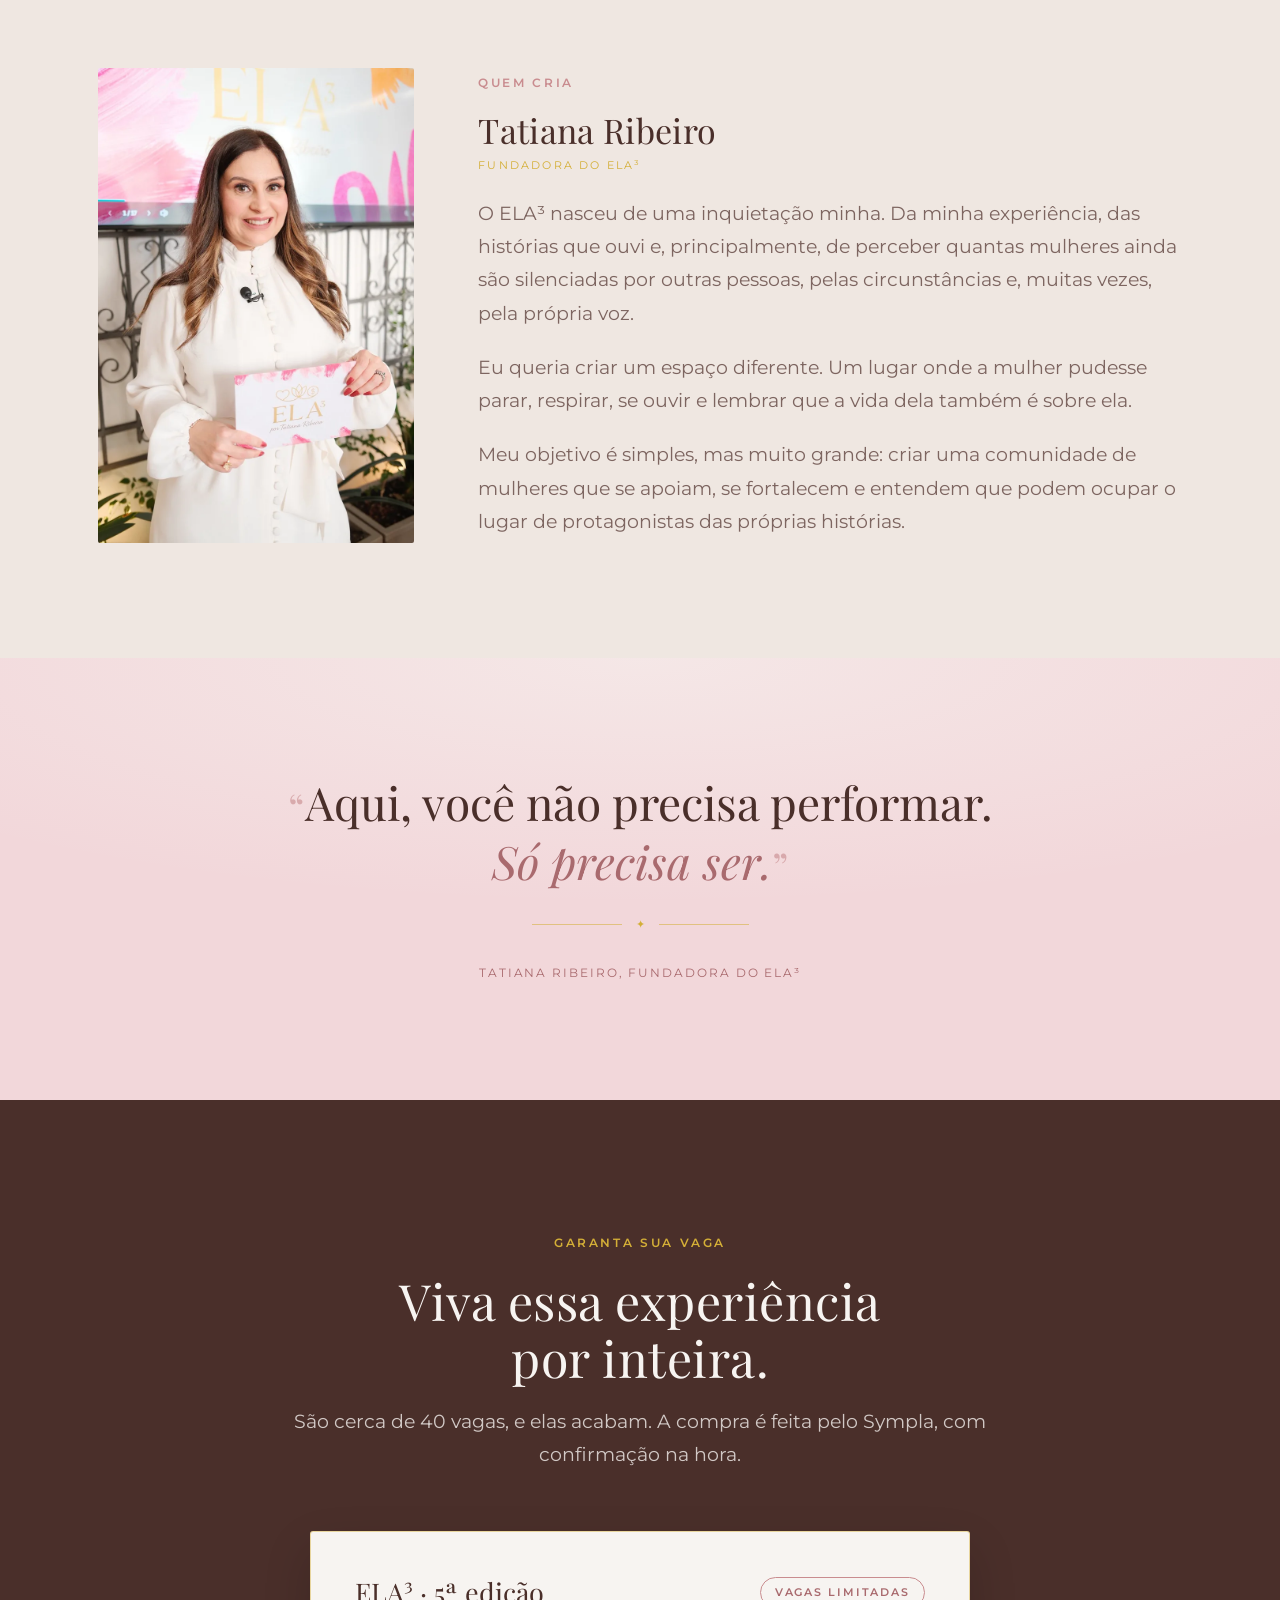
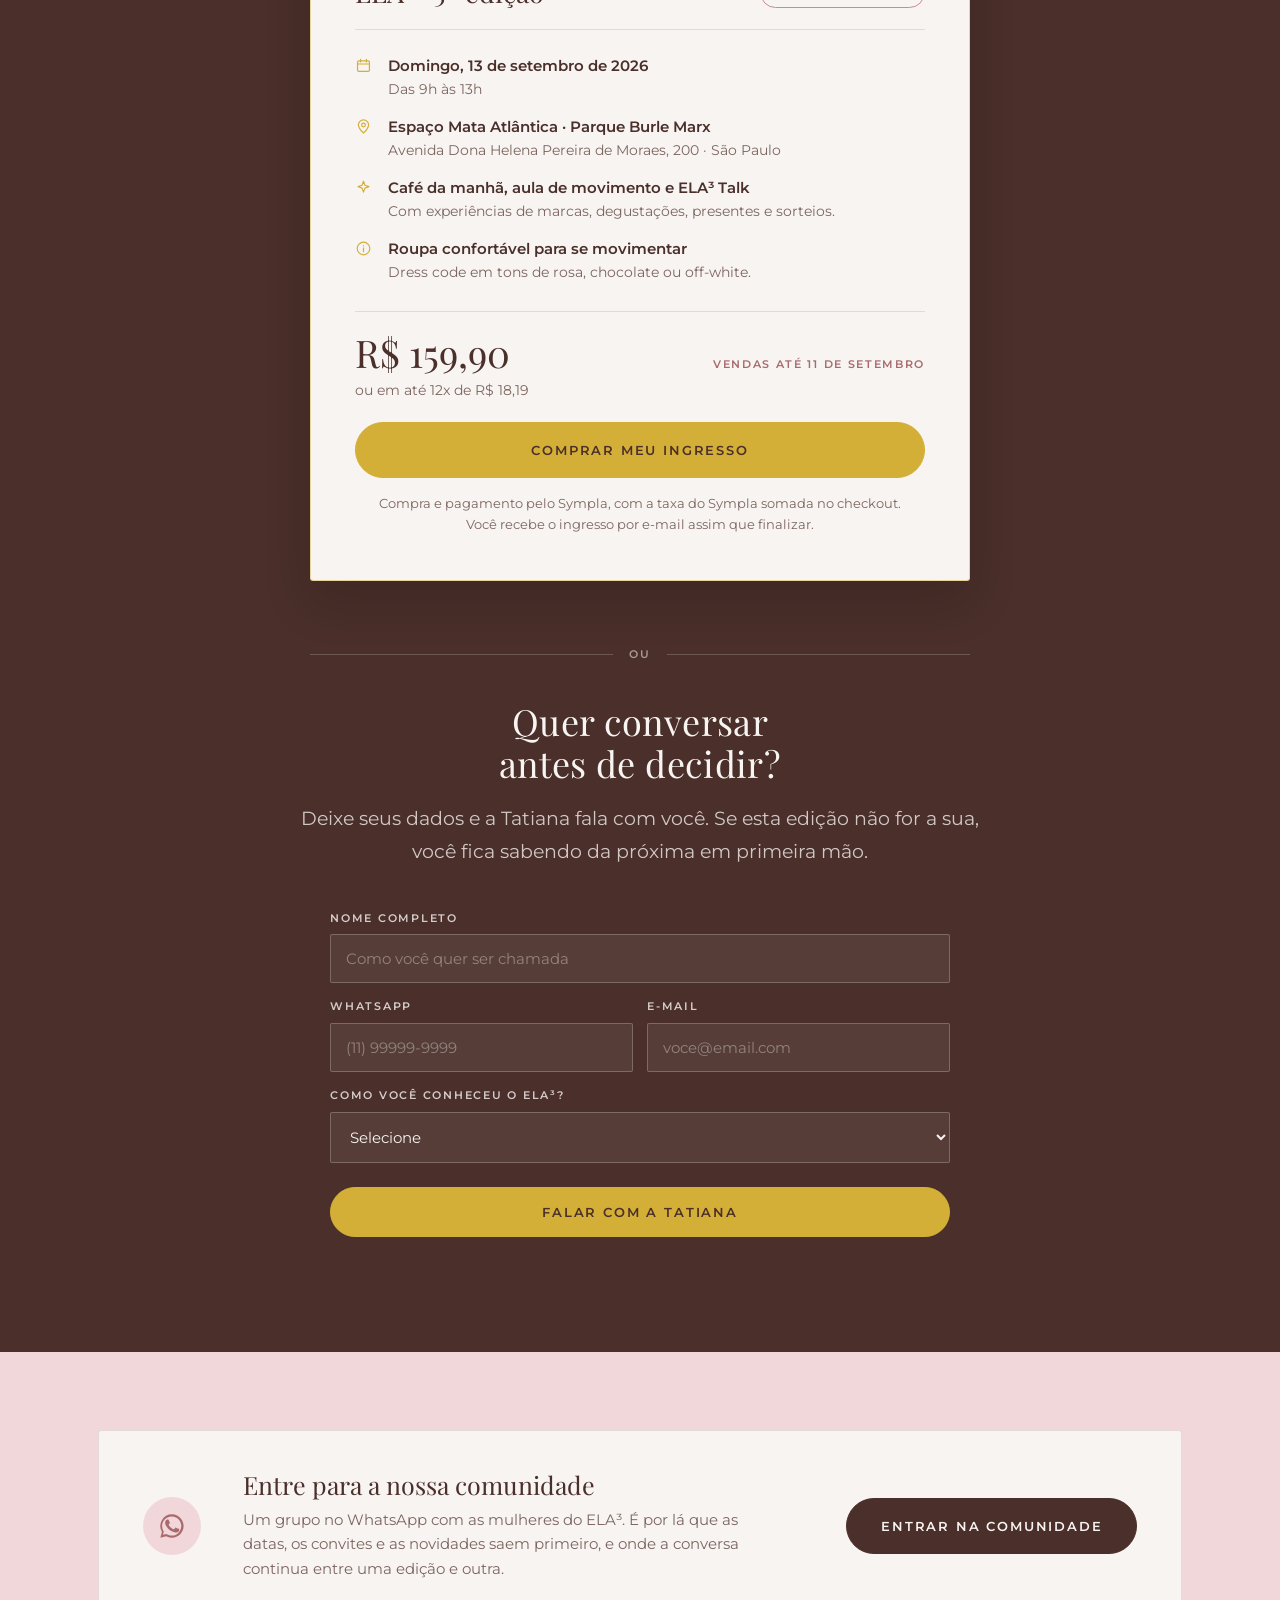
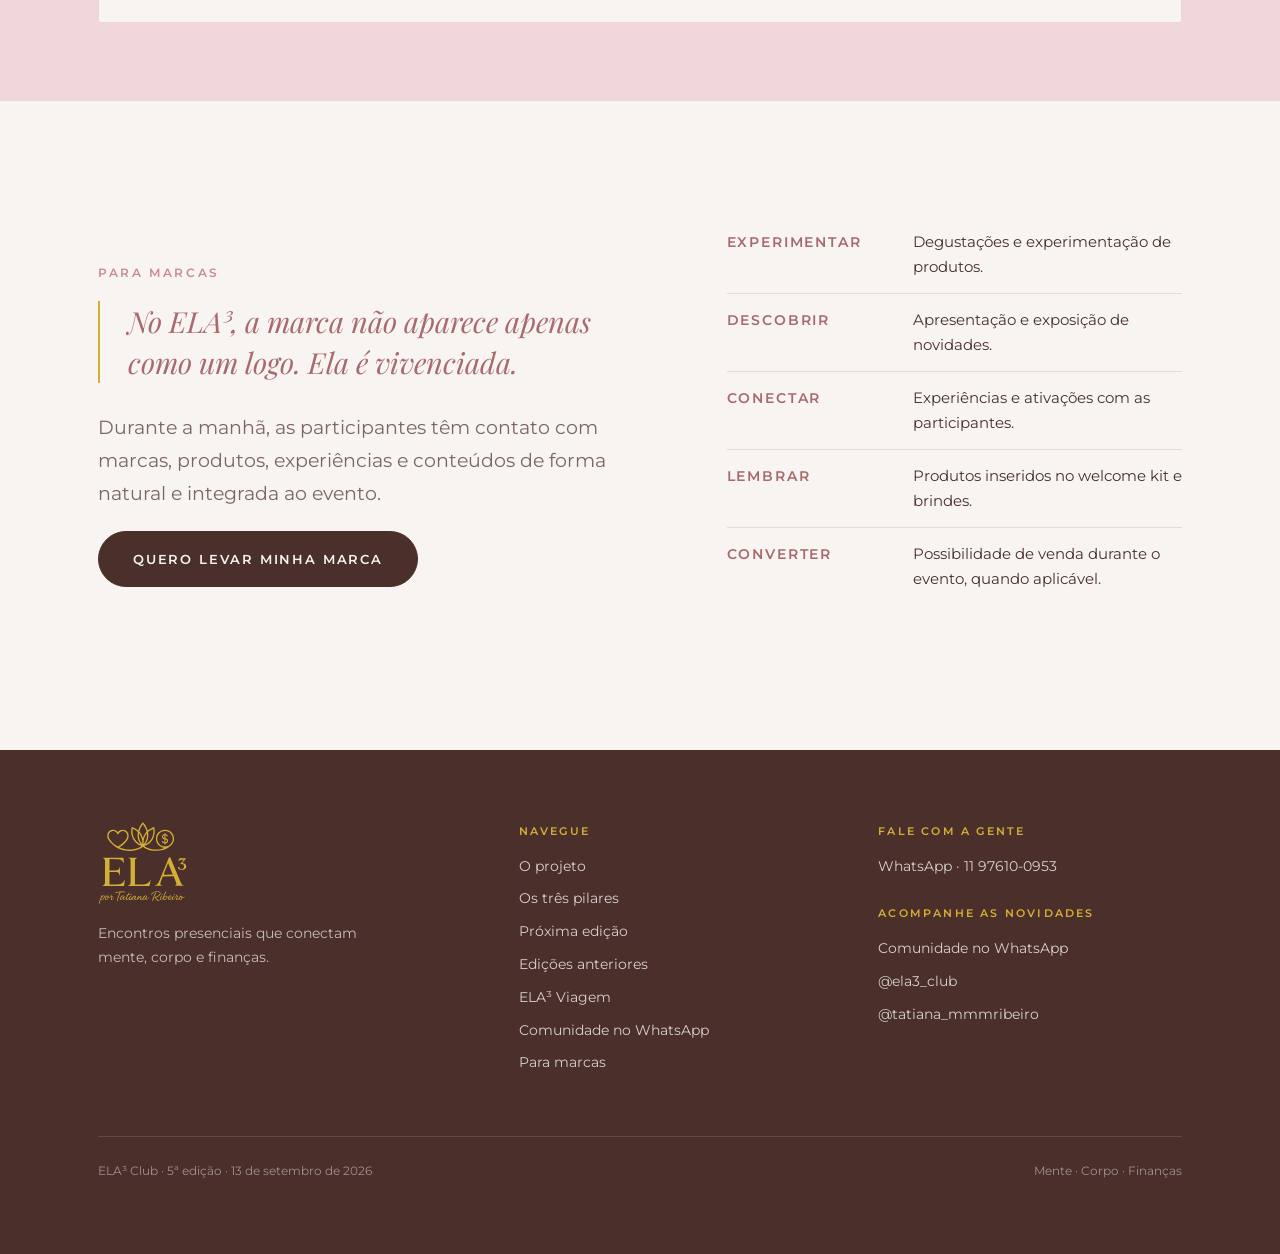
==== commit 86372084: "Preco do ingresso no card e no JSON-LD, comunidade destacada no rodape Co-Authored-By: Claude Opus 5" ====
--- a/index.html
+++ b/index.html
@@ -42,7 +42,9 @@
     "@type":"Offer",
     "url":"https://www.sympla.com.br/evento/ela-3-experience/3552434",
     "availability":"https://schema.org/InStock",
-    "priceCurrency":"BRL"
+    "price":"159.90",
+    "priceCurrency":"BRL",
+    "validThrough":"2026-09-11T23:59:00-03:00"
   },
   "description":"Um espaço para mulheres se reconectarem com quem são e assumirem o protagonismo da própria vida. Manhã intimista para cerca de 40 mulheres, com aula de movimento, experiências de marcas, ELA³ Talk, coffee break e networking.",
   "organizer":{"@type":"Person","name":"Tatiana Ribeiro"}
@@ -428,8 +430,16 @@
         </li>
       </ul>
 
+      <div class="ingresso__preco">
+        <div>
+          <span class="ingresso__valor">R$ 159,90</span>
+          <span class="ingresso__parc">ou em até 12x de R$ 18,19</span>
+        </div>
+        <span class="ingresso__prazo">Vendas até 11 de setembro</span>
+      </div>
+
       <a class="btn btn--gold" href="https://www.sympla.com.br/evento/ela-3-experience/3552434?utm_source=site&amp;utm_medium=referral&amp;utm_campaign=site_ela3" target="_blank" rel="noopener">Comprar meu ingresso</a>
-      <p class="ingresso__nota">Compra e pagamento pelo Sympla, em até 12 vezes.<br>Você recebe o ingresso por e-mail assim que finalizar.</p>
+      <p class="ingresso__nota">Compra e pagamento pelo Sympla, com a taxa do Sympla somada no checkout.<br>Você recebe o ingresso por e-mail assim que finalizar.</p>
     </div>
 
     <p class="ingresso__ou reveal">Ou</p>
@@ -543,6 +553,10 @@
         <h4>Fale com a gente</h4>
         <ul>
           <li><a href="https://wa.me/5511976100953" target="_blank" rel="noopener">WhatsApp · 11 97610-0953</a></li>
+        </ul>
+
+        <h4 class="foot__h4b">Acompanhe as novidades</h4>
+        <ul>
           <li><a href="https://chat.whatsapp.com/LwvGQSp4ZxnBvHxgnAwB1E?mode=gi_t" target="_blank" rel="noopener">Comunidade no WhatsApp</a></li>
           <li><a href="https://instagram.com/ela3_club" target="_blank" rel="noopener">@ela3_club</a></li>
           <li><a href="https://instagram.com/tatiana_mmmribeiro" target="_blank" rel="noopener">@tatiana_mmmribeiro</a></li>
--- a/assets/css/style.css
+++ b/assets/css/style.css
@@ -567,3 +567,13 @@
   .comunidade{grid-template-columns:1fr;text-align:center;justify-items:center;gap:22px}
   .comunidade p{max-width:none}
 }
+
+/* ---------- preco do ingresso ---------- */
+.ingresso__preco{display:flex;flex-wrap:wrap;align-items:baseline;justify-content:space-between;
+  gap:8px 18px;padding-top:22px;margin-bottom:20px;border-top:1px solid rgba(74,47,42,.13)}
+.ingresso__valor{display:block;font-family:var(--serif);font-size:clamp(30px,4vw,38px);line-height:1;color:var(--texto)}
+.ingresso__parc{display:block;font-size:13.5px;color:var(--texto-suave);margin-top:7px}
+.ingresso__prazo{font-size:10.5px;font-weight:600;letter-spacing:.16em;text-transform:uppercase;color:var(--rosa-escuro)}
+
+/* segundo titulo dentro da mesma coluna do rodape */
+.foot__h4b{margin-top:26px !important}
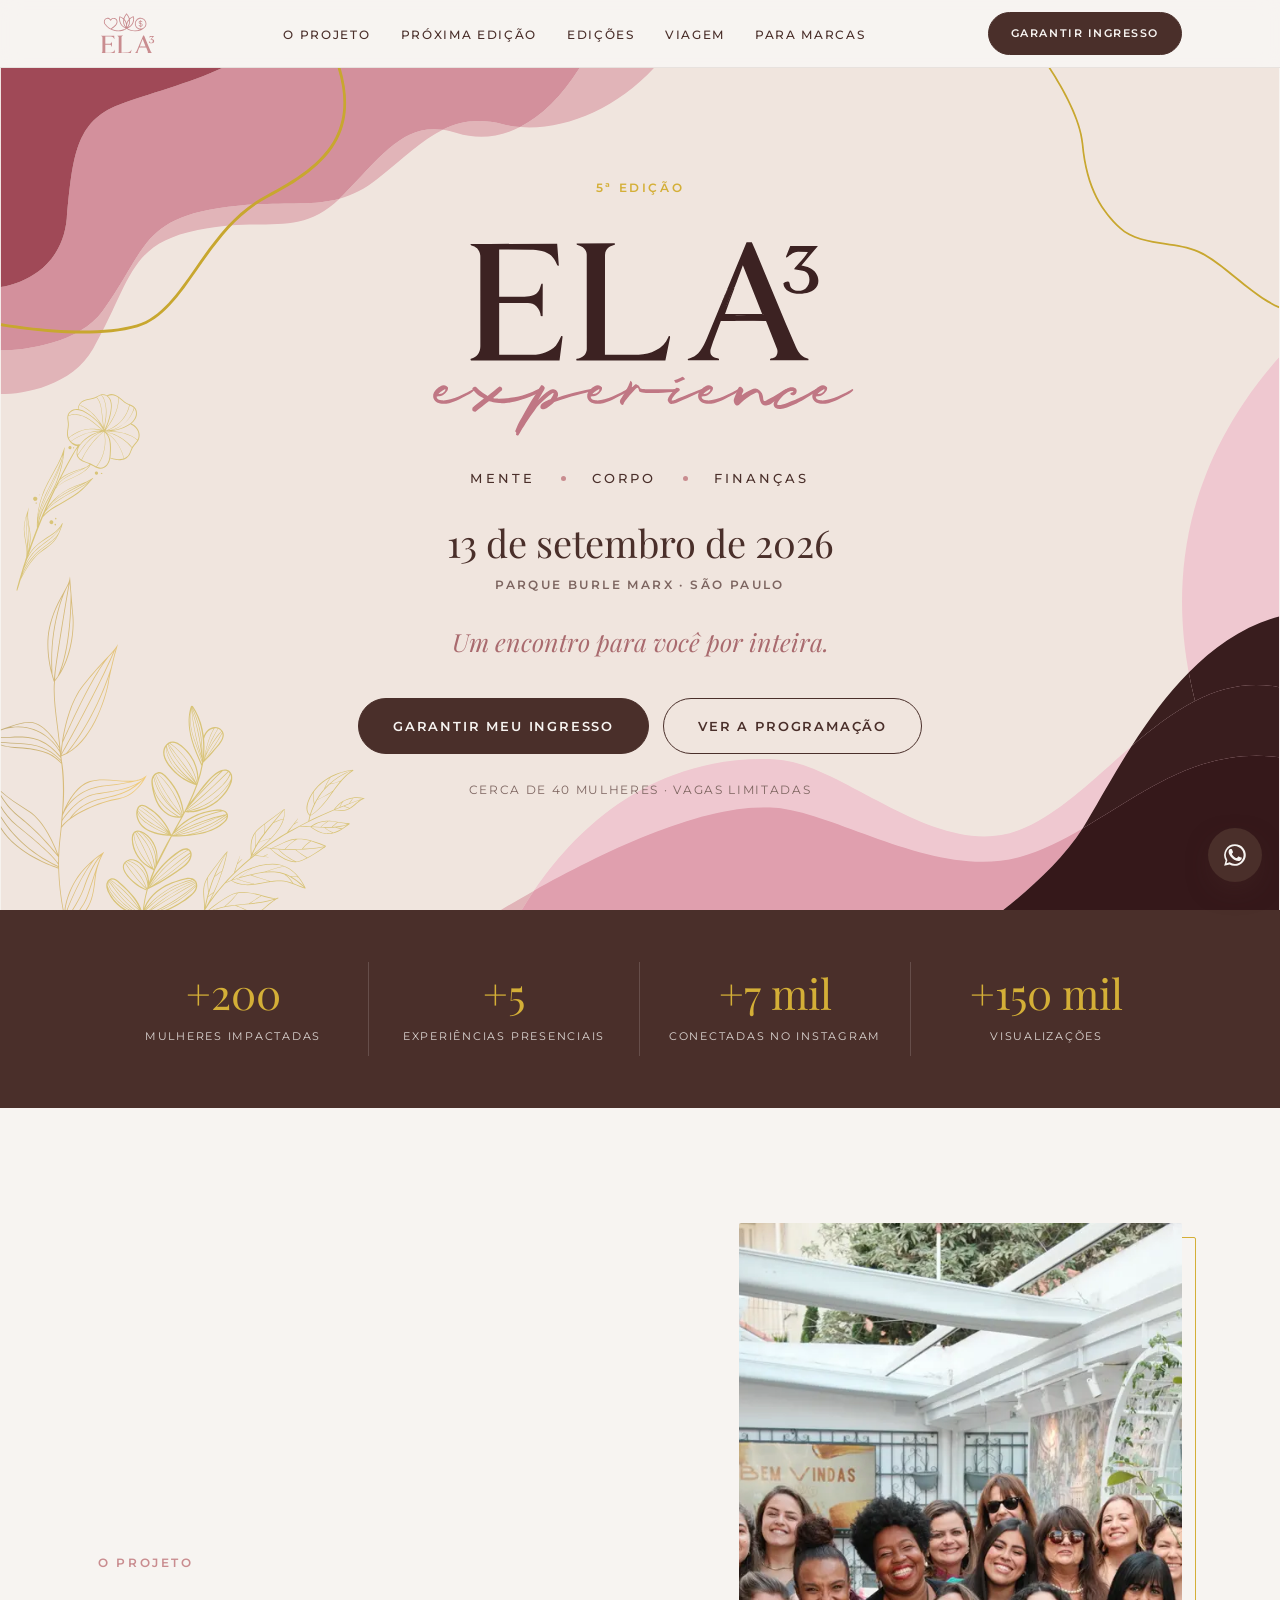
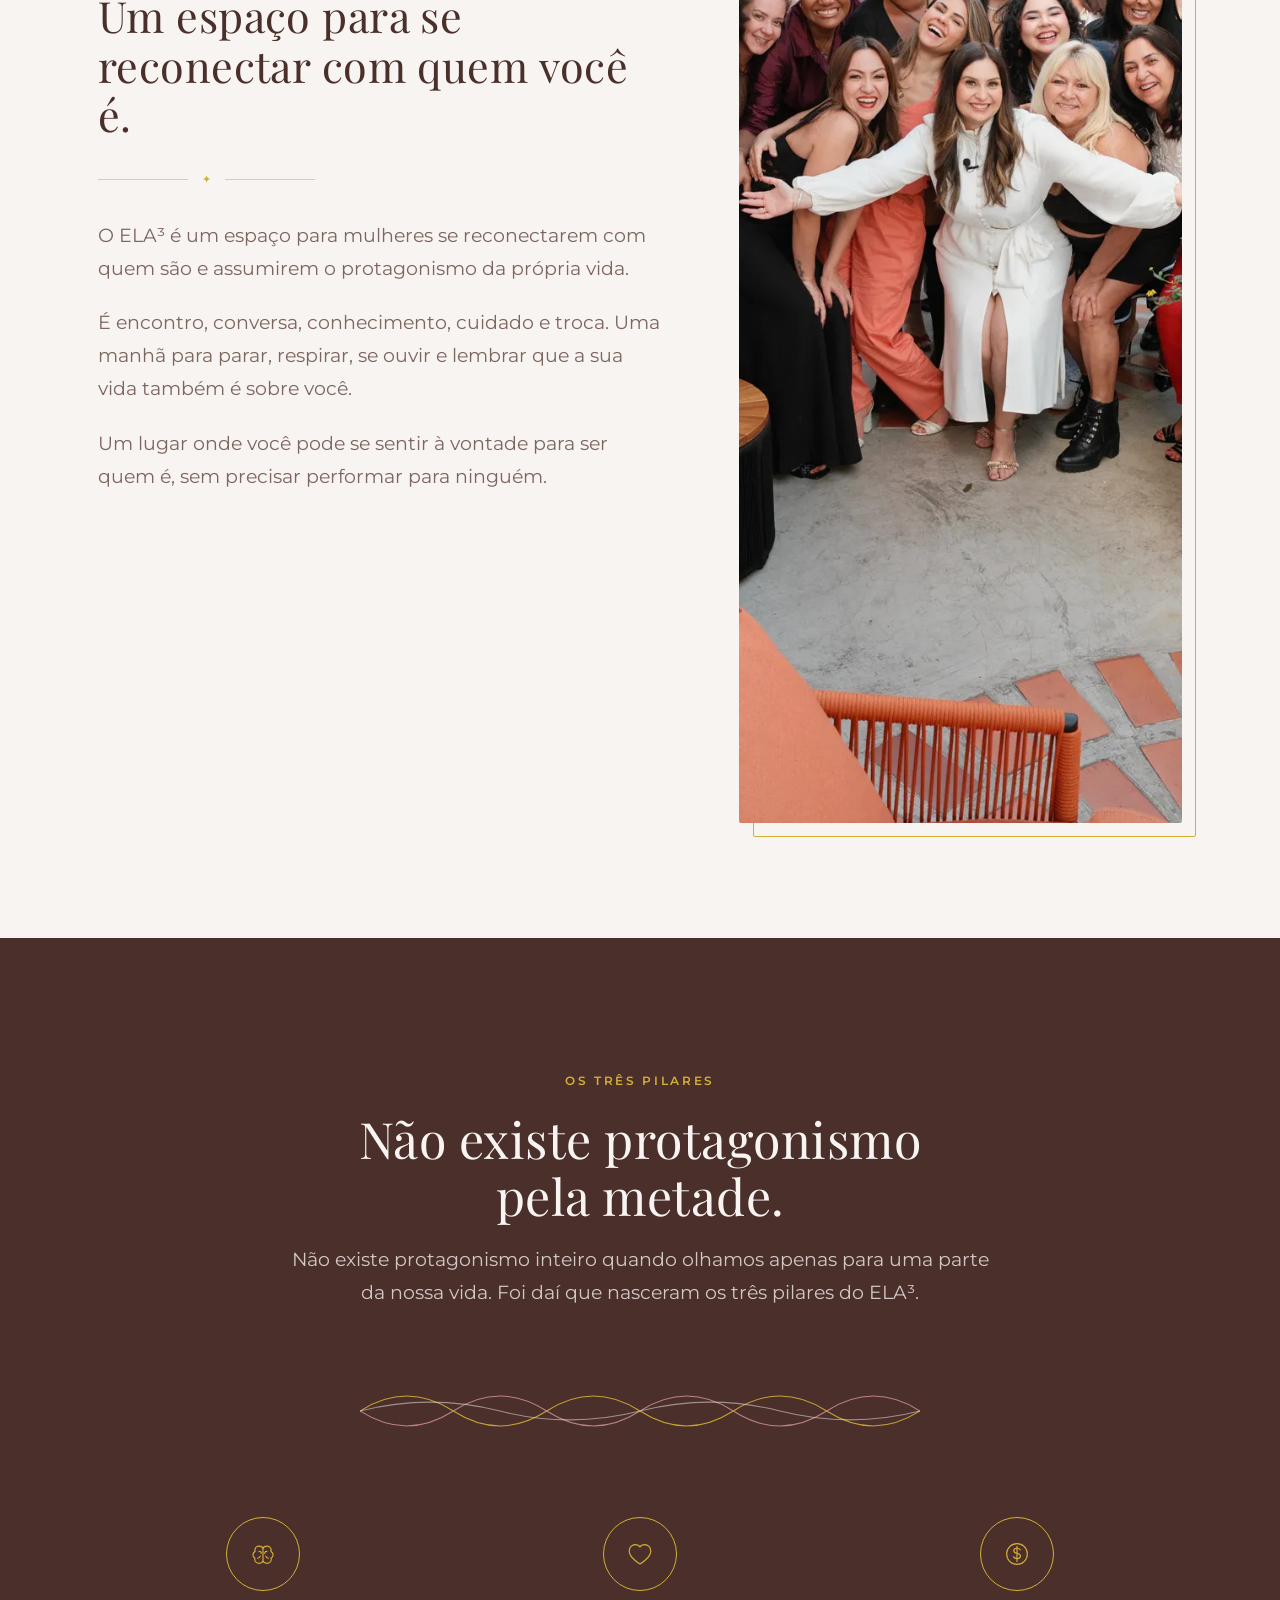
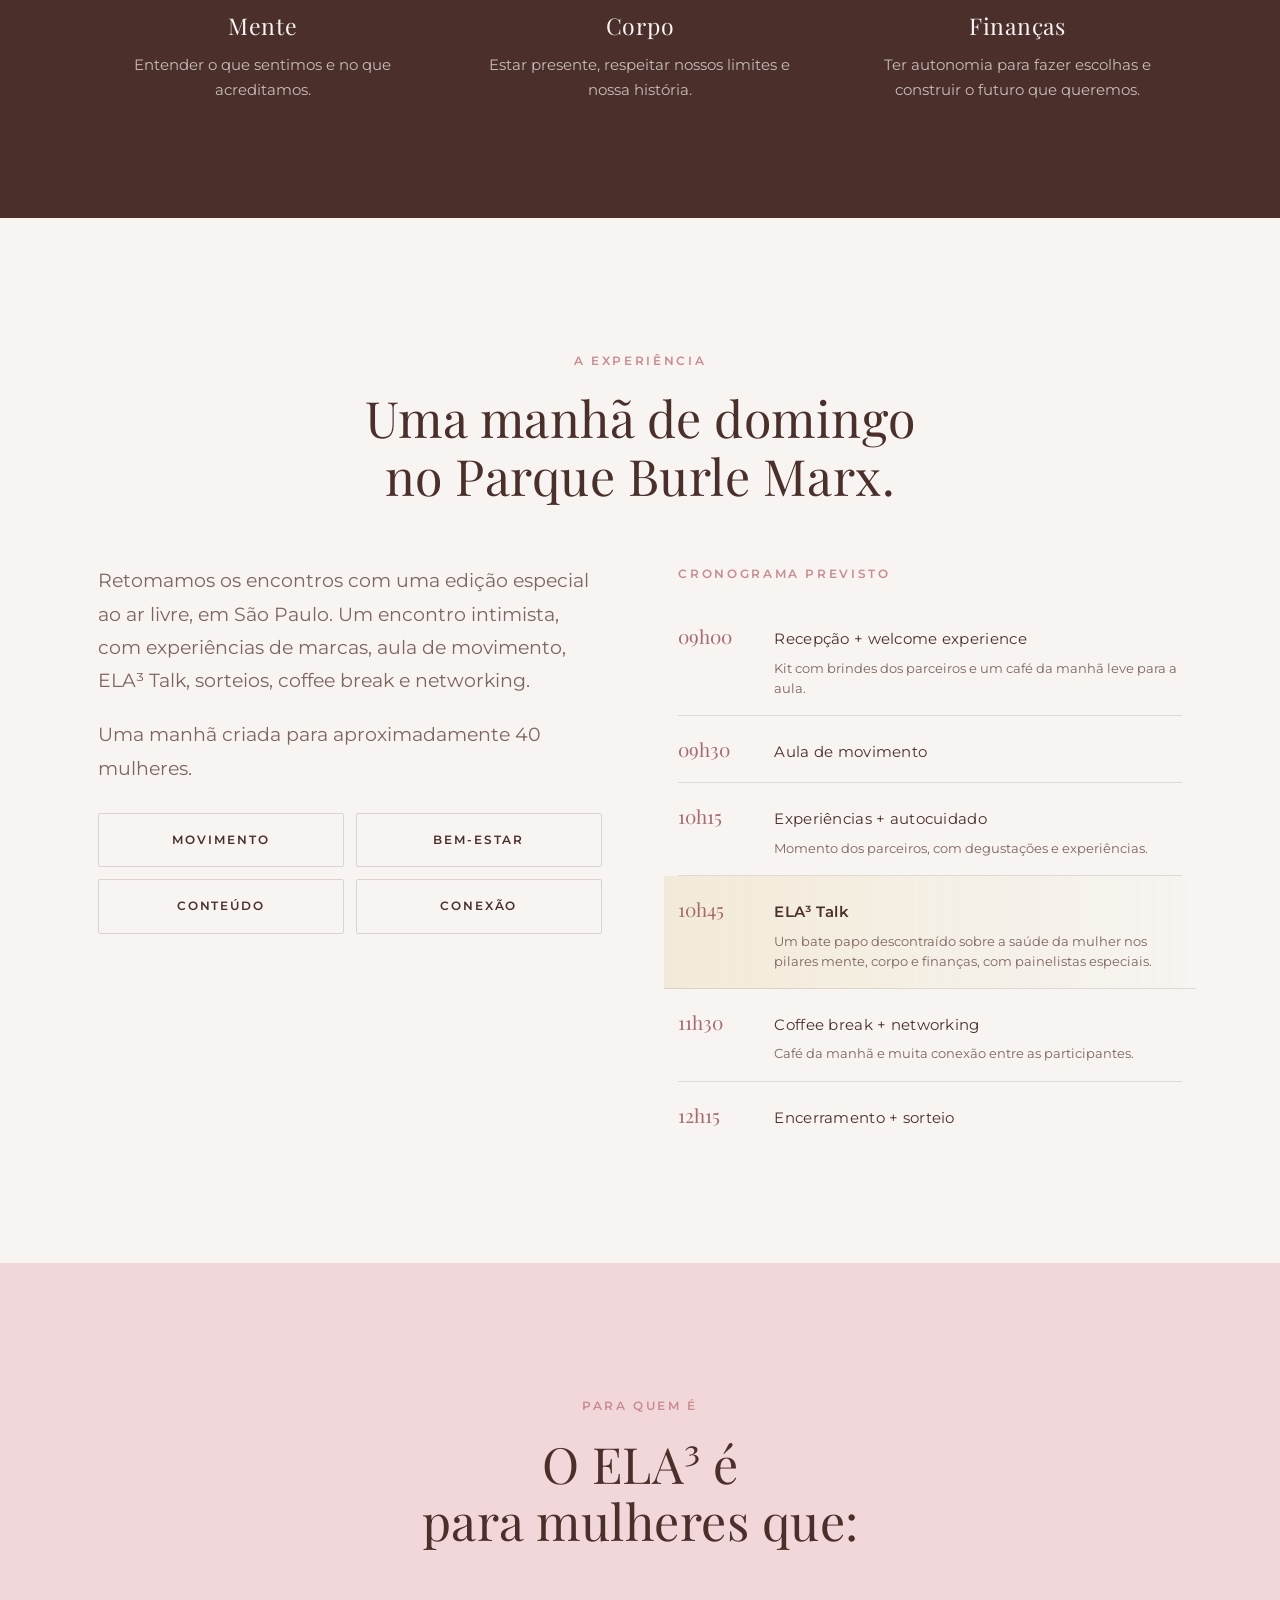
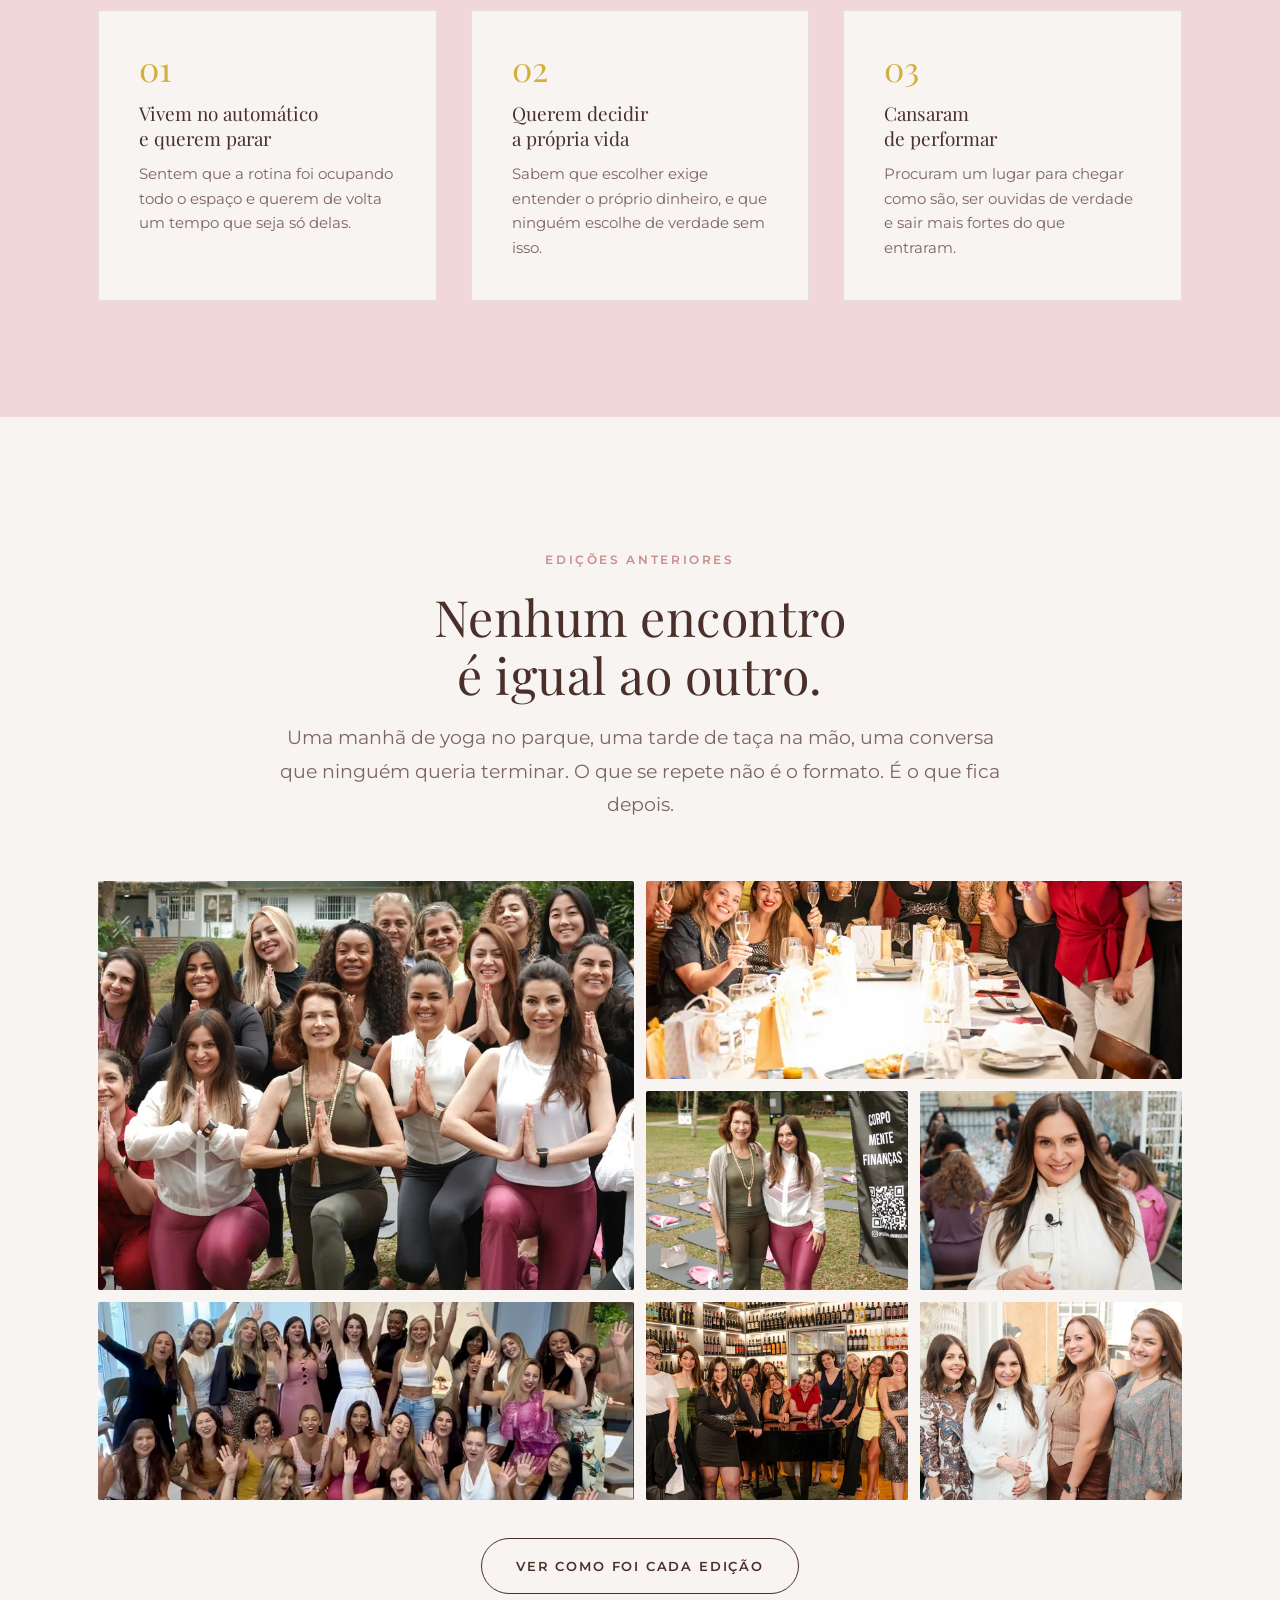
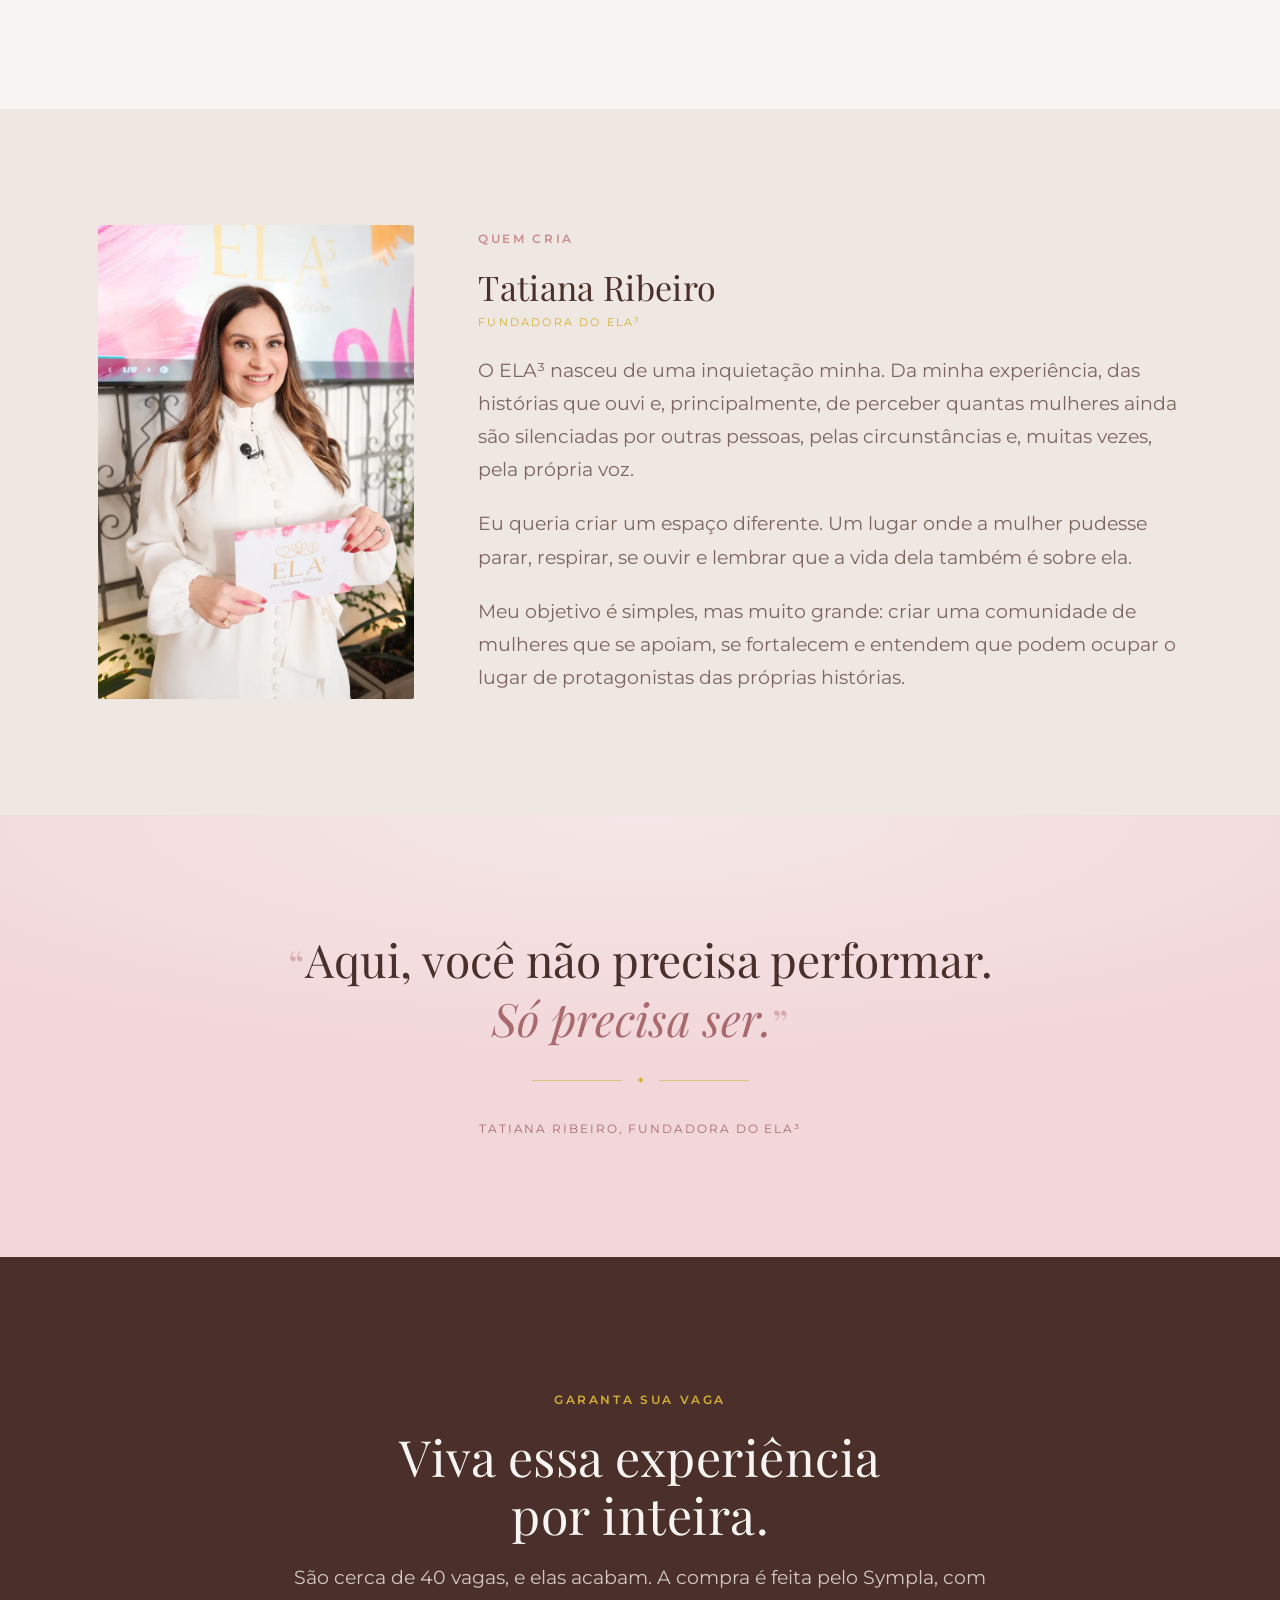
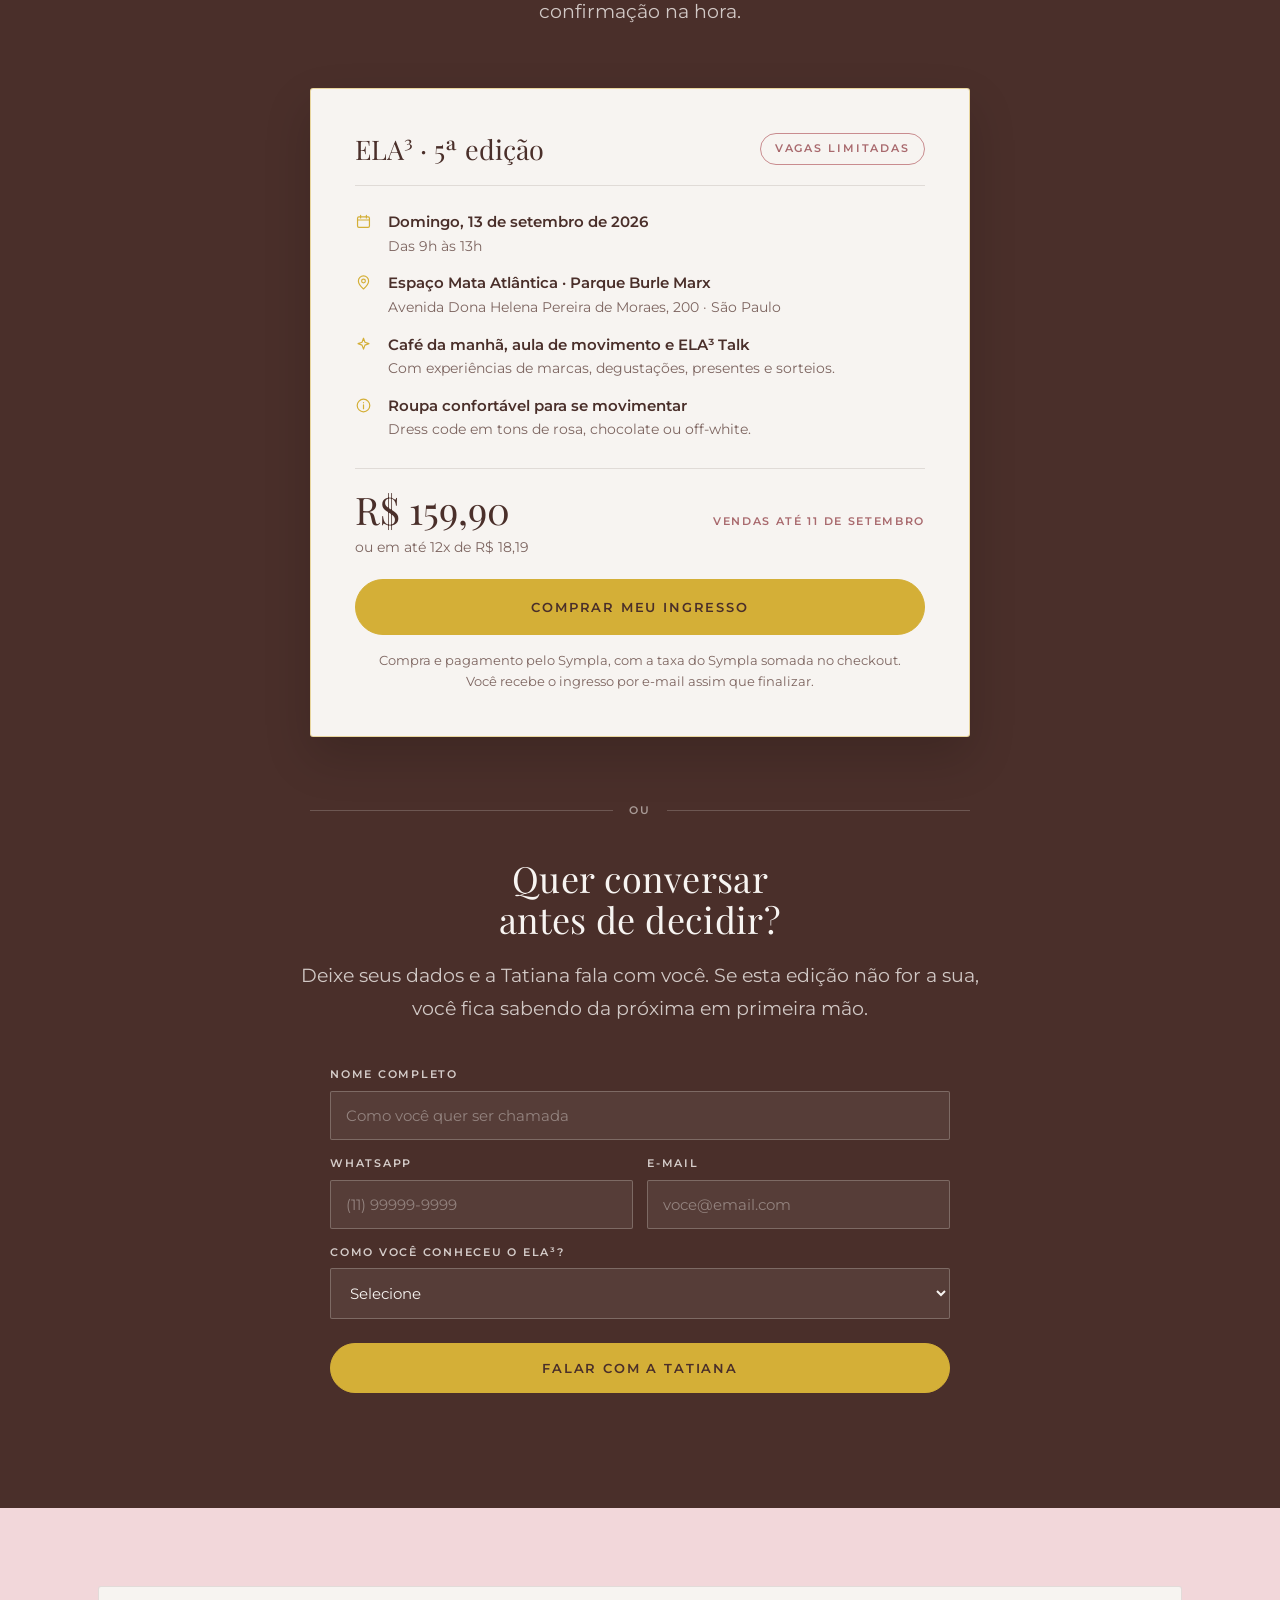
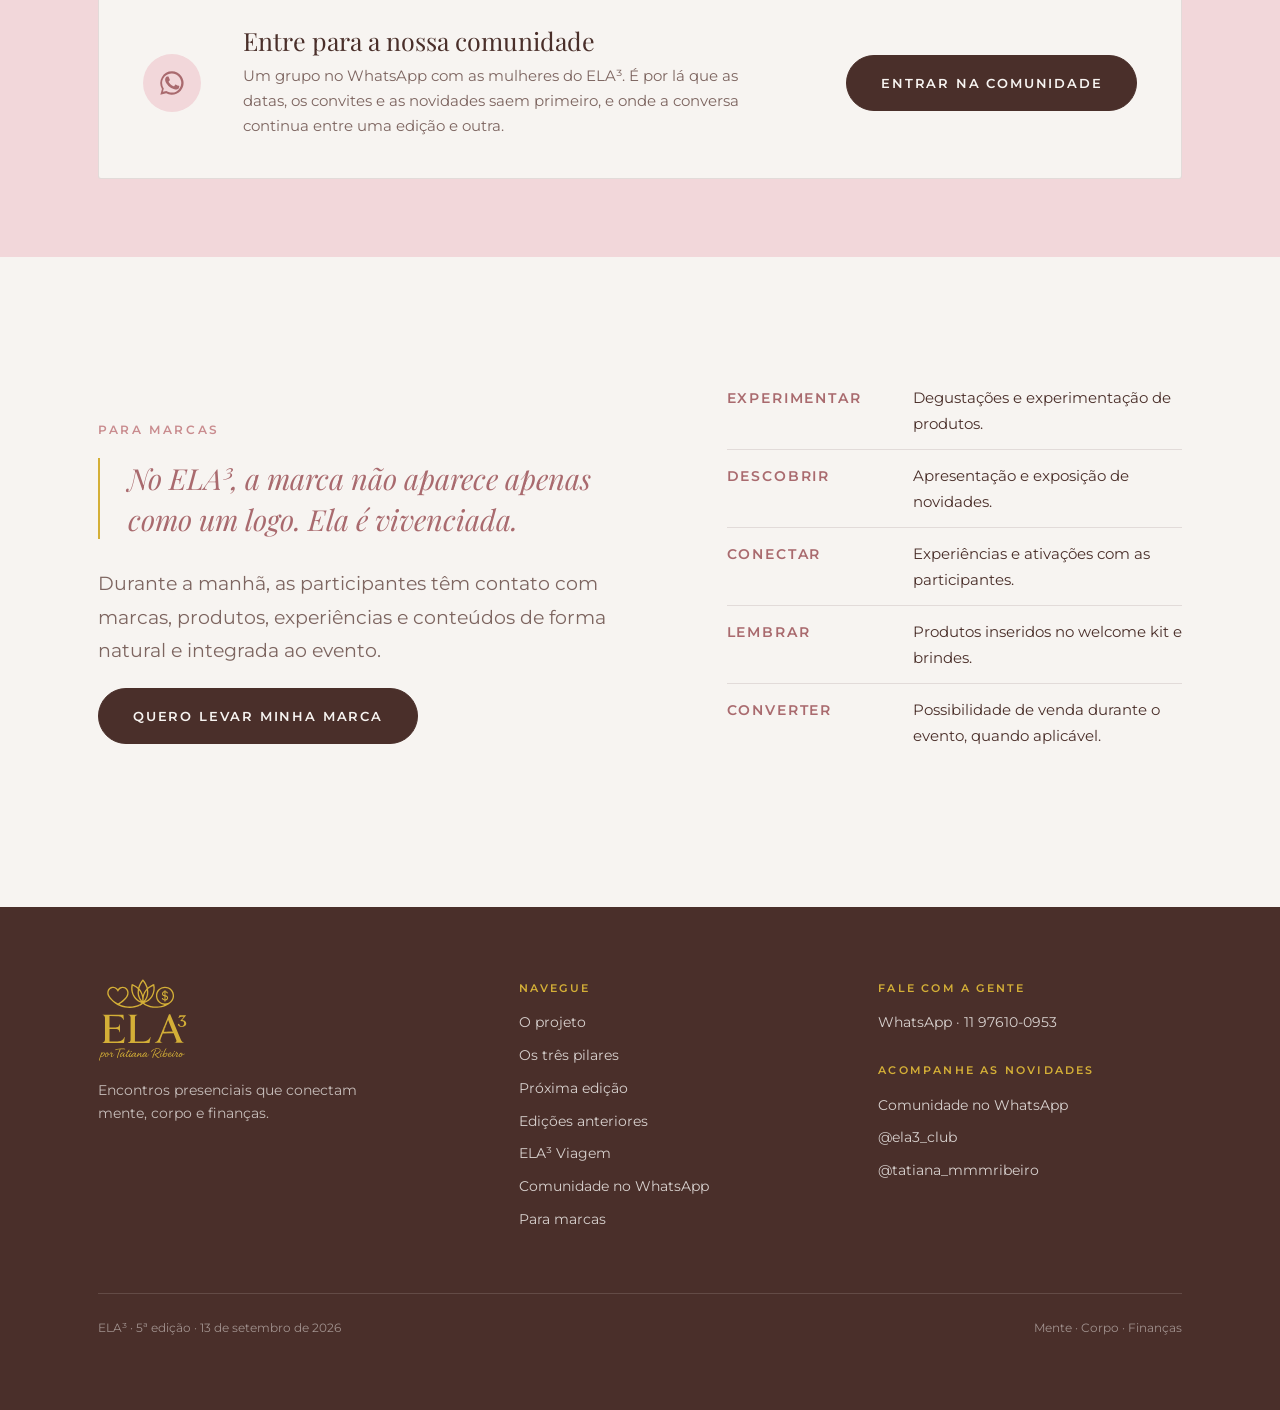
==== commit 89454f3f: "Tira Club do site, evento vira ELA3 Experience, lockup completo no hero e cronograma com descricoes " ====
--- a/index.html
+++ b/index.html
@@ -3,7 +3,7 @@
 <head>
 <meta charset="utf-8">
 <meta name="viewport" content="width=device-width,initial-scale=1">
-<title>ELA³ Club · 5ª edição · 13 de setembro de 2026 · São Paulo</title>
+<title>ELA³ Experience · 5ª edição · 13 de setembro de 2026 · São Paulo</title>
 <meta name="description" content="Um espaço para mulheres se reconectarem com quem são e assumirem o protagonismo da própria vida. Uma manhã para cerca de 40 mulheres no Parque Burle Marx, em São Paulo, entre mente, corpo e finanças.">
 <meta name="theme-color" content="#f7f4f1">
 <link rel="canonical" href="https://ela3.com.br/">
@@ -11,8 +11,8 @@
 <meta property="og:type" content="website">
 <meta property="og:url" content="https://ela3.com.br/">
 <meta property="og:locale" content="pt_BR">
-<meta property="og:site_name" content="ELA³ Club">
-<meta property="og:title" content="ELA³ Club · 5ª edição">
+<meta property="og:site_name" content="ELA³ Experience">
+<meta property="og:title" content="ELA³ Experience · 5ª edição">
 <meta property="og:description" content="13 de setembro de 2026, Parque Burle Marx, São Paulo. Aqui, você não precisa performar. Só precisa ser.">
 <meta property="og:image" content="https://ela3.com.br/assets/img/parque-grupo.webp">
 <meta name="twitter:card" content="summary_large_image">
@@ -28,7 +28,7 @@
 {
   "@context":"https://schema.org",
   "@type":"Event",
-  "name":"ELA³ Club · 5ª edição",
+  "name":"ELA³ Experience · 5ª edição",
   "startDate":"2026-09-13T09:00-03:00",
   "endDate":"2026-09-13T12:30-03:00",
   "eventStatus":"https://schema.org/EventScheduled",
@@ -79,7 +79,7 @@
   <div class="hero__deco" aria-hidden="true"></div>
   <div class="hero__in">
     <p class="eyebrow eyebrow--gold">5ª edição</p>
-    <img class="hero__lockup" src="assets/svg/lockup-ela3.svg" alt="ELA³" width="430" height="155">
+    <img class="hero__lockup" src="assets/svg/lockup-experience.svg" alt="ELA³ Experience" width="430" height="225">
     <p class="hero__pilares">Mente <i></i> Corpo <i></i> Finanças</p>
     <p class="hero__quando">13 de setembro de 2026</p>
     <p class="hero__onde">Parque Burle Marx · São Paulo</p>
@@ -208,12 +208,12 @@
       <div class="reveal">
         <p class="eyebrow">Cronograma previsto</p>
         <ul class="crono">
-          <li><time datetime="09:00">09h00</time><span>Recepção + welcome experience</span></li>
-          <li><time datetime="09:30">09h30</time><span>Aula de movimento</span></li>
-          <li><time datetime="10:15">10h15</time><span>Experiências + autocuidado</span></li>
-          <li class="is-ela"><time datetime="10:45">10h45</time><span>ELA³ Talk · mente, corpo e finanças</span></li>
-          <li><time datetime="11:30">11h30</time><span>Coffee break + networking</span></li>
-          <li><time datetime="12:15">12h15</time><span>Encerramento + sorteio</span></li>
+          <li><time datetime="09:00">09h00</time><div><span>Recepção + welcome experience</span><small>Kit com brindes dos parceiros e um café da manhã leve para a aula.</small></div></li>
+          <li><time datetime="09:30">09h30</time><div><span>Aula de movimento</span></div></li>
+          <li><time datetime="10:15">10h15</time><div><span>Experiências + autocuidado</span><small>Momento dos parceiros, com degustações e experiências.</small></div></li>
+          <li class="is-ela"><time datetime="10:45">10h45</time><div><span>ELA³ Talk</span><small>Um bate papo descontraído sobre a saúde da mulher nos pilares mente, corpo e finanças, com painelistas especiais.</small></div></li>
+          <li><time datetime="11:30">11h30</time><div><span>Coffee break + networking</span><small>Café da manhã e muita conexão entre as participantes.</small></div></li>
+          <li><time datetime="12:15">12h15</time><div><span>Encerramento + sorteio</span></div></li>
         </ul>
       </div>
     </div>
@@ -242,7 +242,7 @@
   <div class="wrap">
     <div class="sec__head reveal">
       <p class="eyebrow">Para quem é</p>
-      <h2>O ELA³ Club é<br>para mulheres que:</h2>
+      <h2>O ELA³ é<br>para mulheres que:</h2>
     </div>
     <div class="paraquem">
       <div class="card reveal">
@@ -564,7 +564,7 @@
       </div>
     </div>
     <div class="foot__fim">
-      <span>ELA³ Club · 5ª edição · 13 de setembro de 2026</span>
+      <span>ELA³ · 5ª edição · 13 de setembro de 2026</span>
       <span>Mente · Corpo · Finanças</span>
     </div>
   </div>
--- a/assets/css/style.css
+++ b/assets/css/style.css
@@ -233,7 +233,9 @@
 }
 .crono li:last-child{border-bottom:0}
 .crono time{font-family:var(--serif);font-size:19px;color:var(--rosa-escuro)}
-.crono span{font-size:14.5px;letter-spacing:.02em}
+.crono span{display:block;font-size:14.5px;letter-spacing:.02em}
+.crono small{display:block;margin-top:6px;font-size:13px;line-height:1.55;
+  letter-spacing:0;color:var(--texto-suave)}
 .crono li.is-ela{background:linear-gradient(90deg,rgba(212,175,55,.13),transparent);margin-inline:-14px;padding-inline:14px}
 .crono li.is-ela span{font-weight:600}
 
